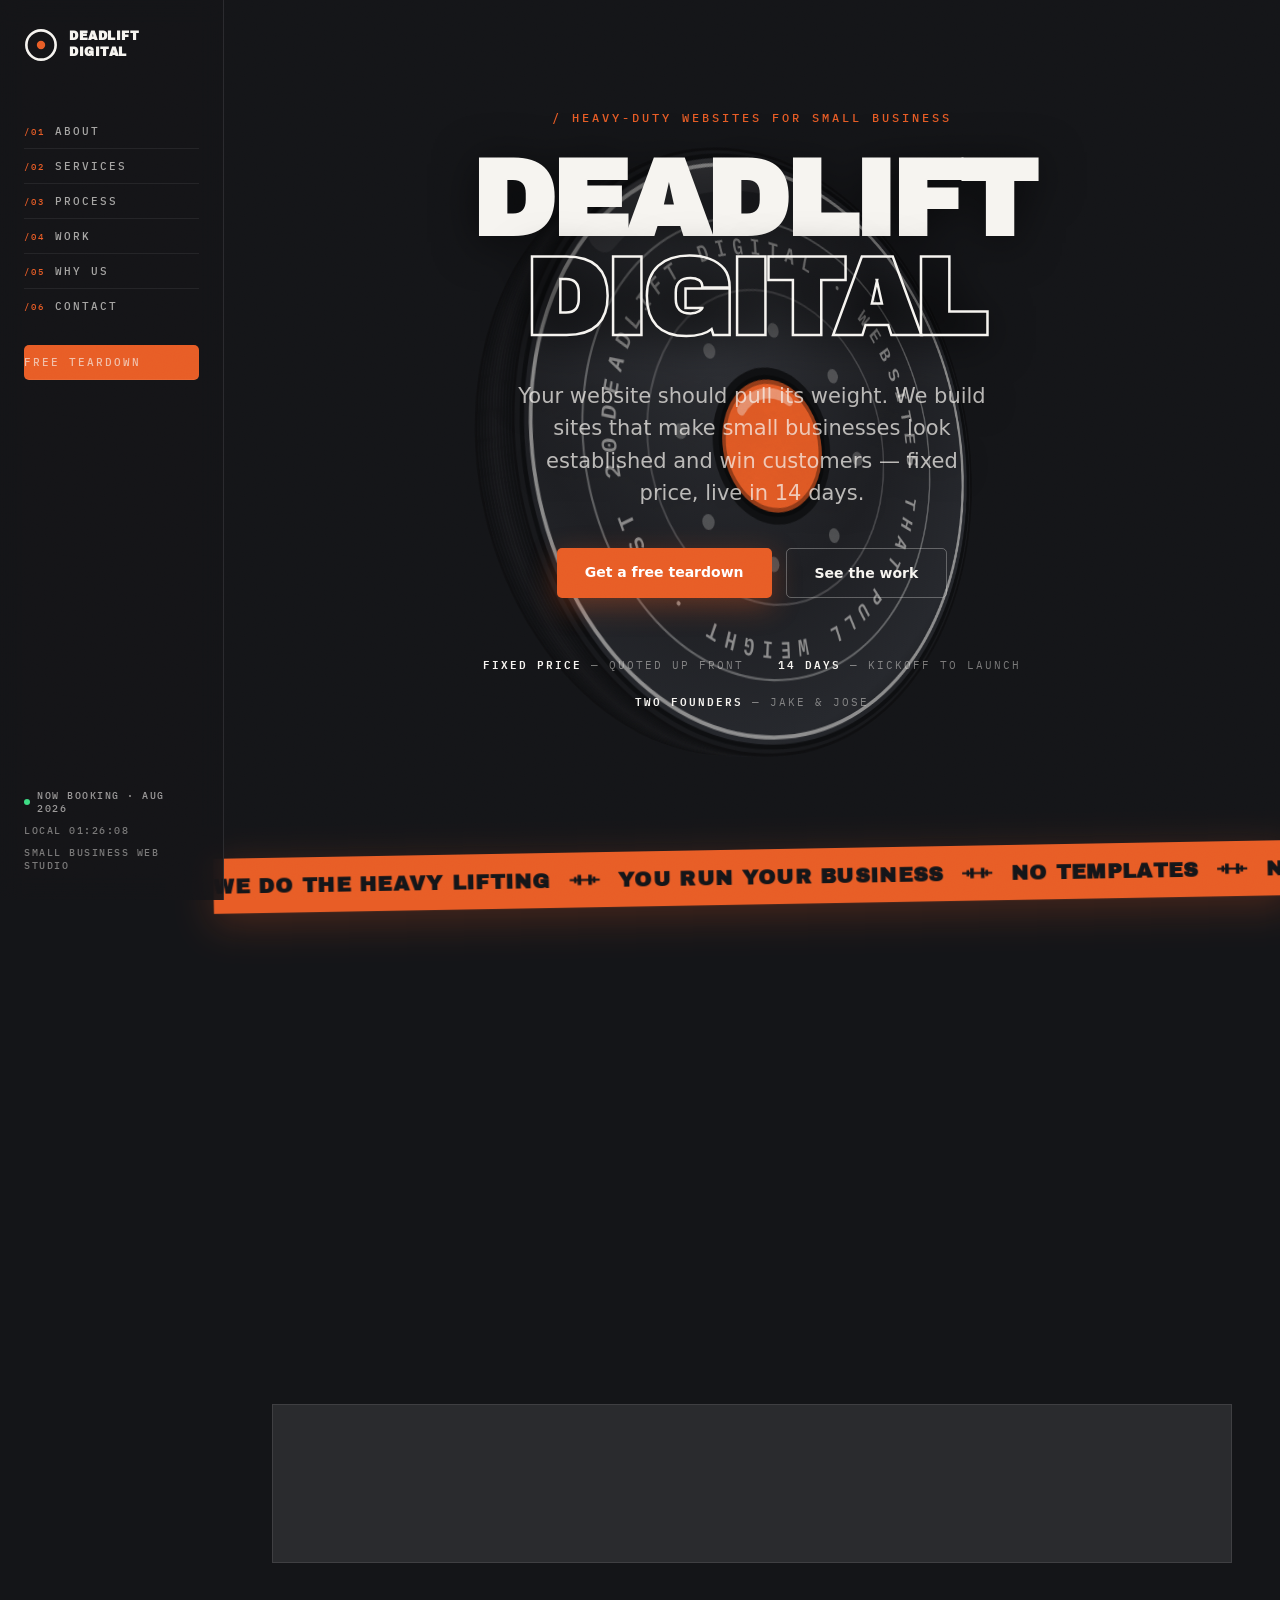
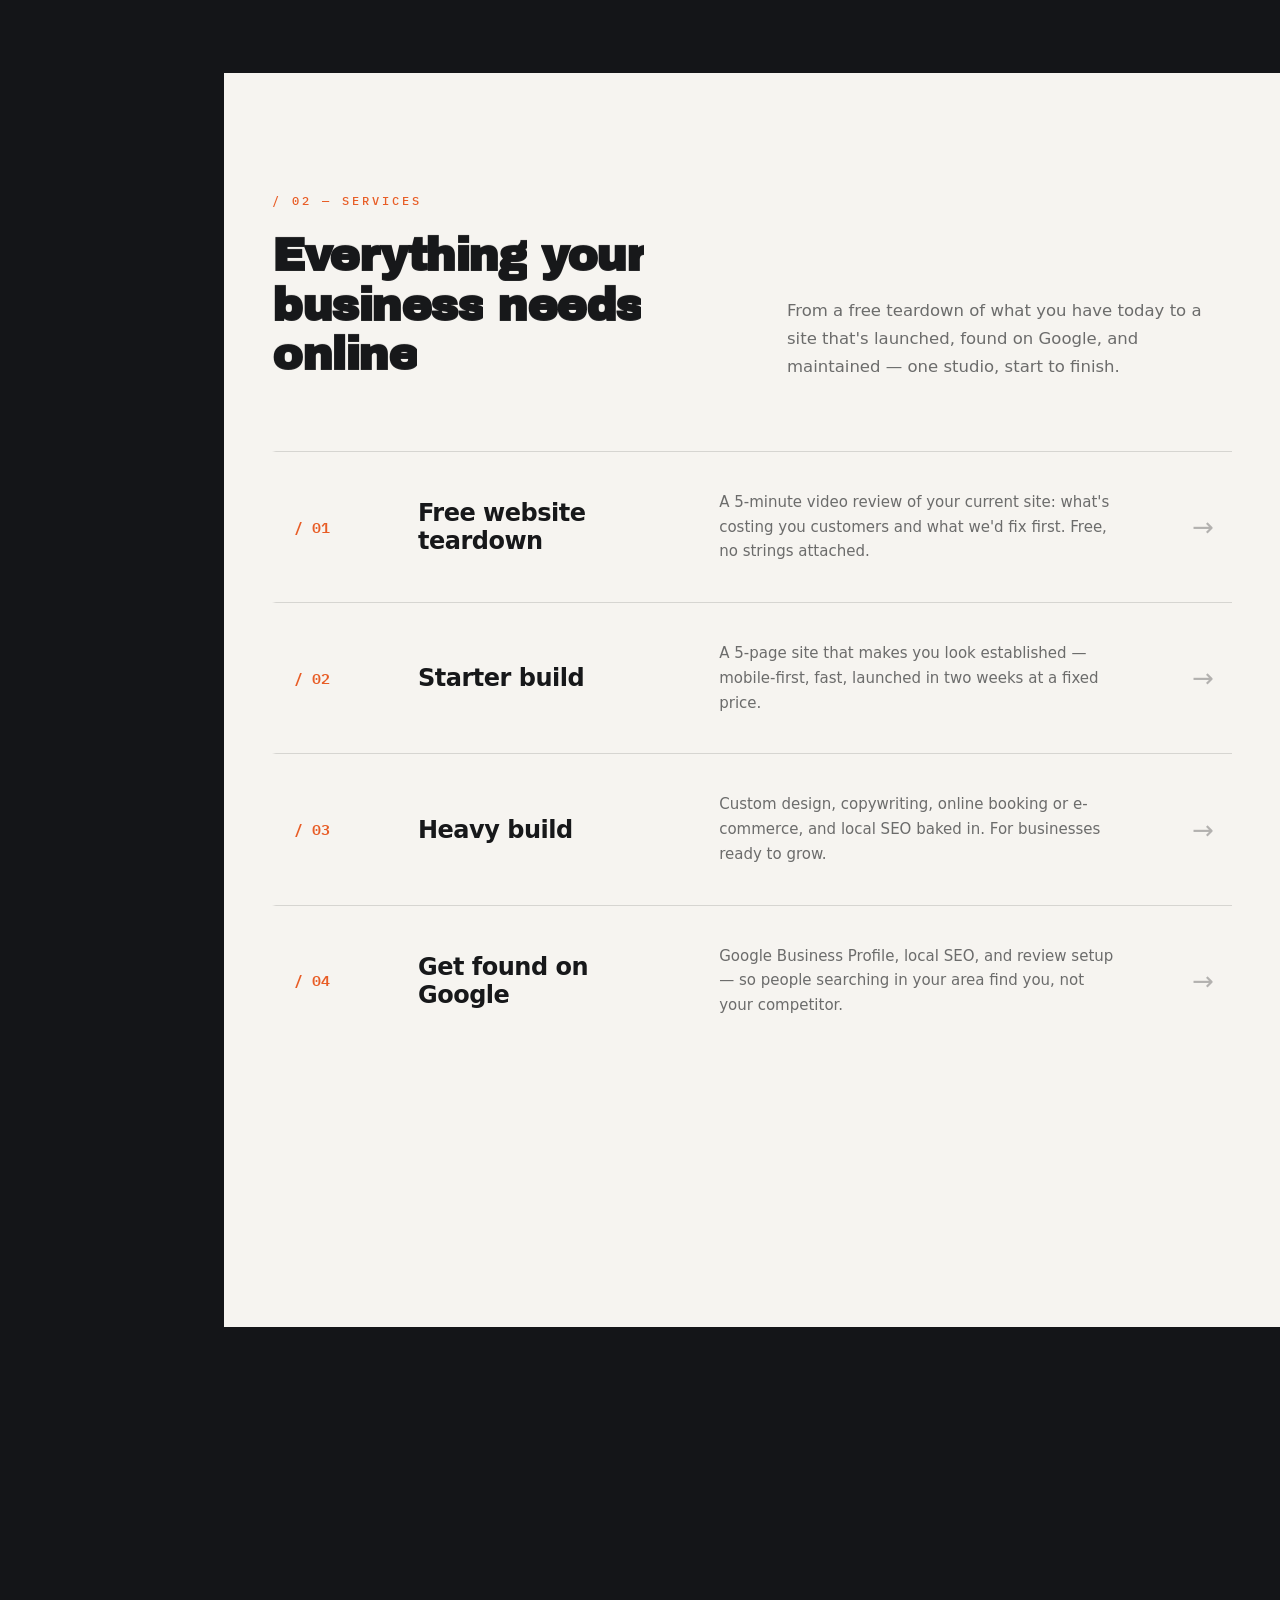
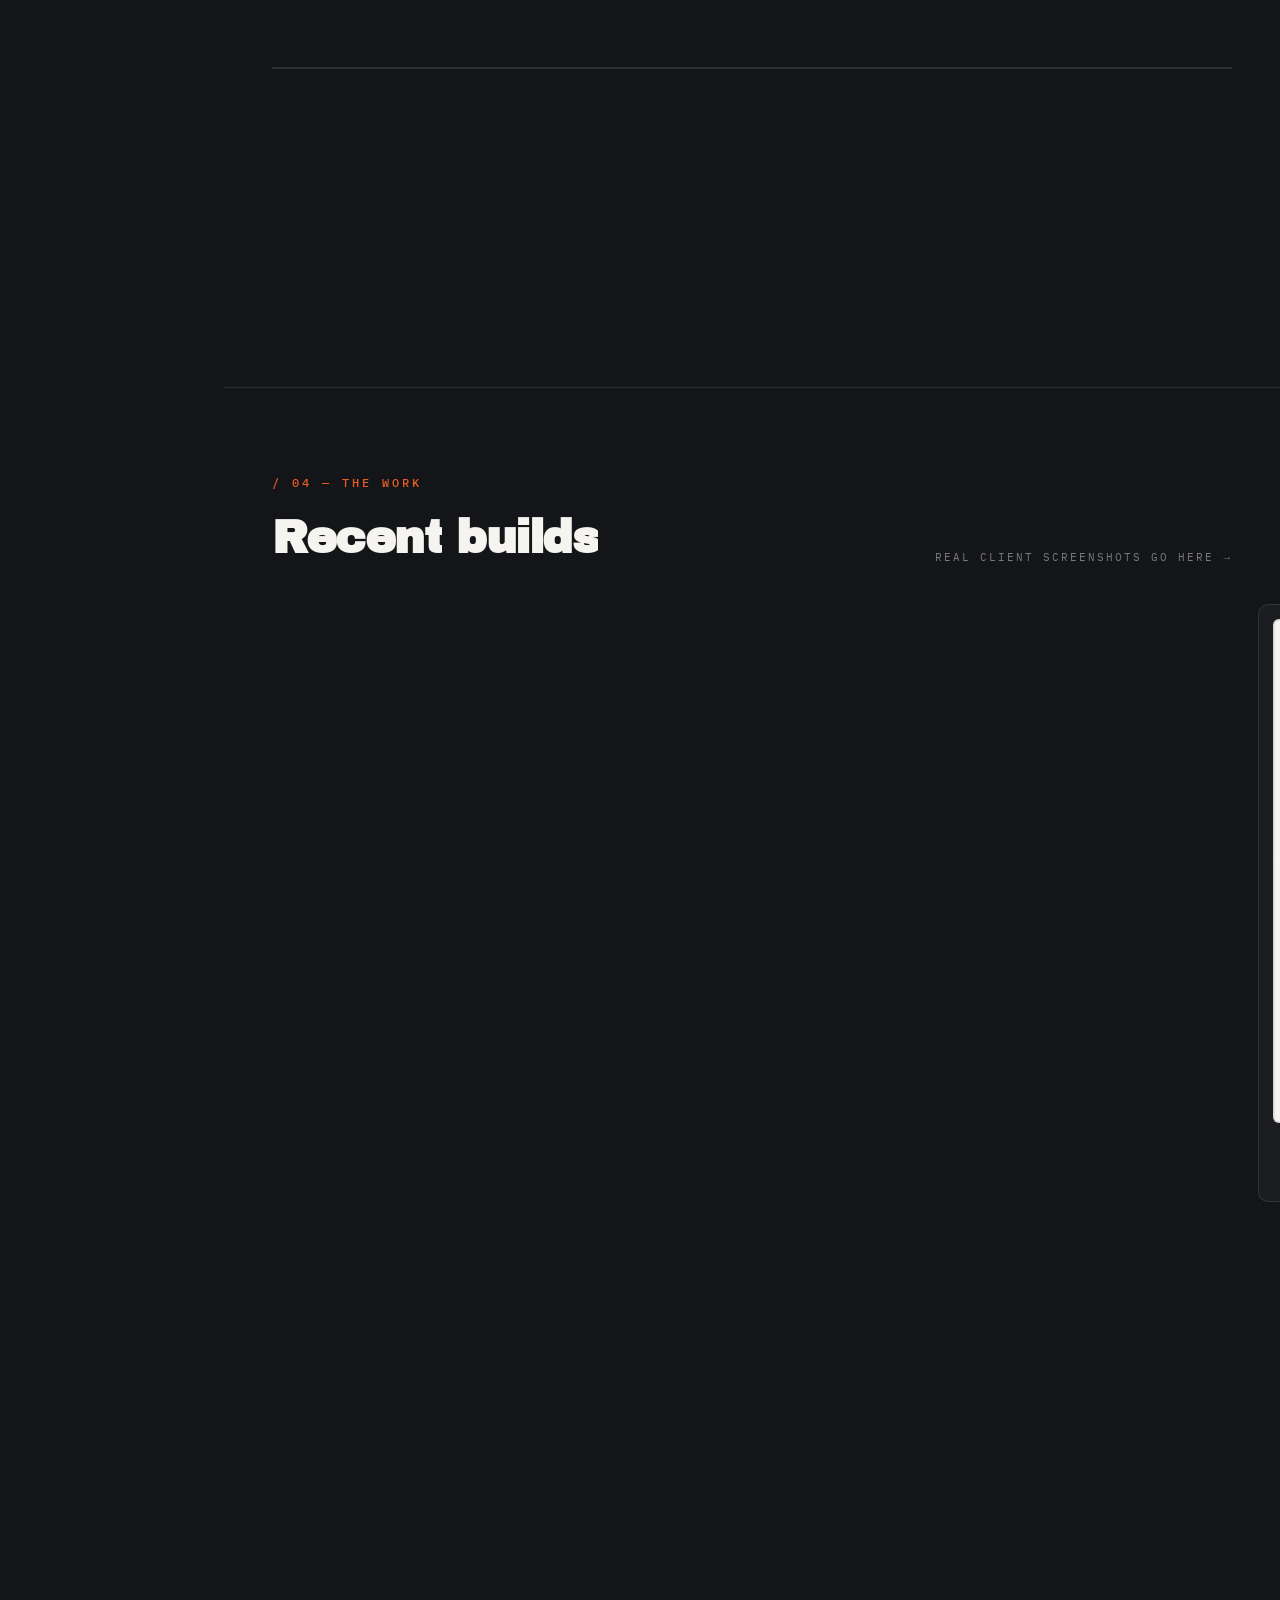
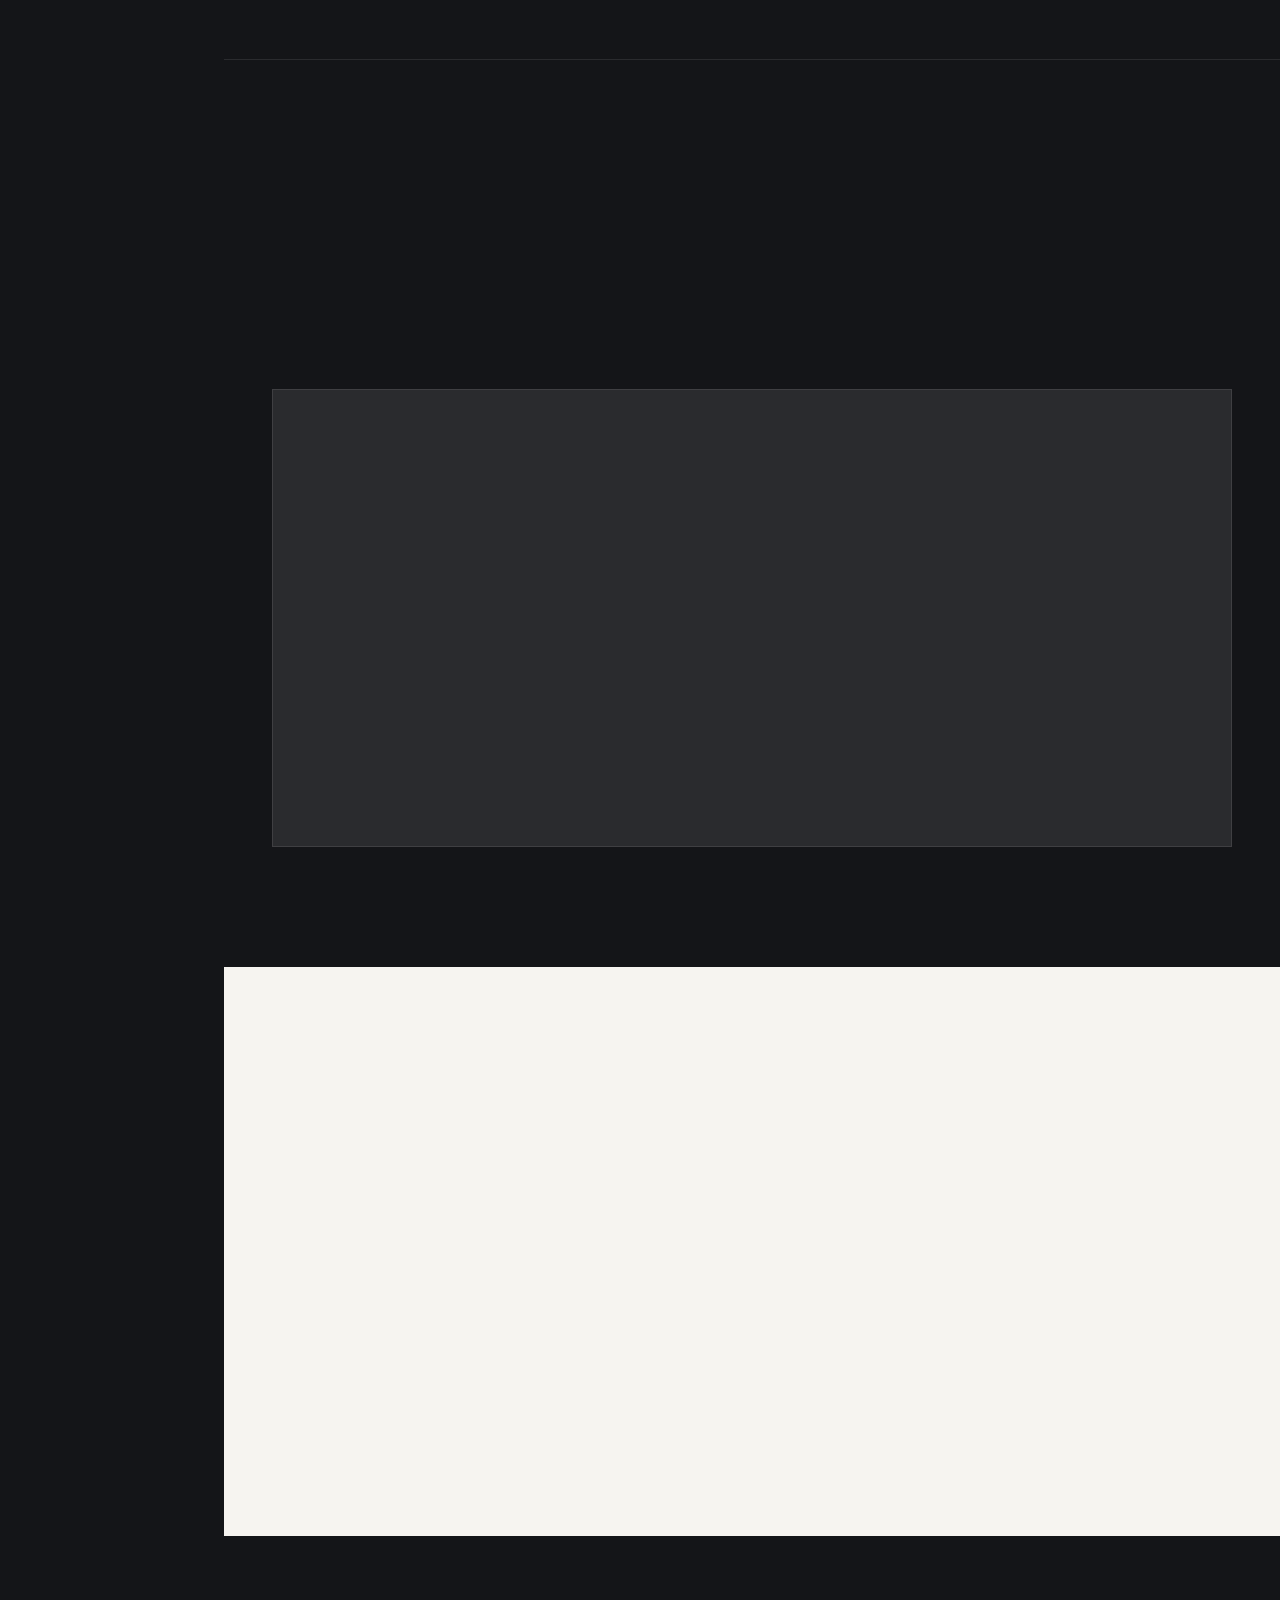
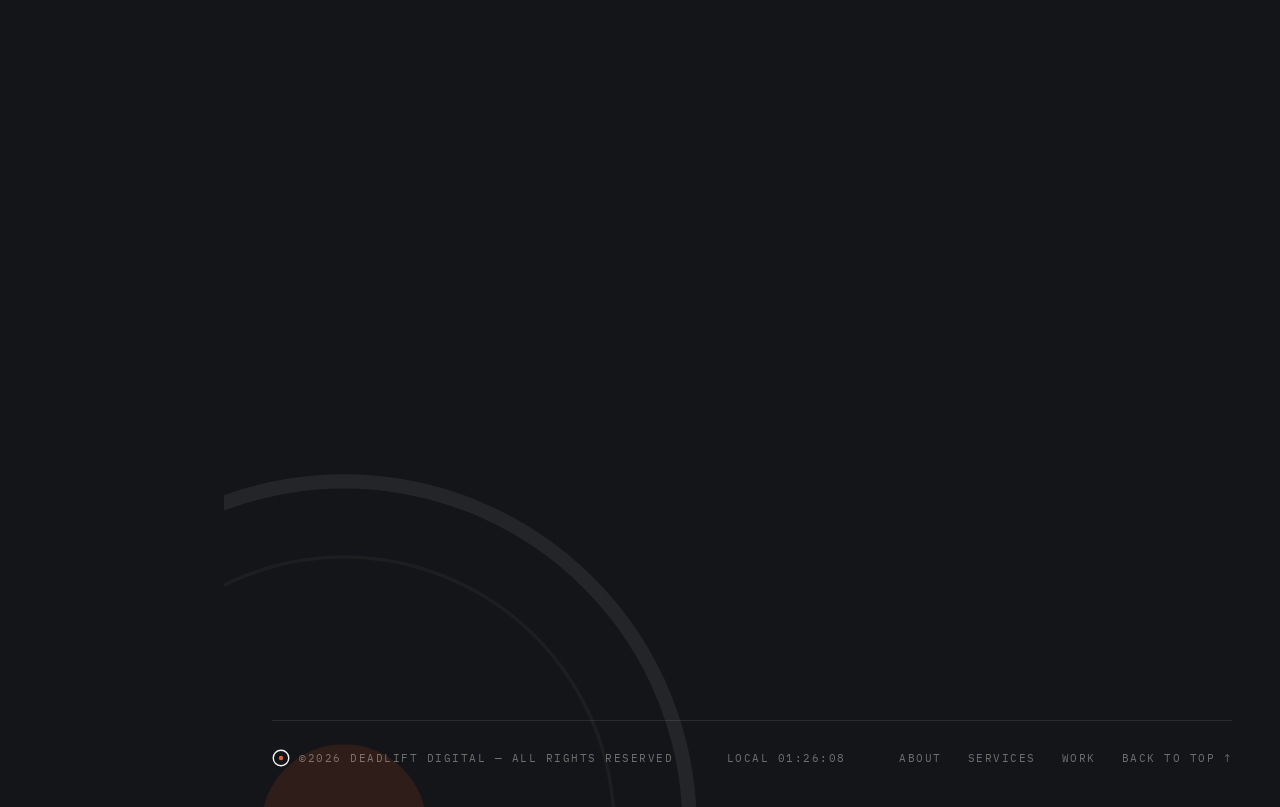
==== index.html @ 2460bd24 "Rebuild chalk cloud for photorealism - Volumetric lobes: dual-tone gradients lit from the upper-left" ====
<!DOCTYPE html>
<html lang="en">
<head>
<meta charset="utf-8">
<meta name="viewport" content="width=device-width, initial-scale=1">
<title>Deadlift Digital — Websites that pull weight</title>
<meta name="description" content="Heavy-duty websites for small business. Fixed price, live in 14 days. Two founders, Jake &amp; Jose. Get a free website teardown.">
<meta name="theme-color" content="#141518">
<meta property="og:title" content="Deadlift Digital — Websites that pull weight">
<meta property="og:description" content="Heavy-duty websites for small business. Fixed price, live in 14 days.">
<meta property="og:type" content="website">
<link rel="preload" href="fonts/archivo-black-latin.woff2" as="font" type="font/woff2" crossorigin>
<link rel="preload" href="fonts/space-grotesk-latin.woff2" as="font" type="font/woff2" crossorigin>
<link rel="stylesheet" href="styles.css">
<script>document.documentElement.classList.add('js');</script>
</head>
<body id="top">

<!-- Scroll progress (CSS scroll-driven; no JS) -->
<div class="scroll-progress" aria-hidden="true"></div>

<!-- SVG sprite: reused marks -->
<svg width="0" height="0" style="position:absolute" aria-hidden="true" focusable="false">
  <symbol id="i-logo" viewBox="0 0 130 130">
    <circle cx="65" cy="65" r="56" fill="none" stroke="#f6f4f0" stroke-width="10"></circle>
    <circle cx="65" cy="65" r="16" fill="#e85d26"></circle>
  </symbol>
  <symbol id="i-dumbbell" viewBox="0 0 60 24">
    <rect x="0" y="10" width="60" height="4"></rect>
    <rect x="16" y="2" width="7" height="20"></rect>
    <rect x="9" y="6" width="5" height="12"></rect>
    <rect x="37" y="2" width="7" height="20"></rect>
    <rect x="46" y="6" width="5" height="12"></rect>
  </symbol>
  <!-- smoke displacement filters for the chalk cloud: coarse billow warp +
       a finer second seed so the two layers never share edge character -->
  <filter id="dd-smokefx" x="-12%" y="-12%" width="124%" height="124%">
    <feTurbulence type="fractalNoise" baseFrequency="0.011 0.017" numOctaves="3" seed="7" result="n"></feTurbulence>
    <feDisplacementMap in="SourceGraphic" in2="n" scale="40" xChannelSelector="R" yChannelSelector="G"></feDisplacementMap>
  </filter>
  <filter id="dd-smokefx-fine" x="-12%" y="-12%" width="124%" height="124%">
    <feTurbulence type="fractalNoise" baseFrequency="0.024 0.036" numOctaves="3" seed="13" result="n"></feTurbulence>
    <feDisplacementMap in="SourceGraphic" in2="n" scale="24" xChannelSelector="R" yChannelSelector="G"></feDisplacementMap>
  </filter>
</svg>

<!-- ================= LEFT NAV RAIL (desktop) ================= -->
<aside class="rail" data-shake>
  <a href="#top" class="rail-brand" aria-label="Deadlift Digital, home">
    <svg class="rail-brand-mark" width="34" height="34" aria-hidden="true"><use href="#i-logo"></use></svg>
    <span class="rail-brand-name">DEADLIFT<br>DIGITAL</span>
  </a>
  <nav class="rail-nav" aria-label="Primary">
    <a href="#about"><span class="rail-num">/01</span>ABOUT</a>
    <a href="#services"><span class="rail-num">/02</span>SERVICES</a>
    <a href="#process"><span class="rail-num">/03</span>PROCESS</a>
    <a href="#work"><span class="rail-num">/04</span>WORK</a>
    <a href="#why"><span class="rail-num">/05</span>WHY US</a>
    <a href="#contact"><span class="rail-num">/06</span>CONTACT</a>
    <a href="#contact" class="rail-cta">FREE TEARDOWN</a>
  </nav>
  <div class="rail-ticker">
    <span class="rail-status"><span class="dot" aria-hidden="true"></span>NOW BOOKING · AUG 2026</span>
    <span data-dd-clock>LOCAL 00:00:00</span>
    <span>SMALL BUSINESS WEB STUDIO</span>
  </div>
</aside>

<!-- ================= MOBILE TOP BAR ================= -->
<header class="topbar">
  <a href="#top" class="topbar-brand" aria-label="Deadlift Digital, home">
    <svg width="24" height="24" aria-hidden="true"><use href="#i-logo"></use></svg>
    <span>DEADLIFT DIGITAL</span>
  </a>
  <button id="nav-toggle" class="topbar-burger" aria-label="Open menu" aria-expanded="false" aria-controls="mobile-nav">
    <span></span><span></span><span></span>
  </button>
</header>

<!-- Mobile nav drawer -->
<div id="mobile-nav" class="mnav">
  <nav class="mnav-inner" aria-label="Mobile">
    <a href="#about"><span class="rail-num">/01</span>ABOUT</a>
    <a href="#services"><span class="rail-num">/02</span>SERVICES</a>
    <a href="#process"><span class="rail-num">/03</span>PROCESS</a>
    <a href="#work"><span class="rail-num">/04</span>WORK</a>
    <a href="#why"><span class="rail-num">/05</span>WHY US</a>
    <a href="#contact"><span class="rail-num">/06</span>CONTACT</a>
    <a href="#contact" class="rail-cta">FREE TEARDOWN</a>
  </nav>
</div>

<!-- ================= MAIN ================= -->
<main class="page">

  <!-- HERO -->
  <section class="hero" aria-labelledby="hero-title">
    <!-- Desktop: 3D plate fixed behind content, with chalk drop + smoke -->
    <div class="plate-stage" aria-hidden="true">
      <div id="chalk-pile" class="chalk-pile">
        <div class="chalk-mound chalk-mound-3"></div>
        <div class="chalk-mound chalk-mound-2"></div>
        <div class="chalk-mound chalk-mound-1"></div>
        <span class="chalk-speck" style="left:33%;bottom:12px;width:5px;height:4px;opacity:.65"></span>
        <span class="chalk-speck" style="left:63%;bottom:8px;width:4px;height:3px;opacity:.5"></span>
        <span class="chalk-speck" style="left:49%;bottom:26px;width:6px;height:4px;opacity:.75"></span>
      </div>
      <div id="plate-drop" class="plate-drop">
        <div class="plate-tilt">
          <div id="plate-3d" class="plate-3d">
            <!-- front face -->
            <div class="plate-face plate-front">
              <svg width="600" height="600" viewBox="0 0 400 400" aria-hidden="true">
                <defs>
                  <radialGradient id="dd-metal" cx="38%" cy="34%" r="75%">
                    <stop offset="0%" stop-color="#2e3035"></stop>
                    <stop offset="55%" stop-color="#1e1f23"></stop>
                    <stop offset="88%" stop-color="#26282d"></stop>
                    <stop offset="100%" stop-color="#191a1d"></stop>
                  </radialGradient>
                  <path id="dd-ring" d="M 200,200 m -128,0 a 128,128 0 1,1 256,0 a 128,128 0 1,1 -256,0"></path>
                </defs>
                <circle cx="200" cy="200" r="194" fill="url(#dd-metal)" stroke="#0d0e10" stroke-width="3"></circle>
                <circle cx="200" cy="200" r="188" fill="none" stroke="rgba(246,244,240,.5)" stroke-width="2.5"></circle>
                <path d="M 60,86 A 182,182 0 0 1 200,18" fill="none" stroke="rgba(255,255,255,.07)" stroke-width="22" stroke-linecap="round"></path>
                <circle cx="200" cy="200" r="152" fill="none" stroke="rgba(246,244,240,.3)" stroke-width="1.5"></circle>
                <text class="plate-text"><textPath href="#dd-ring">DEADLIFT DIGITAL · WEBSITES THAT PULL WEIGHT · EST 2026 · DEADLIFT DIGITAL ·</textPath></text>
                <circle cx="200" cy="200" r="104" fill="none" stroke="rgba(246,244,240,.18)" stroke-width="1.5"></circle>
                <g fill="rgba(246,244,240,.22)">
                  <circle cx="200" cy="122" r="5"></circle><circle cx="200" cy="278" r="5"></circle>
                  <circle cx="122" cy="200" r="5"></circle><circle cx="278" cy="200" r="5"></circle>
                  <circle cx="145" cy="145" r="5"></circle><circle cx="255" cy="255" r="5"></circle>
                  <circle cx="255" cy="145" r="5"></circle><circle cx="145" cy="255" r="5"></circle>
                </g>
                <circle cx="200" cy="200" r="52" fill="#101113"></circle>
                <circle cx="200" cy="200" r="44" fill="#e85d26"></circle>
                <circle cx="200" cy="200" r="44" fill="none" stroke="rgba(0,0,0,.35)" stroke-width="6"></circle>
                <path d="M 172,180 A 34,34 0 0 1 214,168" fill="none" stroke="rgba(255,255,255,.35)" stroke-width="7" stroke-linecap="round"></path>
              </svg>
            </div>
            <!-- back face -->
            <div class="plate-face plate-back">
              <svg width="600" height="600" viewBox="0 0 400 400" aria-hidden="true">
                <defs>
                  <radialGradient id="dd-metal-b" cx="38%" cy="34%" r="75%">
                    <stop offset="0%" stop-color="#2e3035"></stop>
                    <stop offset="55%" stop-color="#1e1f23"></stop>
                    <stop offset="88%" stop-color="#26282d"></stop>
                    <stop offset="100%" stop-color="#191a1d"></stop>
                  </radialGradient>
                  <path id="dd-ring-b" d="M 200,200 m -128,0 a 128,128 0 1,1 256,0 a 128,128 0 1,1 -256,0"></path>
                </defs>
                <circle cx="200" cy="200" r="194" fill="url(#dd-metal-b)" stroke="#0d0e10" stroke-width="3"></circle>
                <circle cx="200" cy="200" r="188" fill="none" stroke="rgba(246,244,240,.5)" stroke-width="2.5"></circle>
                <circle cx="200" cy="200" r="152" fill="none" stroke="rgba(246,244,240,.3)" stroke-width="1.5"></circle>
                <text class="plate-text"><textPath href="#dd-ring-b">DEADLIFT DIGITAL · WEBSITES THAT PULL WEIGHT · EST 2026 · DEADLIFT DIGITAL ·</textPath></text>
                <circle cx="200" cy="200" r="104" fill="none" stroke="rgba(246,244,240,.18)" stroke-width="1.5"></circle>
                <g fill="rgba(246,244,240,.22)">
                  <circle cx="200" cy="122" r="5"></circle><circle cx="200" cy="278" r="5"></circle>
                  <circle cx="122" cy="200" r="5"></circle><circle cx="278" cy="200" r="5"></circle>
                  <circle cx="145" cy="145" r="5"></circle><circle cx="255" cy="255" r="5"></circle>
                  <circle cx="255" cy="145" r="5"></circle><circle cx="145" cy="255" r="5"></circle>
                </g>
                <circle cx="200" cy="200" r="52" fill="#101113"></circle>
                <circle cx="200" cy="200" r="44" fill="#e85d26"></circle>
                <circle cx="200" cy="200" r="44" fill="none" stroke="rgba(0,0,0,.35)" stroke-width="6"></circle>
              </svg>
            </div>
            <!-- rim depth -->
            <div class="plate-rim" style="--z:-30px;background:#17181b"></div>
            <div class="plate-rim" style="--z:-25px;background:#191a1e"></div>
            <div class="plate-rim" style="--z:-20px;background:#1b1c20"></div>
            <div class="plate-rim" style="--z:-15px;background:#1d1e22"></div>
            <div class="plate-rim" style="--z:-10px;background:#1f2024"></div>
            <div class="plate-rim" style="--z:-5px;background:#212226"></div>
            <div class="plate-rim" style="--z:0px;background:#232428"></div>
            <div class="plate-rim" style="--z:5px;background:#212226"></div>
            <div class="plate-rim" style="--z:10px;background:#1f2024"></div>
            <div class="plate-rim" style="--z:15px;background:#1d1e22"></div>
            <div class="plate-rim" style="--z:20px;background:#1b1c20"></div>
            <div class="plate-rim" style="--z:25px;background:#191a1e"></div>
            <div class="plate-rim" style="--z:30px;background:#17181b"></div>
          </div>
        </div>
      </div>
      <div class="smoke-field">
        <div class="smoke-layer smoke-layer-coarse"><div id="chalk-burst" class="smoke-anchor"></div></div>
        <div class="smoke-layer smoke-layer-fine"><div id="chalk-burst-fine" class="smoke-anchor"></div></div>
      </div>
    </div>

    <div class="hero-inner" data-shake>
      <p class="eyebrow eyebrow-accent hero-eyebrow">/ HEAVY-DUTY WEBSITES FOR SMALL BUSINESS</p>

      <!-- Mobile-only inline plate (slow spin) -->
      <div class="plate-inline" aria-hidden="true">
        <svg viewBox="0 0 400 400" aria-hidden="true">
          <defs>
            <radialGradient id="dd-metal-m" cx="38%" cy="34%" r="75%">
              <stop offset="0%" stop-color="#2e3035"></stop>
              <stop offset="55%" stop-color="#1e1f23"></stop>
              <stop offset="88%" stop-color="#26282d"></stop>
              <stop offset="100%" stop-color="#191a1d"></stop>
            </radialGradient>
            <path id="dd-ring-m" d="M 200,200 m -128,0 a 128,128 0 1,1 256,0 a 128,128 0 1,1 -256,0"></path>
          </defs>
          <circle cx="200" cy="200" r="194" fill="url(#dd-metal-m)" stroke="#0d0e10" stroke-width="3"></circle>
          <circle cx="200" cy="200" r="188" fill="none" stroke="rgba(246,244,240,.5)" stroke-width="2.5"></circle>
          <circle cx="200" cy="200" r="152" fill="none" stroke="rgba(246,244,240,.3)" stroke-width="1.5"></circle>
          <text class="plate-text"><textPath href="#dd-ring-m">DEADLIFT DIGITAL · WEBSITES THAT PULL WEIGHT · EST 2026 · DEADLIFT DIGITAL ·</textPath></text>
          <circle cx="200" cy="200" r="104" fill="none" stroke="rgba(246,244,240,.18)" stroke-width="1.5"></circle>
          <g fill="rgba(246,244,240,.22)">
            <circle cx="200" cy="122" r="5"></circle><circle cx="200" cy="278" r="5"></circle>
            <circle cx="122" cy="200" r="5"></circle><circle cx="278" cy="200" r="5"></circle>
            <circle cx="145" cy="145" r="5"></circle><circle cx="255" cy="255" r="5"></circle>
            <circle cx="255" cy="145" r="5"></circle><circle cx="145" cy="255" r="5"></circle>
          </g>
          <circle cx="200" cy="200" r="52" fill="#101113"></circle>
          <circle cx="200" cy="200" r="44" fill="#e85d26"></circle>
          <circle cx="200" cy="200" r="44" fill="none" stroke="rgba(0,0,0,.35)" stroke-width="6"></circle>
          <path d="M 172,180 A 34,34 0 0 1 214,168" fill="none" stroke="rgba(255,255,255,.35)" stroke-width="7" stroke-linecap="round"></path>
        </svg>
      </div>

      <h1 id="hero-title" class="hero-title">
        <span class="hero-title-fill">DEADLIFT</span>
        <span class="hero-title-stroke">DIGITAL</span>
      </h1>
      <p class="hero-lede">Your website should pull its weight. We build sites that make small businesses look established and win customers — fixed price, live in 14 days.</p>
      <div class="hero-actions">
        <a href="#contact" class="btn btn-primary">Get a free teardown</a>
        <a href="#work" class="btn btn-ghost">See the work</a>
      </div>
      <ul class="hero-trust">
        <li><b>FIXED PRICE</b> — QUOTED UP FRONT</li>
        <li><b>14 DAYS</b> — KICKOFF TO LAUNCH</li>
        <li><b>TWO FOUNDERS</b> — JAKE &amp; JOSE</li>
      </ul>
    </div>
  </section>

  <!-- MARQUEE -->
  <div class="marquee" aria-hidden="true">
    <div class="marquee-track">
      <span class="marquee-run">WE DO THE HEAVY LIFTING<svg class="dbell" width="30" height="12" aria-hidden="true"><use href="#i-dumbbell"></use></svg>YOU RUN YOUR BUSINESS<svg class="dbell" width="30" height="12" aria-hidden="true"><use href="#i-dumbbell"></use></svg>NO TEMPLATES<svg class="dbell" width="30" height="12" aria-hidden="true"><use href="#i-dumbbell"></use></svg>NO SURPRISES<svg class="dbell" width="30" height="12" aria-hidden="true"><use href="#i-dumbbell"></use></svg></span>
      <span class="marquee-run">WE DO THE HEAVY LIFTING<svg class="dbell" width="30" height="12" aria-hidden="true"><use href="#i-dumbbell"></use></svg>YOU RUN YOUR BUSINESS<svg class="dbell" width="30" height="12" aria-hidden="true"><use href="#i-dumbbell"></use></svg>NO TEMPLATES<svg class="dbell" width="30" height="12" aria-hidden="true"><use href="#i-dumbbell"></use></svg>NO SURPRISES<svg class="dbell" width="30" height="12" aria-hidden="true"><use href="#i-dumbbell"></use></svg></span>
    </div>
  </div>

  <!-- ABOUT -->
  <section id="about" class="section about">
    <p class="eyebrow eyebrow-accent" data-reveal="0">/ 01 — ABOUT US</p>
    <div class="about-head">
      <h2 class="h-lg" data-reveal="1" data-split>A web studio for people who'd rather run their business than fight a website builder.</h2>
      <div data-reveal="2">
        <p class="about-copy">We work with contractors, gyms, salons, clinics, restaurants — any small business that needs to look established online and turn visitors into calls and bookings.</p>
        <p class="about-copy">No templates dressed up as custom. No agency retainers. No six-month timelines. Just heavy-duty websites, shipped fast, maintained forever.</p>
      </div>
    </div>
    <div class="stats">
      <div class="stat" data-reveal="0"><div class="stat-num accent">14</div><div class="stat-label">DAYS, KICKOFF TO LAUNCH</div></div>
      <div class="stat" data-reveal="1"><div class="stat-num">1</div><div class="stat-label">FIXED PRICE, NO SURPRISES</div></div>
      <div class="stat" data-reveal="2"><div class="stat-num">5</div><div class="stat-label">PAGES IN A STARTER BUILD</div></div>
    </div>
  </section>

  <!-- SERVICES -->
  <section id="services" class="section services">
    <div class="wrap">
      <p class="eyebrow eyebrow-accent" data-reveal="0">/ 02 — SERVICES</p>
      <div class="services-head">
        <h2 class="h-lg" data-reveal="1" data-split>Everything your business needs online</h2>
        <p class="services-intro" data-reveal="2">From a free teardown of what you have today to a site that's launched, found on Google, and maintained — one studio, start to finish.</p>
      </div>
      <div class="svc-list">
        <div class="svc-row" data-reveal="0"><div class="svc-num">/ 01</div><div class="svc-name">Free website teardown</div><div class="svc-desc">A 5-minute video review of your current site: what's costing you customers and what we'd fix first. Free, no strings attached.</div><div class="svc-arrow" aria-hidden="true">→</div></div>
        <div class="svc-row" data-reveal="1"><div class="svc-num">/ 02</div><div class="svc-name">Starter build</div><div class="svc-desc">A 5-page site that makes you look established — mobile-first, fast, launched in two weeks at a fixed price.</div><div class="svc-arrow" aria-hidden="true">→</div></div>
        <div class="svc-row" data-reveal="2"><div class="svc-num">/ 03</div><div class="svc-name">Heavy build</div><div class="svc-desc">Custom design, copywriting, online booking or e-commerce, and local SEO baked in. For businesses ready to grow.</div><div class="svc-arrow" aria-hidden="true">→</div></div>
        <div class="svc-row" data-reveal="3"><div class="svc-num">/ 04</div><div class="svc-name">Get found on Google</div><div class="svc-desc">Google Business Profile, local SEO, and review setup — so people searching in your area find you, not your competitor.</div><div class="svc-arrow" aria-hidden="true">→</div></div>
        <div class="svc-row" data-reveal="4"><div class="svc-num">/ 05</div><div class="svc-name">Spotter plan</div><div class="svc-desc">Hosting, security, updates, and edits handled monthly — plus a plain-English report on how your site performed.</div><div class="svc-arrow" aria-hidden="true">→</div></div>
      </div>
    </div>
  </section>

  <!-- PROCESS -->
  <section id="process" class="section process">
    <p class="eyebrow eyebrow-accent" data-reveal="0">/ 03 — HOW IT WORKS</p>
    <h2 class="h-lg process-title" data-reveal="1" data-split>Four steps.<br>No wasted motion.</h2>
    <div class="steps">
      <div class="steps-rail" aria-hidden="true"></div>
      <div class="step" data-reveal="0"><div class="step-node" aria-hidden="true"><div class="step-dot"></div></div><div class="step-num">STEP 01</div><div class="step-name">Teardown</div><div class="step-desc">We review what you have today and show you exactly what to fix — before you spend a dollar.</div></div>
      <div class="step" data-reveal="1"><div class="step-node" aria-hidden="true"><div class="step-dot"></div></div><div class="step-num">STEP 02</div><div class="step-name">Build</div><div class="step-desc">Design, copy, and photos come together in two weeks. You review once at the midpoint, once at the end.</div></div>
      <div class="step" data-reveal="2"><div class="step-node" aria-hidden="true"><div class="step-dot"></div></div><div class="step-num">STEP 03</div><div class="step-name">Launch</div><div class="step-desc">Your site goes live — fast, mobile-first, and set up on Google so local customers can find you.</div></div>
      <div class="step" data-reveal="3"><div class="step-node" aria-hidden="true"><div class="step-dot"></div></div><div class="step-num">STEP 04</div><div class="step-name">Spotter</div><div class="step-desc">We stay behind the bar: hosting, updates, edits, and a monthly report in plain English.</div></div>
    </div>
  </section>

  <!-- WORK (pins on desktop; cards pan horizontally with scroll, then release) -->
  <section id="work" class="section work">
    <div class="work-pin">
    <div class="wrap">
      <p class="eyebrow eyebrow-accent" data-reveal="0">/ 04 — THE WORK</p>
      <div class="work-head">
        <h2 class="h-lg" data-reveal="1" data-split>Recent builds</h2>
        <p class="work-hint" data-reveal="2">REAL CLIENT SCREENSHOTS GO HERE →</p>
      </div>
      <div class="work-track">
        <!-- TODO: replace .work-thumb placeholders with real <img> screenshots of client builds -->
        <article class="work-card" data-reveal="0">
          <div class="work-thumb">ADD SCREENSHOT</div>
          <div class="work-meta"><div class="work-name">Project name</div><div class="work-tag">INDUSTRY · WHAT WE BUILT</div></div>
        </article>
        <article class="work-card" data-reveal="1">
          <div class="work-thumb">ADD SCREENSHOT</div>
          <div class="work-meta"><div class="work-name">Project name</div><div class="work-tag">INDUSTRY · WHAT WE BUILT</div></div>
        </article>
        <article class="work-card" data-reveal="2">
          <div class="work-thumb">ADD SCREENSHOT</div>
          <div class="work-meta"><div class="work-name">Project name</div><div class="work-tag">INDUSTRY · WHAT WE BUILT</div></div>
        </article>
      </div>
    </div>
    </div>
  </section>

  <!-- WHY US -->
  <section id="why" class="section why">
    <div class="wrap">
      <p class="eyebrow eyebrow-accent" data-reveal="0">/ 05 — WHY US</p>
      <h2 class="h-lg why-title" data-reveal="1" data-split>Why work with<br>Deadlift Digital</h2>
      <div class="why-grid">
        <div class="why-card" data-reveal="0"><div class="why-num">/ 01</div><div class="why-card-title">Fixed price, no surprises</div><div class="why-desc">You know the number before we start. It does not change.</div></div>
        <div class="why-card" data-reveal="1"><div class="why-num">/ 02</div><div class="why-card-title">Live in two weeks</div><div class="why-desc">Kickoff to launch in 14 days for a Starter build. No six-month agency timelines.</div></div>
        <div class="why-card" data-reveal="2"><div class="why-num">/ 03</div><div class="why-card-title">A human you can call</div><div class="why-desc">You get Jake or Jose, not a ticket queue. Questions answered in plain English.</div></div>
        <div class="why-card" data-reveal="3"><div class="why-num">/ 04</div><div class="why-card-title">Built to win customers</div><div class="why-desc">Every decision is about calls, bookings, and sales — not design awards.</div></div>
        <div class="why-card" data-reveal="4"><div class="why-num">/ 05</div><div class="why-card-title">We stick around</div><div class="why-desc">The Spotter plan keeps your site fast, secure, and current after launch.</div></div>
        <div class="why-card" data-reveal="5"><div class="why-num">/ 06</div><div class="why-card-title">Small business only</div><div class="why-desc">This is who we build for. We know what works because it's all we do.</div></div>
      </div>
    </div>
  </section>

  <!-- MISSION -->
  <section class="section mission">
    <div class="mission-inner">
      <div>
        <p class="eyebrow eyebrow-accent" data-reveal="0">/ 06 — BUILT TO PULL WEIGHT</p>
        <blockquote class="mission-quote" data-reveal="1" data-split>"A website isn't a brochure. It's an employee that never sleeps. Ours show up, do the work, and win you customers."</blockquote>
        <div class="founders" data-reveal="2">
          <div class="founder">
            <div class="founder-photo" aria-hidden="true">JK</div>
            <div><div class="founder-name">Jake Kanning</div><div class="founder-role">CO-FOUNDER, DEADLIFT DIGITAL</div></div>
          </div>
          <div class="founder">
            <div class="founder-photo" aria-hidden="true">JM</div>
            <div><div class="founder-name">Jose Moreno</div><div class="founder-role">CO-FOUNDER, DEADLIFT DIGITAL</div></div>
          </div>
        </div>
      </div>
      <svg class="mission-mark" width="200" height="200" viewBox="0 0 130 130" aria-hidden="true" data-reveal="3">
        <circle cx="65" cy="65" r="60" fill="none" stroke="#17181a" stroke-width="7"></circle>
        <circle cx="65" cy="65" r="47" fill="none" stroke="rgba(23,24,26,.35)" stroke-width="4" stroke-dasharray="1.5 4"></circle>
        <circle cx="65" cy="65" r="40" fill="none" stroke="#17181a" stroke-width="1.5"></circle>
        <circle cx="65" cy="65" r="14" fill="#e85d26"></circle>
      </svg>
    </div>
  </section>

  <!-- CONTACT -->
  <footer id="contact" class="section contact">
    <div class="contact-bg" aria-hidden="true">
      <svg width="720" height="720" viewBox="0 0 400 400">
        <circle cx="200" cy="200" r="192" fill="none" stroke="rgba(246,244,240,.15)" stroke-width="8"></circle>
        <circle cx="200" cy="200" r="150" fill="none" stroke="rgba(246,244,240,.08)" stroke-width="2"></circle>
        <circle cx="200" cy="200" r="46" fill="rgba(232,93,38,.25)"></circle>
      </svg>
    </div>
    <div class="contact-inner">
      <div class="contact-grid">
        <div>
          <p class="eyebrow eyebrow-accent" data-reveal="0">/ 07 — GET IN TOUCH</p>
          <h2 class="contact-title" data-reveal="1" data-split>GET A FREE<br>TEARDOWN OF<br>YOUR WEBSITE<span class="accent">.</span></h2>
          <p class="contact-lede" data-reveal="2">Send us your current site — or your competitor's. We'll record a 5-minute video on what's costing you customers. Free, no strings.</p>
          <div class="contact-links" data-reveal="3">
            <a href="mailto:jake@deadliftdigital.com">→ jake@deadliftdigital.com</a>
            <a href="mailto:jose@deadliftdigital.com">→ jose@deadliftdigital.com</a>
            <a href="tel:5550450450">→ (555) 045-0450</a>
          </div>
        </div>
        <form id="teardown-form" class="contact-form" data-reveal="1" novalidate>
          <div class="form-title">Request your teardown</div>
          <div class="form-sub">We'll reply within one business day.</div>
          <div class="form-fields">
            <div class="field">
              <label for="form-name">YOUR NAME</label>
              <input id="form-name" name="name" type="text" autocomplete="name" placeholder="Sam the Plumber" required>
            </div>
            <div class="field">
              <label for="form-site">YOUR WEBSITE (IF YOU HAVE ONE)</label>
              <input id="form-site" name="website" type="text" autocomplete="url" placeholder="yourbusiness.com">
            </div>
            <div class="field">
              <label for="form-email">EMAIL</label>
              <input id="form-email" name="email" type="email" autocomplete="email" placeholder="you@business.com" required>
            </div>
            <button id="form-button" class="btn btn-primary form-submit" type="submit">Send my free teardown →</button>
            <p id="form-status" class="form-status" role="status" aria-live="polite" hidden></p>
            <p class="form-note" data-default-note>OPENS YOUR EMAIL APP — NOTHING IS STORED</p>
          </div>
        </form>
      </div>
      <div class="foot">
        <div class="foot-brand">
          <svg width="18" height="18" aria-hidden="true"><use href="#i-logo"></use></svg>
          <span>©2026 DEADLIFT DIGITAL — ALL RIGHTS RESERVED</span>
        </div>
        <span class="foot-clock" data-dd-clock>LOCAL 00:00:00</span>
        <nav class="foot-nav" aria-label="Footer">
          <a href="#about">ABOUT</a>
          <a href="#services">SERVICES</a>
          <a href="#work">WORK</a>
          <a href="#top">BACK TO TOP ↑</a>
        </nav>
      </div>
    </div>
  </footer>

</main>

<script src="vendor/lenis.min.js" defer></script>
<script src="main.js" defer></script>
</body>
</html>
---- styles.css ----
/* ============================================================
   Deadlift Digital — Websites that pull weight
   Rebuilt from the design-tool reference into a clean static site.
   Palette: Plate Orange #e85d26 · Iron Black #141518 · Chalk #f6f4f0
   Type: Archivo Black (display) · Space Grotesk (body) · IBM Plex Mono (labels)
   ============================================================ */

/* ---------- Fonts (self-hosted, latin + latin-ext) ---------- */
@font-face{font-family:'Archivo Black';font-style:normal;font-weight:400;font-display:swap;src:url("fonts/archivo-black-latin.woff2") format('woff2');unicode-range:U+0000-00FF,U+0131,U+0152-0153,U+02BB-02BC,U+02C6,U+02DA,U+02DC,U+0304,U+0308,U+0329,U+2000-206F,U+20AC,U+2122,U+2191,U+2193,U+2212,U+2215,U+FEFF,U+FFFD;}
@font-face{font-family:'Archivo Black';font-style:normal;font-weight:400;font-display:swap;src:url("fonts/archivo-black-latin-ext.woff2") format('woff2');unicode-range:U+0100-02BA,U+02BD-02C5,U+02C7-02CC,U+02CE-02D7,U+02DD-02FF,U+0304,U+0308,U+0329,U+1D00-1DBF,U+1E00-1E9F,U+1EF2-1EFF,U+2020,U+20A0-20AB,U+20AD-20C0,U+2113,U+2C60-2C7F,U+A720-A7FF;}

@font-face{font-family:'Space Grotesk';font-style:normal;font-weight:300 700;font-display:swap;src:url("fonts/space-grotesk-latin.woff2") format('woff2');unicode-range:U+0000-00FF,U+0131,U+0152-0153,U+02BB-02BC,U+02C6,U+02DA,U+02DC,U+0304,U+0308,U+0329,U+2000-206F,U+20AC,U+2122,U+2191,U+2193,U+2212,U+2215,U+FEFF,U+FFFD;}
@font-face{font-family:'Space Grotesk';font-style:normal;font-weight:300 700;font-display:swap;src:url("fonts/space-grotesk-latin-ext.woff2") format('woff2');unicode-range:U+0100-02BA,U+02BD-02C5,U+02C7-02CC,U+02CE-02D7,U+02DD-02FF,U+0304,U+0308,U+0329,U+1D00-1DBF,U+1E00-1E9F,U+1EF2-1EFF,U+2020,U+20A0-20AB,U+20AD-20C0,U+2113,U+2C60-2C7F,U+A720-A7FF;}

@font-face{font-family:'IBM Plex Mono';font-style:normal;font-weight:400;font-display:swap;src:url("fonts/ibm-plex-mono-400-latin.woff2") format('woff2');unicode-range:U+0000-00FF,U+0131,U+0152-0153,U+02BB-02BC,U+02C6,U+02DA,U+02DC,U+0304,U+0308,U+0329,U+2000-206F,U+20AC,U+2122,U+2191,U+2193,U+2212,U+2215,U+FEFF,U+FFFD;}
@font-face{font-family:'IBM Plex Mono';font-style:normal;font-weight:400;font-display:swap;src:url("fonts/ibm-plex-mono-400-latin-ext.woff2") format('woff2');unicode-range:U+0100-02BA,U+02BD-02C5,U+02C7-02CC,U+02CE-02D7,U+02DD-02FF,U+0304,U+0308,U+0329,U+1D00-1DBF,U+1E00-1E9F,U+1EF2-1EFF,U+2020,U+20A0-20AB,U+20AD-20C0,U+2113,U+2C60-2C7F,U+A720-A7FF;}
@font-face{font-family:'IBM Plex Mono';font-style:normal;font-weight:500;font-display:swap;src:url("fonts/ibm-plex-mono-500-latin.woff2") format('woff2');unicode-range:U+0000-00FF,U+0131,U+0152-0153,U+02BB-02BC,U+02C6,U+02DA,U+02DC,U+0304,U+0308,U+0329,U+2000-206F,U+20AC,U+2122,U+2191,U+2193,U+2212,U+2215,U+FEFF,U+FFFD;}
@font-face{font-family:'IBM Plex Mono';font-style:normal;font-weight:500;font-display:swap;src:url("fonts/ibm-plex-mono-500-latin-ext.woff2") format('woff2');unicode-range:U+0100-02BA,U+02BD-02C5,U+02C7-02CC,U+02CE-02D7,U+02DD-02FF,U+0304,U+0308,U+0329,U+1D00-1DBF,U+1E00-1E9F,U+1EF2-1EFF,U+2020,U+20A0-20AB,U+20AD-20C0,U+2113,U+2C60-2C7F,U+A720-A7FF;}
@font-face{font-family:'IBM Plex Mono';font-style:normal;font-weight:600;font-display:swap;src:url("fonts/ibm-plex-mono-600-latin.woff2") format('woff2');unicode-range:U+0000-00FF,U+0131,U+0152-0153,U+02BB-02BC,U+02C6,U+02DA,U+02DC,U+0304,U+0308,U+0329,U+2000-206F,U+20AC,U+2122,U+2191,U+2193,U+2212,U+2215,U+FEFF,U+FFFD;}
@font-face{font-family:'IBM Plex Mono';font-style:normal;font-weight:600;font-display:swap;src:url("fonts/ibm-plex-mono-600-latin-ext.woff2") format('woff2');unicode-range:U+0100-02BA,U+02BD-02C5,U+02C7-02CC,U+02CE-02D7,U+02DD-02FF,U+0304,U+0308,U+0329,U+1D00-1DBF,U+1E00-1E9F,U+1EF2-1EFF,U+2020,U+20A0-20AB,U+20AD-20C0,U+2113,U+2C60-2C7F,U+A720-A7FF;}

/* ---------- Tokens ---------- */
:root{
  --orange:#e85d26; --orange-hi:#ff6d33; --orange-lo:#d14e1c;
  --iron:#141518; --panel:#17181a; --panel-2:#1c1d21;
  --chalk:#f6f4f0; --ink:#17181a;
  --display:'Archivo Black',system-ui,sans-serif;
  --body:'Space Grotesk',system-ui,sans-serif;
  --mono:'IBM Plex Mono',ui-monospace,monospace;
  --ease:cubic-bezier(.2,.7,.2,1);
  --rail-w:224px;
}

/* ---------- Reset / base ---------- */
*{margin:0;padding:0;box-sizing:border-box}
html{scroll-behavior:smooth}
body{
  background:var(--iron);color:var(--chalk);
  font-family:var(--body);-webkit-font-smoothing:antialiased;
  overflow-x:clip;min-height:100vh;
}
a{color:var(--chalk);text-decoration:none}
a:hover{color:var(--orange)}
::selection{background:var(--orange);color:#fff}
img,svg{display:block}
:focus-visible{outline:2px solid var(--orange);outline-offset:3px;border-radius:2px}

/* Lenis smooth scroll (recommended base styles).
   While Lenis drives the scroll it sets .lenis/.lenis-smooth on <html>;
   native scroll-behavior must yield or anchors get double-smoothed.
   The plain `scroll-behavior: smooth` above stays as the no-JS /
   reduced-motion fallback. */
html.lenis,html.lenis body{height:auto}
html.lenis{scroll-behavior:auto!important}
html.lenis [data-lenis-prevent]{overscroll-behavior:contain}
.lenis.lenis-stopped{overflow:hidden}

/* Grain overlay */
body::after{
  content:'';position:fixed;inset:0;pointer-events:none;z-index:99;opacity:.05;mix-blend-mode:overlay;
  background-image:url("data:image/svg+xml,%3Csvg xmlns='http://www.w3.org/2000/svg' width='140' height='140'%3E%3Cfilter id='n'%3E%3CfeTurbulence type='fractalNoise' baseFrequency='0.9' numOctaves='2'/%3E%3C/filter%3E%3Crect width='140' height='140' filter='url(%23n)'/%3E%3C/svg%3E");
}

/* ---------- Keyframes ---------- */
@keyframes dd-spin{from{transform:rotate(0deg)}to{transform:rotate(360deg)}}
@keyframes dd-marquee{from{transform:translateX(0)}to{transform:translateX(-50%)}}
@keyframes dd-rise{from{opacity:0;transform:translateY(30px)}to{opacity:1;transform:translateY(0)}}
@keyframes dd-blink{0%,100%{opacity:1}50%{opacity:.25}}
@keyframes dd-burst{from{transform:scale(.4);opacity:1}to{transform:scale(2.4);opacity:0}}
@keyframes dd-jolt{0%{transform:scale(1)}35%{transform:scale(.975) translateY(3px)}70%{transform:scale(1.005)}100%{transform:scale(1)}}
@keyframes dd-shake{0%,100%{transform:translate(0,0)}12%{transform:translate(-2px,8px)}24%{transform:translate(3px,-6px)}40%{transform:translate(-3px,4px)}56%{transform:translate(2px,-3px)}72%{transform:translate(-1px,2px)}86%{transform:translate(1px,-1px)}}

/* Reveal initial state (only when JS is active and motion allowed) */
@media (prefers-reduced-motion:no-preference){
  .js [data-reveal]{opacity:0;transform:translateY(26px)}
}

/* ---------- Layout shell ---------- */
.page{padding-left:var(--rail-w)}

/* ---------- Left rail (desktop) ---------- */
.rail{
  position:fixed;top:0;left:0;bottom:0;width:var(--rail-w);
  display:flex;flex-direction:column;padding:28px 24px;
  border-right:1px solid rgba(246,244,240,.1);
  background:rgba(20,21,24,.9);backdrop-filter:blur(12px);z-index:50;
}
.rail-brand{display:flex;align-items:center;gap:11px}
.rail-brand-mark{flex:none}
.rail-brand-name{font:900 12px/1.3 var(--display);letter-spacing:.5px}
.rail-nav{display:flex;flex-direction:column;margin-top:52px}
.rail-nav>a{
  display:flex;align-items:baseline;gap:10px;padding:10px 0;
  border-bottom:1px solid rgba(246,244,240,.07);
  color:rgba(246,244,240,.65);font:500 11px var(--mono);letter-spacing:2px;
  transition:color .15s ease,transform .12s ease;
}
.rail-nav>a:hover{color:var(--orange)}
.rail-nav>a:active{color:var(--orange-hi);transform:translateX(4px)}
.rail-nav>a:nth-last-of-type(2){border-bottom:none}
.rail-num{font-size:9px;color:var(--orange)}
.rail-cta{
  margin-top:22px;display:block;text-align:center;padding:13px 14px;
  background:var(--orange);color:#fff;border-radius:5px;
  font:600 12px var(--body);letter-spacing:.5px;border-bottom:none;
  transition:transform .12s ease,background .2s ease;
}
.rail-cta:hover{background:var(--orange-hi);color:#fff}
.rail-cta:active{transform:scale(.94);background:var(--orange-lo)}
.rail-ticker{margin-top:auto;display:flex;flex-direction:column;gap:9px;font:500 9.5px var(--mono);letter-spacing:1.5px;color:rgba(246,244,240,.45)}
.rail-status{display:flex;align-items:center;gap:7px;color:rgba(246,244,240,.6)}
.rail-status .dot{width:6px;height:6px;border-radius:50%;background:#3ddc84;animation:dd-blink 2s infinite;flex:none}

/* ---------- Mobile top bar + drawer (hidden on desktop) ---------- */
.topbar{display:none}
.mnav{display:none}

/* ---------- Buttons ---------- */
.btn{display:inline-block;border-radius:5px;font:600 14px var(--body);cursor:pointer;transition:transform .12s ease,background .2s ease,border-color .2s ease}
.btn-primary{padding:16px 28px;background:var(--orange);color:#fff;border:none;box-shadow:0 8px 28px rgba(232,93,38,.35)}
.btn-primary:hover{background:var(--orange-hi);color:#fff}
.btn-primary:active{transform:scale(.94);background:var(--orange-lo)}
.btn-ghost{padding:16px 28px;border:1px solid rgba(246,244,240,.3);color:var(--chalk);background:none}
.btn-ghost:hover{border-color:var(--orange);color:var(--chalk)}
.btn-ghost:active{transform:scale(.94);border-color:var(--orange)}

/* ---------- Shared section bits ---------- */
.section{position:relative}
.wrap{max-width:1240px;margin:0 auto}
.h-lg{font:900 46px/1.08 var(--display);letter-spacing:-1.5px;margin:0}
.eyebrow{font:500 12px var(--mono);letter-spacing:3px;margin:0}
.eyebrow-accent{color:var(--orange)}
.accent{color:var(--orange)}

/* ---------- Hero ---------- */
.hero{position:relative;padding:110px 48px 140px;min-height:90vh;display:flex;align-items:center;justify-content:center;text-align:center}

.plate-stage{position:fixed;top:50%;left:calc(50% + 112px);z-index:0;pointer-events:none;transform:translate(-50%,-50%);perspective:1500px}
.chalk-pile{position:absolute;left:50%;bottom:-18px;transform:translateX(-50%);width:400px;height:100px;pointer-events:none}
.chalk-mound{position:absolute;left:50%;transform:translateX(-50%);border-radius:50%}
.chalk-mound-3{bottom:0;width:400px;height:54px;background:radial-gradient(ellipse at 50% 55%,rgba(246,244,240,.32),rgba(246,244,240,0) 72%);filter:blur(7px)}
.chalk-mound-2{bottom:8px;width:240px;height:48px;background:radial-gradient(ellipse at 50% 45%,rgba(246,244,240,.55),rgba(246,244,240,0) 74%);filter:blur(4px)}
.chalk-mound-1{bottom:20px;width:130px;height:36px;background:radial-gradient(ellipse at 48% 40%,rgba(250,249,246,.8),rgba(246,244,240,0) 78%);filter:blur(2px)}
.chalk-speck{position:absolute;border-radius:50%;background:#f6f4f0}

.plate-drop{transform-style:preserve-3d;will-change:transform}
.plate-tilt{transform:rotateX(10deg);transform-style:preserve-3d}
.plate-3d{position:relative;width:600px;height:600px;transform-style:preserve-3d;will-change:transform}
.plate-face{position:absolute;inset:0;backface-visibility:hidden}
.plate-front{transform:translateZ(32px)}
.plate-back{transform:rotateY(180deg) translateZ(32px)}
.plate-rim{position:absolute;inset:0;border-radius:50%;box-shadow:inset 0 0 0 3px rgba(0,0,0,.4);transform:translateZ(var(--z))}
.plate-text{font:600 15px var(--mono);letter-spacing:6px;fill:rgba(246,244,240,.5)}

.smoke-field{position:absolute;left:50%;bottom:-110px;width:1600px;height:780px;margin-left:-800px;pointer-events:none}
.smoke-layer{position:absolute;inset:0;pointer-events:none}
.smoke-layer-coarse{filter:url(#dd-smokefx)}
.smoke-layer-fine{filter:url(#dd-smokefx-fine)}
.smoke-anchor{position:absolute;left:800px;bottom:126px;width:0;height:0}

.plate-inline{display:none}

.hero-inner{position:relative;max-width:800px}
.hero-eyebrow{margin-bottom:26px;animation:dd-rise .7s .05s var(--ease) both}
.hero-title{margin:0;text-shadow:0 6px 44px rgba(0,0,0,.6);animation:dd-rise .7s .15s var(--ease) both}
.hero-title span{display:block;font:900 108px/.92 var(--display);letter-spacing:-4px}
.hero-title-stroke{color:transparent;-webkit-text-stroke:2.5px var(--chalk)}
.hero-lede{font:300 21px/1.55 var(--body);color:rgba(246,244,240,.72);margin:30px auto 0;max-width:470px;text-shadow:0 4px 30px rgba(0,0,0,.55);animation:dd-rise .7s .25s var(--ease) both}
.hero-actions{display:flex;justify-content:center;gap:14px;margin-top:38px;animation:dd-rise .7s .35s var(--ease) both}
.hero-trust{display:flex;justify-content:center;flex-wrap:wrap;gap:18px 34px;margin:56px 0 0;padding:0;list-style:none;animation:dd-rise .7s .45s var(--ease) both}
.hero-trust li{font:400 11px var(--mono);letter-spacing:2px;color:rgba(246,244,240,.45)}
.hero-trust b{color:var(--chalk);font-weight:600}

/* ---------- Marquee ---------- */
.marquee{position:relative;z-index:1;overflow:hidden;background:var(--orange);padding:16px 0;transform:rotate(-1deg) scale(1.02);transform-origin:center;box-shadow:0 10px 40px rgba(232,93,38,.25)}
.marquee-track{display:flex;width:max-content;white-space:nowrap;animation:dd-marquee 30s linear infinite}
.marquee-run{display:inline-flex;align-items:center;font:900 20px var(--display);color:var(--iron);letter-spacing:1px}
.dbell{flex:none;margin:0 18px;fill:var(--iron)}

/* ---------- About ---------- */
.about{padding:130px 48px 110px;max-width:1240px;margin:0 auto}
.about>.eyebrow{margin-bottom:24px}
.about-head{display:grid;grid-template-columns:1.25fr 1fr;gap:70px;align-items:start}
.about-copy{font:400 16.5px/1.75 var(--body);color:rgba(246,244,240,.68);margin:4px 0 0}
.about-copy+.about-copy{margin-top:16px}
.stats{display:grid;grid-template-columns:repeat(3,1fr);gap:1px;background:rgba(246,244,240,.1);border:1px solid rgba(246,244,240,.1);margin-top:80px}
.stat{background:var(--iron);padding:38px 30px}
.stat-num{font:900 52px var(--display);letter-spacing:-2px}
.stat-num.accent{color:var(--orange)}
.stat-label{font:500 11px var(--mono);letter-spacing:2px;color:rgba(246,244,240,.55);margin-top:10px}

/* ---------- Services (light) ---------- */
.services{background:var(--chalk);color:var(--ink);padding:120px 48px}
.services .eyebrow{margin-bottom:24px}
.services-head{display:grid;grid-template-columns:1fr 1fr;gap:70px;align-items:end;margin-bottom:70px}
.services-intro{font:400 16.5px/1.7 var(--body);color:rgba(23,24,26,.62);margin:0;max-width:460px}
.svc-list{display:flex;flex-direction:column}
.svc-row{
  display:grid;grid-template-columns:90px 1fr 1.5fr 60px;gap:34px;align-items:center;
  padding:38px 18px;border-top:1px solid rgba(23,24,26,.14);border-left:4px solid transparent;
  transition:background .2s ease,border-color .2s ease;
}
.svc-row:hover{background:#fff;border-left-color:var(--orange)}
.svc-row:active{background:rgba(232,93,38,.08);border-left-color:var(--orange)}
.svc-num{font:900 15px var(--mono);color:var(--orange)}
.svc-name{font:700 24px var(--body);letter-spacing:-.5px}
.svc-desc{font:400 15px/1.65 var(--body);color:rgba(23,24,26,.62)}
.svc-arrow{font:300 26px var(--body);color:rgba(23,24,26,.3);text-align:right}

/* ---------- Process ---------- */
.process{padding:120px 48px;max-width:1240px;margin:0 auto}
.process .eyebrow{margin-bottom:24px}
.process-title{margin:0 0 70px}
.steps{display:grid;grid-template-columns:repeat(4,1fr);position:relative}
.steps-rail{position:absolute;top:11px;left:0;right:0;height:2px;background:rgba(246,244,240,.12)}
.step{position:relative;padding:0 28px 0 0}
.step-node{width:24px;height:24px;border-radius:50%;background:var(--iron);border:2px solid var(--orange);display:flex;align-items:center;justify-content:center;margin-bottom:26px}
.step-dot{width:8px;height:8px;border-radius:50%;background:var(--orange)}
.step-num{font:900 13px var(--mono);color:var(--orange);letter-spacing:2px}
.step-name{font:700 21px var(--body);letter-spacing:-.3px;margin-top:10px}
.step-desc{font:400 14.5px/1.65 var(--body);color:rgba(246,244,240,.6);margin-top:10px}

/* ---------- Work ---------- */
.work{border-top:1px solid rgba(246,244,240,.1);padding:120px 48px}
.work .eyebrow{margin-bottom:24px}
.work-head{display:flex;align-items:end;justify-content:space-between;margin-bottom:60px}
.work-hint{font:400 11px var(--mono);letter-spacing:2px;color:rgba(246,244,240,.45);margin:0}
.work-track{display:grid;grid-template-columns:repeat(3,1fr);gap:26px}
.work-card{background:var(--panel-2);border:1px solid rgba(246,244,240,.1);border-radius:10px;padding:14px;display:flex;flex-direction:column;gap:14px;transition:border-color .2s ease}
.work-card:hover{border-color:rgba(232,93,38,.5)}
.work-thumb{
  width:100%;height:250px;background:var(--chalk);border-radius:6px;
  display:flex;align-items:center;justify-content:center;
  font:500 10.5px var(--mono);letter-spacing:2px;color:rgba(23,24,26,.4);
  box-shadow:inset 0 0 0 1.5px rgba(23,24,26,.14);
}
.work-meta{padding:2px 8px 8px}
.work-name{font:600 17px var(--body)}
.work-tag{font:400 10.5px var(--mono);letter-spacing:2px;color:rgba(246,244,240,.45);margin-top:6px}

/* Work horizontal pan (desktop, JS-activated).
   The section grows by --work-distance; the pin stays stuck for exactly
   that much scroll while JS scrubs the track sideways 1:1, then the
   sticky releases and the page continues normally. Inactive (mobile,
   reduced motion, no JS): the default grid above applies untouched. */
@media (min-width:1025px){
  .work.work-pan-active{height:calc(100vh + var(--work-distance,0px));padding:0}
  .work-pan-active .work-pin{position:sticky;top:0;height:100vh;overflow:hidden;display:flex;align-items:center;padding:0 48px;box-sizing:border-box}
  .work-pan-active .work-pin>.wrap{width:100%}
  .work-pan-active .work-track{display:flex;gap:26px;width:max-content;will-change:transform}
  /* --work-slide is set by JS to the wrap's inner width: one card = one screen */
  .work-pan-active .work-card{flex:0 0 var(--work-slide,560px)}
  .work-pan-active .work-thumb{height:clamp(320px,56vh,620px)}
  .work-pan-active .work-head{margin-bottom:40px}
}

/* ---------- Why ---------- */
.why{border-top:1px solid rgba(246,244,240,.1);padding:120px 48px}
.why .eyebrow{margin-bottom:24px}
.why-title{margin:0 0 70px}
.why-grid{display:grid;grid-template-columns:repeat(3,1fr);gap:1px;background:rgba(246,244,240,.1);border:1px solid rgba(246,244,240,.1)}
.why-card{background:var(--iron);padding:40px 32px;display:flex;flex-direction:column;gap:16px;transition:background .2s ease}
.why-card:hover{background:#1a1b1f}
.why-num{font:600 12px var(--mono);color:var(--orange)}
.why-card-title{font:700 20px var(--body);letter-spacing:-.3px}
.why-desc{font:400 14.5px/1.65 var(--body);color:rgba(246,244,240,.58)}

/* ---------- Mission (light) ---------- */
.mission{background:var(--chalk);color:var(--ink);padding:130px 48px}
.mission-inner{max-width:1060px;margin:0 auto;display:grid;grid-template-columns:1fr auto;gap:80px;align-items:center}
.mission .eyebrow{margin-bottom:26px}
.mission-quote{font:900 34px/1.25 var(--display);letter-spacing:-.5px;margin:0}
.founders{display:flex;align-items:center;gap:40px;margin-top:38px}
.founder{display:flex;align-items:center;gap:16px}
.founder-photo{width:60px;height:60px;border-radius:50%;background:var(--ink);color:var(--chalk);display:flex;align-items:center;justify-content:center;font:700 15px var(--body);letter-spacing:.5px;flex:none}
.founder-name{font:600 16px var(--body)}
.founder-role{font:400 10px var(--mono);letter-spacing:2px;color:rgba(23,24,26,.55);margin-top:3px}
.mission-mark{flex:none}

/* ---------- Contact ---------- */
.contact{overflow:hidden;padding:130px 48px 40px}
.contact-bg{position:absolute;left:-240px;bottom:-380px;width:720px;height:720px;opacity:.5;pointer-events:none}
.contact-inner{position:relative;max-width:1240px;margin:0 auto}
.contact-grid{display:grid;grid-template-columns:1.2fr 1fr;gap:80px;align-items:start}
.contact-title{font:900 62px/.98 var(--display);letter-spacing:-2.5px;margin:0}
.contact-lede{font:400 17px/1.65 var(--body);color:rgba(246,244,240,.65);margin:28px 0 0;max-width:440px}
.contact-links{display:flex;flex-direction:column;gap:10px;margin-top:42px;font:400 13px var(--mono);letter-spacing:1px}
.contact-links a{color:rgba(246,244,240,.75);width:fit-content;transition:color .15s ease,transform .12s ease}
.contact-links a:hover,.contact-links a:active{color:var(--orange-hi);transform:translateX(5px)}
.contact-form{background:var(--chalk);color:var(--ink);border-radius:12px;padding:36px;box-shadow:0 30px 80px rgba(0,0,0,.4)}
.form-title{font:700 20px var(--body);letter-spacing:-.3px}
.form-sub{font:400 13px/1.5 var(--body);color:rgba(23,24,26,.55);margin-top:6px}
.form-fields{display:flex;flex-direction:column;gap:14px;margin-top:26px}
.field{display:flex;flex-direction:column;gap:6px}
.field label{font:500 10px var(--mono);letter-spacing:2px;color:rgba(23,24,26,.55)}
.field input{padding:13px 14px;border:1px solid rgba(23,24,26,.2);border-radius:6px;font:400 14px var(--body);background:#fff;color:var(--ink);outline:none;transition:border-color .15s ease}
.field input:focus{border-color:var(--orange)}
.field input::placeholder{color:rgba(23,24,26,.4)}
.form-submit{margin-top:8px;padding:16px;width:100%;box-shadow:none;font-size:15px;letter-spacing:.2px}
.form-submit:hover{background:var(--orange-lo)}
.form-submit:active{transform:scale(.96);background:var(--orange-lo)}
.form-submit[disabled]{opacity:.75;cursor:default;transform:none}
.form-status{font:500 12px/1.4 var(--body);text-align:center;margin:0}
.form-status.ok{color:#1f7a3d}
.form-status.err{color:#b23b2e}
.form-note{font:400 10.5px var(--mono);letter-spacing:1px;color:rgba(23,24,26,.4);text-align:center;margin:0}

.foot{display:flex;align-items:center;justify-content:space-between;flex-wrap:wrap;gap:16px;margin-top:110px;padding-top:28px;border-top:1px solid rgba(246,244,240,.1);font:400 10.5px var(--mono);letter-spacing:1.5px;color:rgba(246,244,240,.4)}
.foot-brand{display:flex;align-items:center;gap:9px}
.foot-nav{display:flex;gap:26px}
.foot-nav a{color:rgba(246,244,240,.4)}
.foot-nav a:hover{color:var(--orange)}

/* Word-split helper (created by JS) */
.dd-w{will-change:transform}

/* ---------- Scroll progress bar ----------
   CSS scroll-driven animation: tracks native scroll (which Lenis drives),
   costs no JS and no main-thread work. Hidden where unsupported. */
.scroll-progress{
  position:fixed;top:0;left:var(--rail-w);right:0;height:3px;
  background:var(--orange);
  transform-origin:0 50%;transform:scaleX(0);
  z-index:60;pointer-events:none;
  animation:dd-progress linear both;
  animation-timeline:scroll(root block);
}
@keyframes dd-progress{from{transform:scaleX(0)}to{transform:scaleX(1)}}
@supports not (animation-timeline: scroll()){
  .scroll-progress{display:none}
}

/* ============================================================
   RESPONSIVE — collapse to the mobile layout (mockup reference)
   ============================================================ */
@media (max-width:1024px){
  .page{padding-left:0}
  .rail{display:none}
  .scroll-progress{left:0}

  /* top bar */
  .topbar{
    display:flex;position:sticky;top:0;z-index:40;align-items:center;justify-content:space-between;
    padding:14px 20px;background:rgba(20,21,24,.9);backdrop-filter:blur(10px);
    border-bottom:1px solid rgba(246,244,240,.1);
  }
  .topbar-brand{display:flex;align-items:center;gap:9px;font:900 11px var(--display);letter-spacing:.5px;color:var(--chalk)}
  .topbar-burger{display:flex;flex-direction:column;gap:4.5px;padding:6px 2px;background:none;border:none;cursor:pointer}
  .topbar-burger span{display:block;width:22px;height:2px;background:var(--chalk);transition:transform .25s var(--ease),opacity .2s ease,width .2s ease}
  .topbar-burger span:nth-child(3){width:14px;background:var(--orange)}
  .topbar-burger[aria-expanded="true"] span:nth-child(1){transform:translateY(6.5px) rotate(45deg)}
  .topbar-burger[aria-expanded="true"] span:nth-child(2){opacity:0}
  .topbar-burger[aria-expanded="true"] span:nth-child(3){width:22px;background:var(--orange);transform:translateY(-6.5px) rotate(-45deg)}

  /* drawer */
  .mnav{
    display:block;position:fixed;inset:0;z-index:35;
    background:rgba(18,19,22,.97);backdrop-filter:blur(14px);
    padding:84px 28px 28px;
    opacity:0;visibility:hidden;transition:opacity .25s ease,visibility .25s ease;
  }
  .mnav.open{opacity:1;visibility:visible}
  .mnav-inner{display:flex;flex-direction:column}
  .mnav-inner>a{display:flex;align-items:baseline;gap:12px;padding:17px 0;border-bottom:1px solid rgba(246,244,240,.08);color:var(--chalk);font:500 15px var(--mono);letter-spacing:2px}
  .mnav-inner .rail-num{font-size:11px;color:var(--orange)}
  .mnav-inner .rail-cta{margin-top:24px;border-bottom:none;font-size:13px;padding:15px}

  /* hero → mobile */
  .hero{min-height:auto;padding:44px 24px 56px}
  .plate-stage{display:none}
  .hero-inner{max-width:none}
  .plate-inline{display:block;width:230px;height:230px;margin:30px auto 26px;animation:dd-spin 80s linear infinite}
  .plate-inline svg{width:100%;height:100%}
  .hero-eyebrow{font-size:10px;letter-spacing:2.5px;margin-bottom:0;animation:none}
  .hero-title{animation:none;text-shadow:none}
  .hero-title span{font-size:52px;line-height:.94;letter-spacing:-2px}
  .hero-title-stroke{-webkit-text-stroke-width:1.8px}
  .hero-lede{font-size:16px;max-width:300px;margin-top:18px;animation:none;text-shadow:none}
  .hero-actions{flex-direction:column;gap:10px;margin-top:26px;animation:none}
  .hero-actions .btn{padding:16px;text-align:center}
  .hero-trust{flex-direction:column;gap:8px;margin-top:30px;animation:none}
  .hero-trust li{font-size:10px}

  /* marquee */
  .marquee{transform:none;padding:11px 0;box-shadow:none}
  .marquee-track{animation-duration:26s}
  .marquee-run{font-size:13px}
  .dbell{margin:0 12px;width:22px;height:9px}

  /* sections */
  .about,.services,.process,.work,.why,.mission,.contact{padding:56px 24px;max-width:none}
  .wrap{max-width:none}
  .h-lg{font-size:27px;line-height:1.15;letter-spacing:-.5px}
  .eyebrow{font-size:10px;letter-spacing:2.5px}

  .about-head{grid-template-columns:1fr;gap:16px}
  .about-copy{font-size:14.5px;line-height:1.7}
  .stats{grid-template-columns:1fr 1fr;margin-top:32px}
  .stat:last-child{grid-column:1/-1}
  .stat{padding:22px 18px}
  .stat-num{font-size:32px;letter-spacing:-1px}
  .stat-label{font-size:9px;letter-spacing:1.5px}

  .services-head{grid-template-columns:1fr;gap:10px;margin-bottom:20px}
  .services-intro{font-size:14.5px}
  .svc-row{grid-template-columns:1fr;gap:6px;padding:22px 0;align-items:start;border-left:none}
  .svc-row:hover,.svc-row:active{background:none;border-left:none}
  .svc-name{font-size:18px}
  .svc-desc{font-size:13.5px;line-height:1.6}
  .svc-num{font-size:11px}
  .svc-arrow{display:none}

  .process-title{margin-bottom:30px}
  .steps{grid-template-columns:1fr;border-left:2px solid rgba(246,244,240,.12);margin-left:11px}
  .steps-rail{display:none}
  .step{padding:0 0 30px 26px}
  .step:last-child{padding-bottom:4px}
  .step-node{position:absolute;left:-13px;top:0;margin-bottom:0}
  .step-num{font-size:10px}
  .step-name{font-size:17px}
  .step-desc{font-size:13.5px;line-height:1.6}

  .work-head{margin-bottom:26px}
  .work-hint{display:none}
  .work-track{grid-template-columns:1fr;gap:18px}
  .work-thumb{height:200px}

  .why-title{margin-bottom:30px}
  .why-grid{grid-template-columns:1fr}
  .why-card{padding:26px 22px;gap:12px}
  .why-card-title{font-size:18px}
  .why-desc{font-size:13.5px}

  .mission-inner{grid-template-columns:1fr;gap:26px}
  .mission-quote{font-size:21px;line-height:1.35;letter-spacing:-.3px}
  .mission-mark{display:none}
  .founders{flex-direction:column;align-items:flex-start;gap:16px;margin-top:26px}

  .contact{padding:56px 24px 30px}
  .contact-grid{grid-template-columns:1fr;gap:26px}
  .contact-title{font-size:34px;line-height:.98;letter-spacing:-1px}
  .contact-lede{font-size:14px;margin-top:14px}
  .contact-links{margin-top:26px}
  .contact-form{padding:22px}
  .foot{margin-top:36px;flex-direction:column;align-items:flex-start;gap:12px}
  .foot-clock,.foot-nav{display:none}
}

/* Very small phones */
@media (max-width:380px){
  .hero-title span{font-size:44px}
  .contact-title{font-size:29px}
}

/* ---------- Reduced motion ---------- */
@media (prefers-reduced-motion:reduce){
  html{scroll-behavior:auto}
  .marquee-track,.plate-inline,.rail-status .dot{animation:none!important}
  .hero-eyebrow,.hero-title,.hero-lede,.hero-actions,.hero-trust{animation:none!important}
}
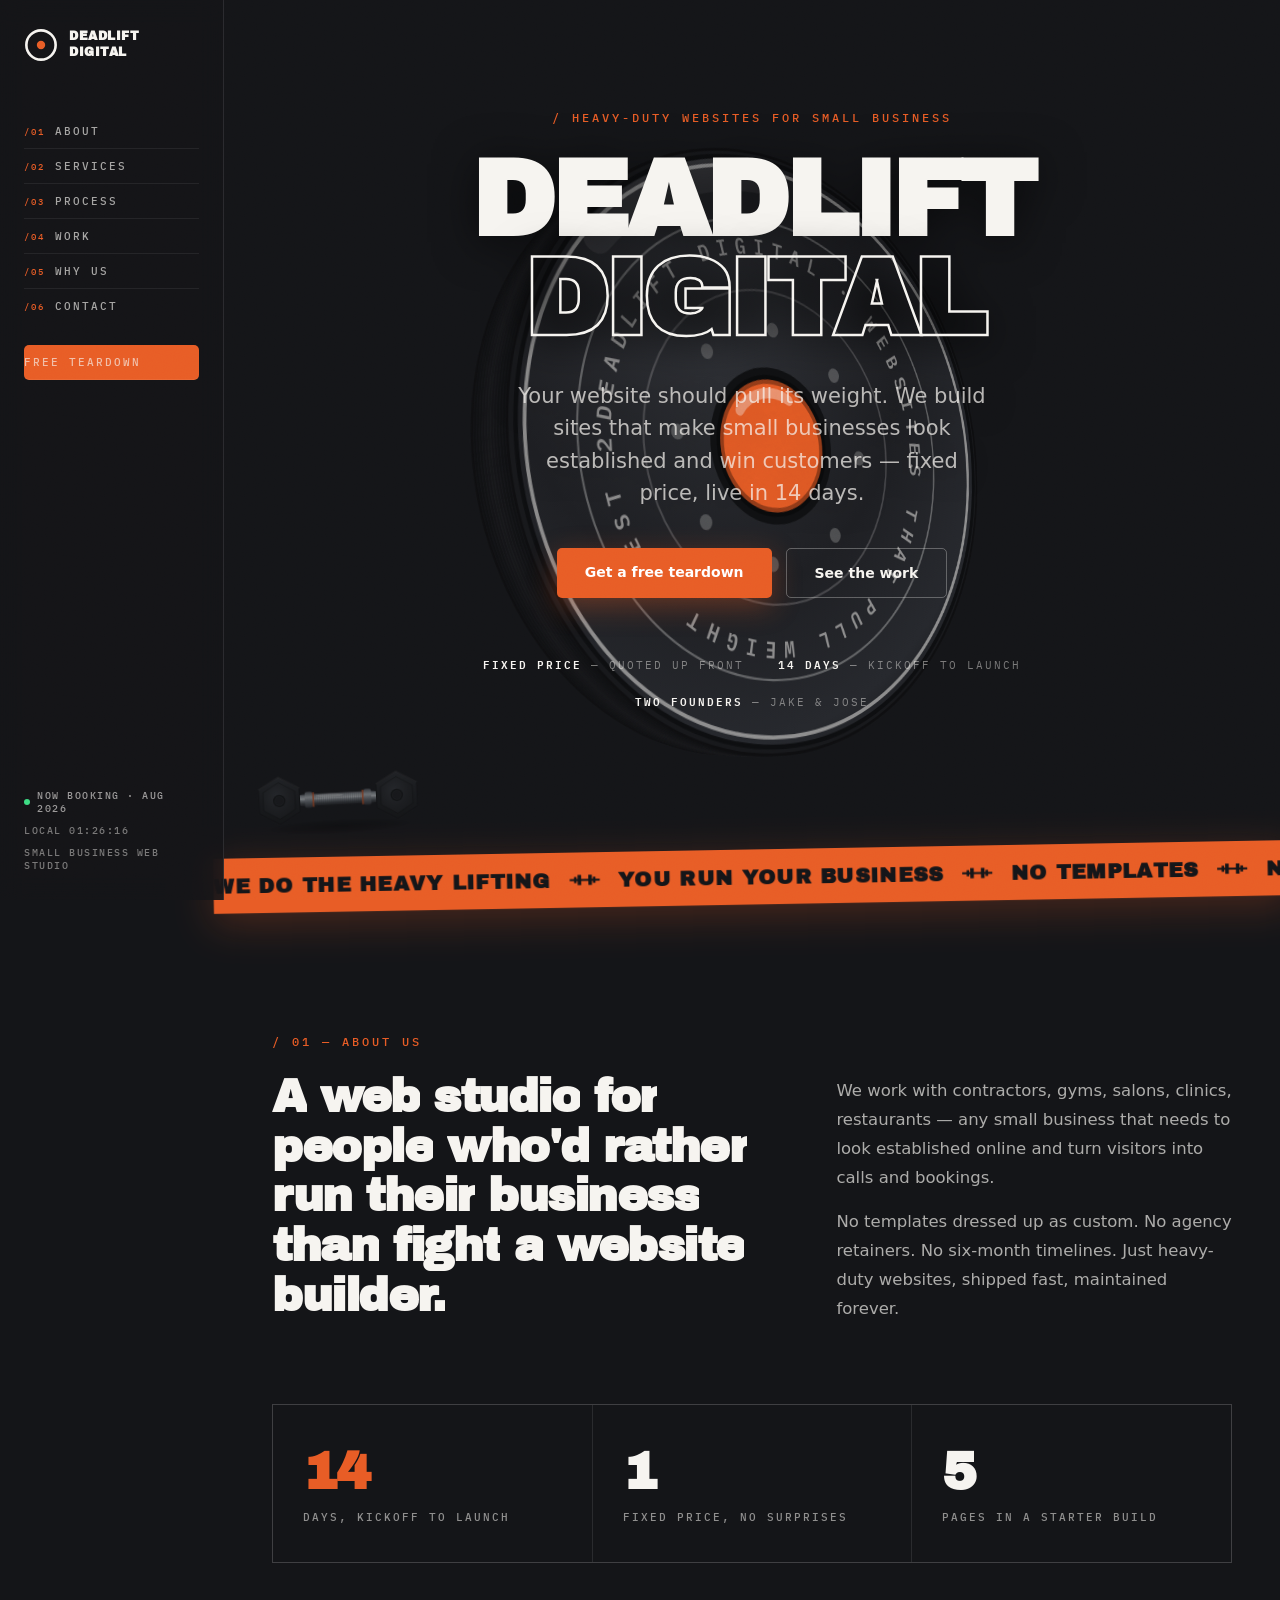
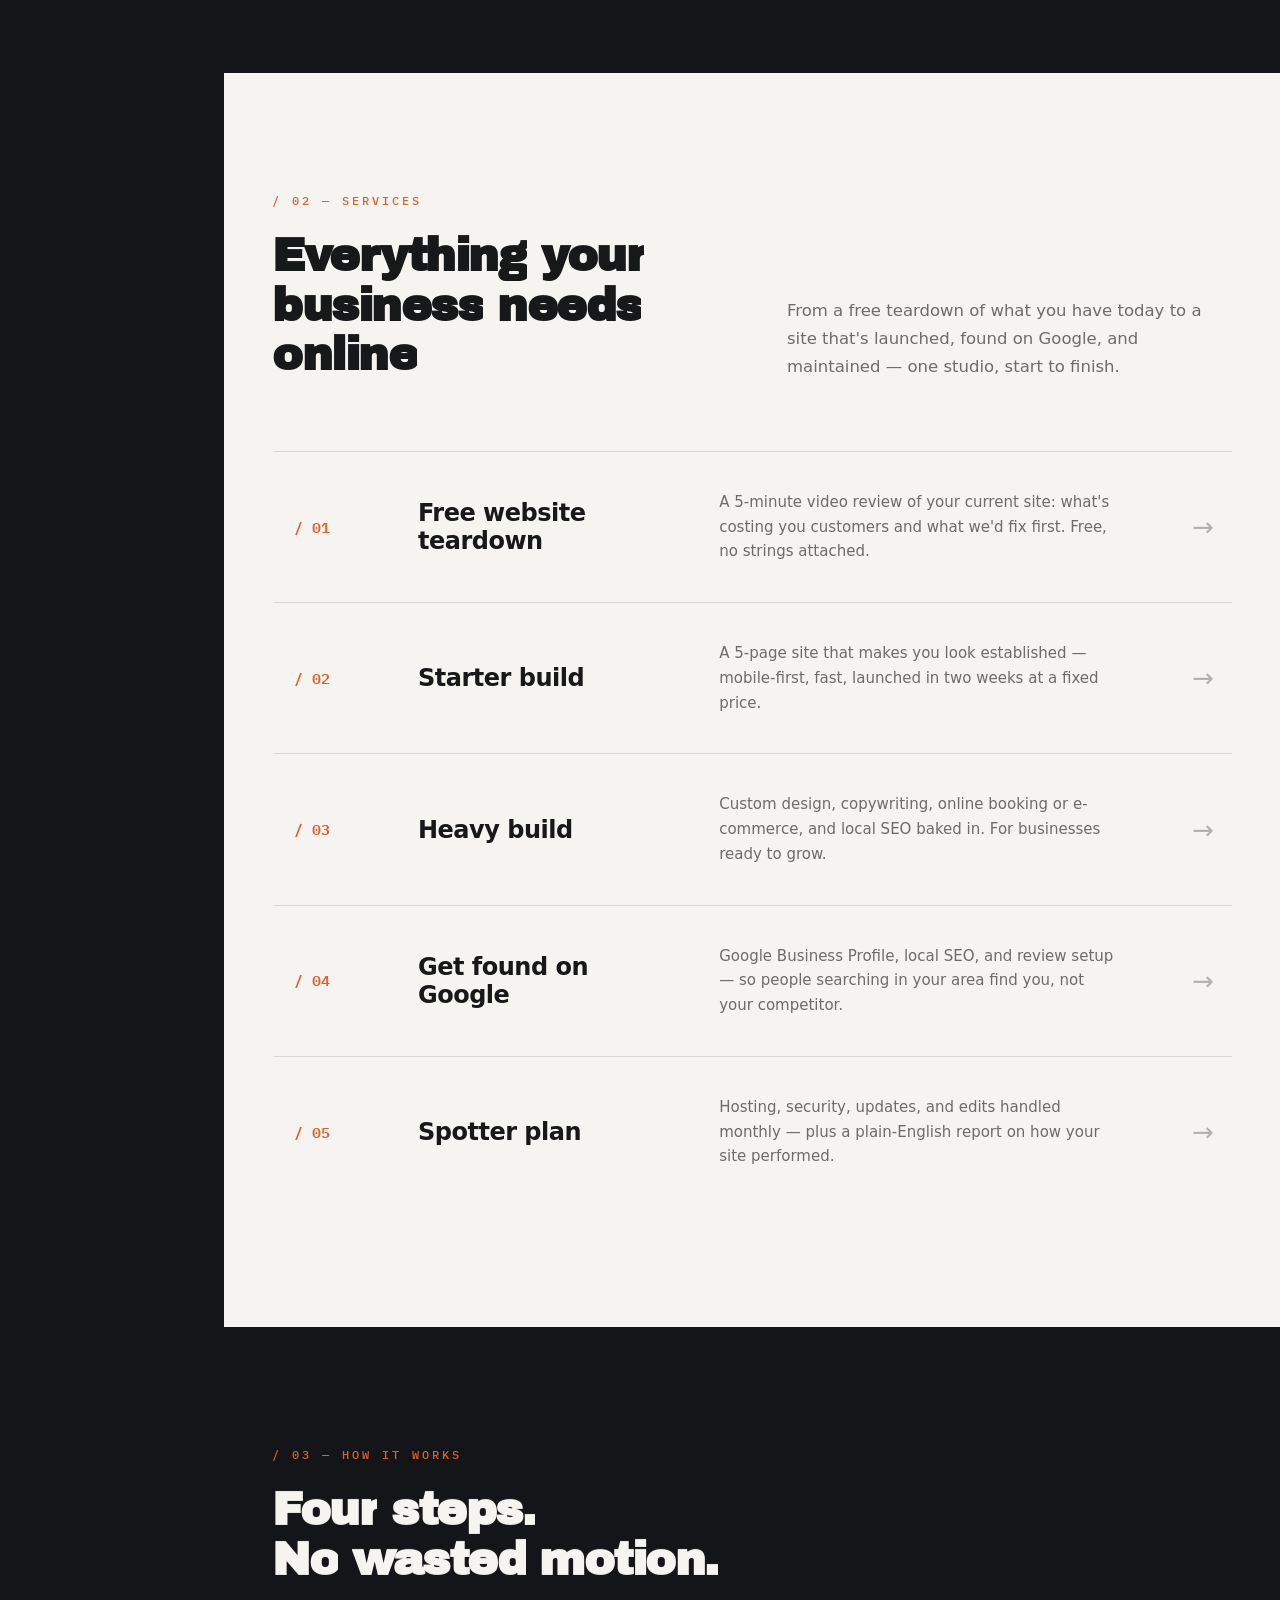
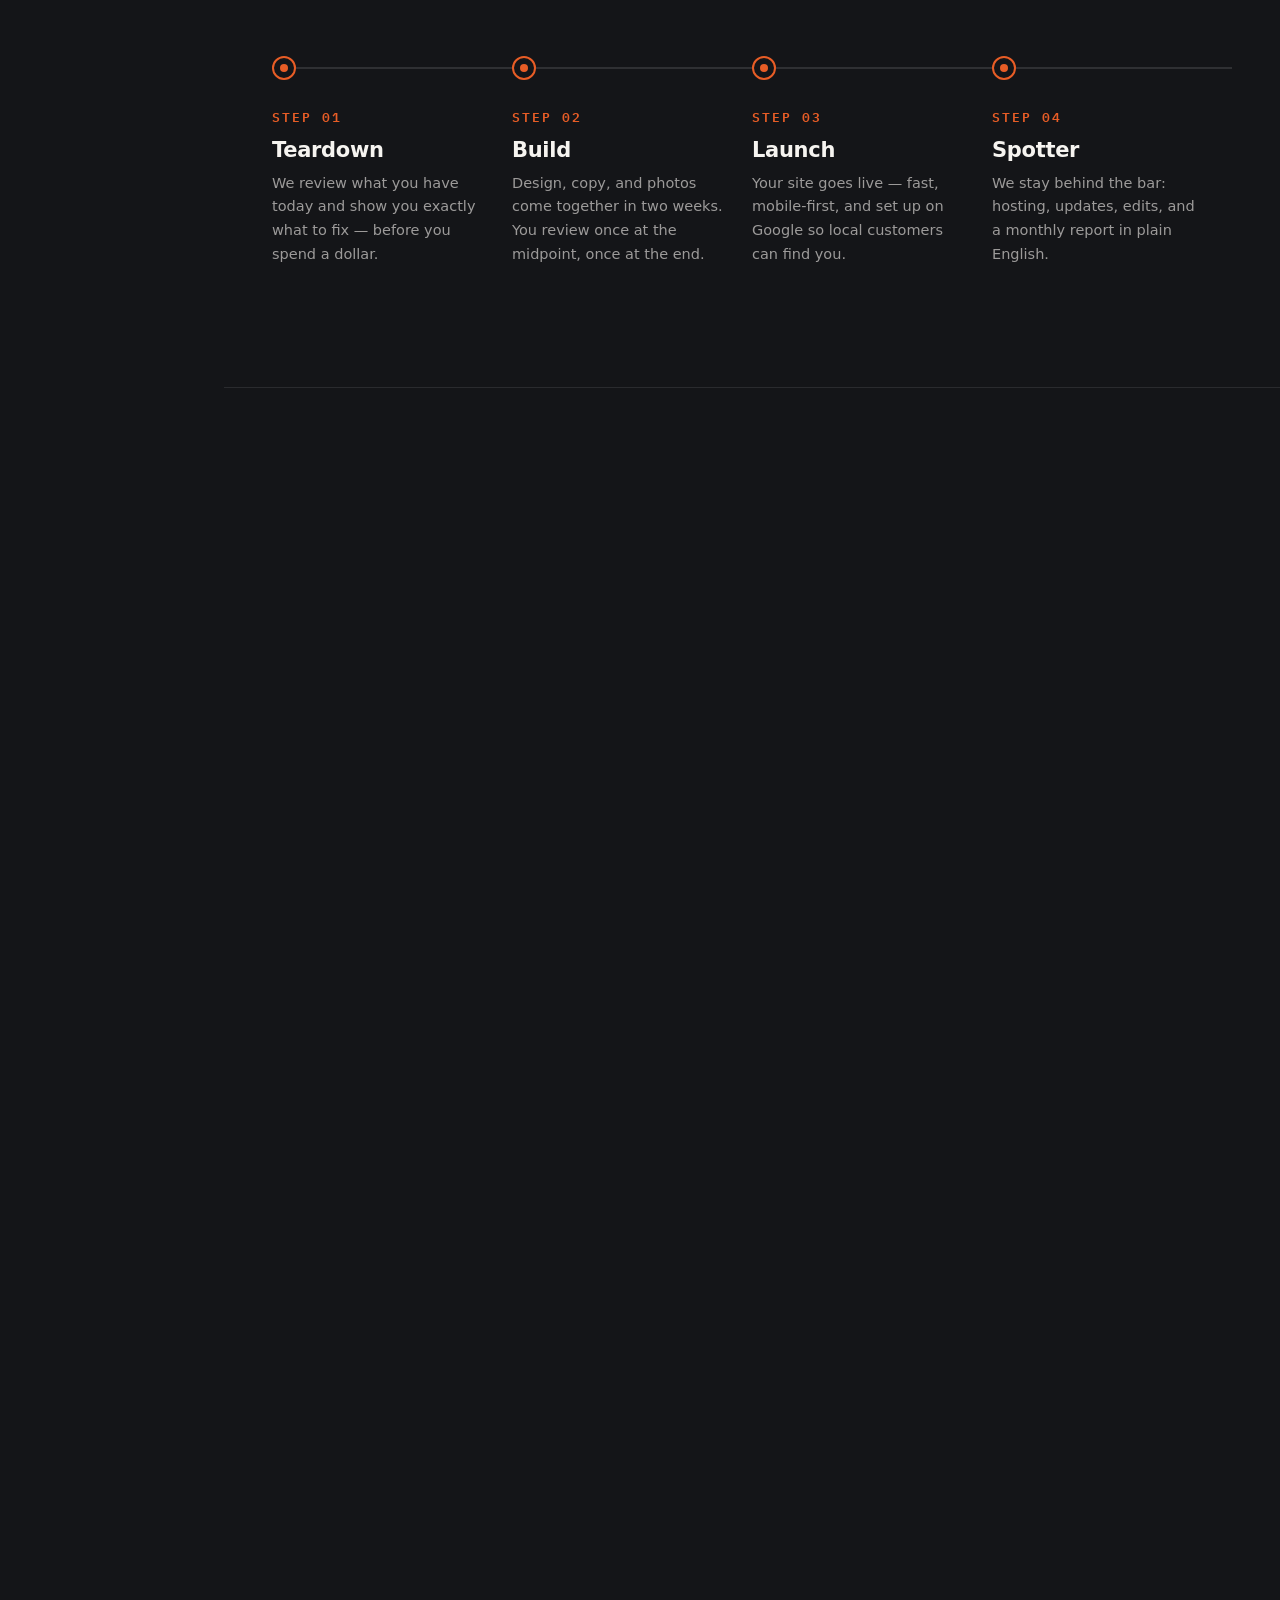
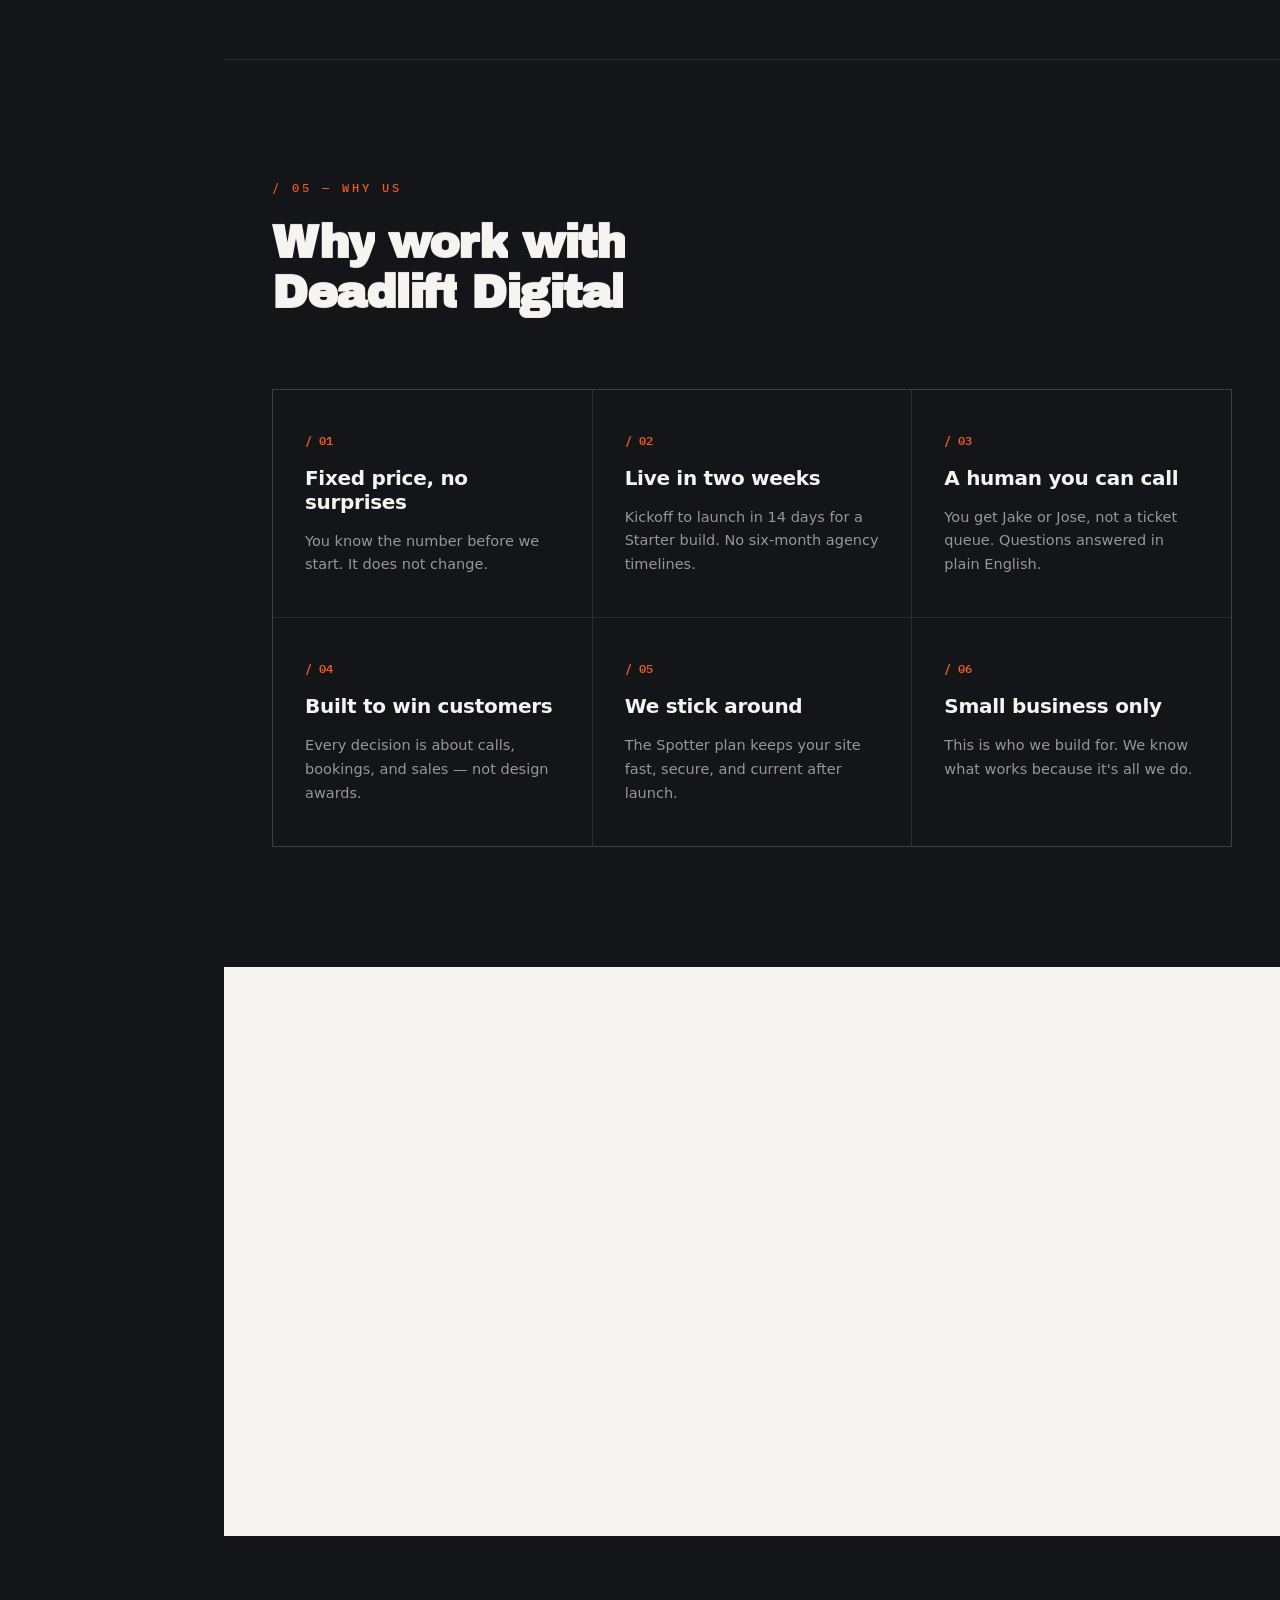
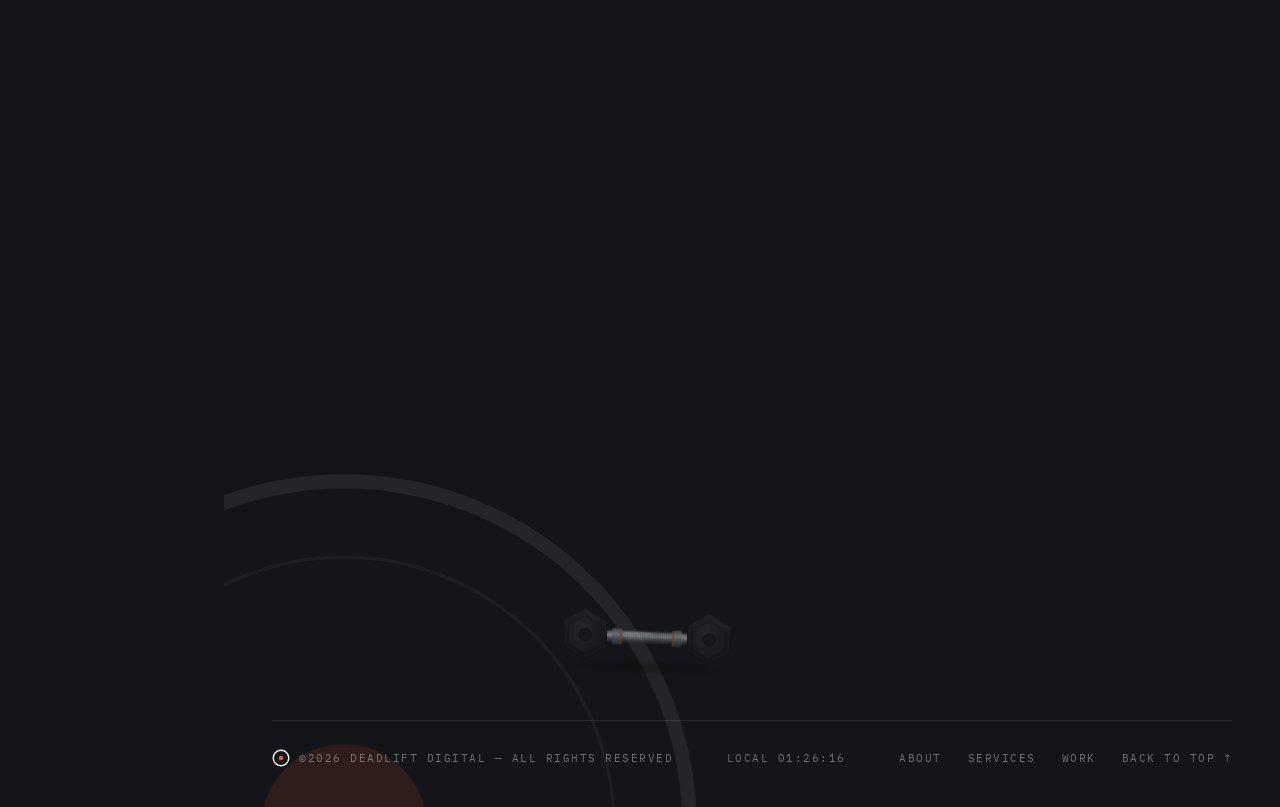
==== commit 2fb546f3: "Add photoreal background dumbbells with hover physics - Hex dumbbell SVG built in the plate's render" ====
--- a/index.html
+++ b/index.html
@@ -31,6 +31,74 @@
     <rect x="9" y="6" width="5" height="12"></rect>
     <rect x="37" y="2" width="7" height="20"></rect>
     <rect x="46" y="6" width="5" height="12"></rect>
+  </symbol>
+  <!-- photoreal hex dumbbell, side view, lying on the floor -->
+  <defs>
+    <linearGradient id="db-rubber" x1="0" y1="0" x2="0" y2="1">
+      <stop offset="0%" stop-color="#2b2d32"></stop>
+      <stop offset="45%" stop-color="#1d1e22"></stop>
+      <stop offset="100%" stop-color="#131416"></stop>
+    </linearGradient>
+    <radialGradient id="db-face" cx="42%" cy="36%" r="80%">
+      <stop offset="0%" stop-color="#33353b"></stop>
+      <stop offset="55%" stop-color="#222327"></stop>
+      <stop offset="100%" stop-color="#17181b"></stop>
+    </radialGradient>
+    <linearGradient id="db-chrome" x1="0" y1="0" x2="0" y2="1">
+      <stop offset="0%" stop-color="#3c3f45"></stop>
+      <stop offset="18%" stop-color="#9aa0a8"></stop>
+      <stop offset="42%" stop-color="#d8dce1"></stop>
+      <stop offset="58%" stop-color="#8d939b"></stop>
+      <stop offset="82%" stop-color="#43464c"></stop>
+      <stop offset="100%" stop-color="#26282c"></stop>
+    </linearGradient>
+    <linearGradient id="db-collar" x1="0" y1="0" x2="0" y2="1">
+      <stop offset="0%" stop-color="#54585f"></stop>
+      <stop offset="35%" stop-color="#c3c8ce"></stop>
+      <stop offset="65%" stop-color="#6f747c"></stop>
+      <stop offset="100%" stop-color="#2c2e33"></stop>
+    </linearGradient>
+    <radialGradient id="db-floor" cx="50%" cy="50%" r="50%">
+      <stop offset="0%" stop-color="rgba(0,0,0,.55)"></stop>
+      <stop offset="70%" stop-color="rgba(0,0,0,.25)"></stop>
+      <stop offset="100%" stop-color="rgba(0,0,0,0)"></stop>
+    </radialGradient>
+    <pattern id="db-knurl" width="3" height="18" patternUnits="userSpaceOnUse">
+      <rect width="3" height="18" fill="none"></rect>
+      <line x1="1" y1="0" x2="1" y2="18" stroke="rgba(20,21,24,.35)" stroke-width="1"></line>
+    </pattern>
+  </defs>
+  <symbol id="i-dumbbell-real" viewBox="0 0 260 122">
+    <!-- contact shadow -->
+    <ellipse cx="130" cy="103" rx="112" ry="11" fill="url(#db-floor)"></ellipse>
+    <!-- handle behind heads -->
+    <rect x="70" y="54" width="120" height="17" rx="8.5" fill="url(#db-chrome)"></rect>
+    <!-- knurled grip -->
+    <rect x="92" y="54" width="76" height="17" rx="0" fill="url(#db-knurl)"></rect>
+    <rect x="92" y="54" width="76" height="6" rx="3" fill="rgba(255,255,255,.14)"></rect>
+    <!-- collars -->
+    <rect x="82" y="51" width="11" height="23" rx="3" fill="url(#db-collar)"></rect>
+    <rect x="167" y="51" width="11" height="23" rx="3" fill="url(#db-collar)"></rect>
+    <rect x="93" y="52" width="2.5" height="21" fill="#e85d26" opacity=".8"></rect>
+    <rect x="164.5" y="52" width="2.5" height="21" fill="#e85d26" opacity=".8"></rect>
+    <!-- left hex head -->
+    <g>
+      <path d="M 74.4,45 L 74.4,79 L 45,96 L 15.6,79 L 15.6,45 L 45,28 Z" fill="url(#db-rubber)" stroke="#0d0e10" stroke-width="1.5"></path>
+      <path d="M 68,49 L 68,75 L 45,88.5 L 22,75 L 22,49 L 45,35.5 Z" fill="url(#db-face)" stroke="rgba(0,0,0,.5)" stroke-width="1"></path>
+      <path d="M 15.6,45 L 45,28 L 74.4,45" fill="none" stroke="rgba(255,255,255,.10)" stroke-width="2"></path>
+      <circle cx="45" cy="62" r="9" fill="#101113"></circle>
+      <circle cx="45" cy="62" r="6.5" fill="#191a1e" stroke="rgba(255,255,255,.06)" stroke-width="1"></circle>
+    </g>
+    <!-- right hex head -->
+    <g transform="translate(170,0)">
+      <path d="M 74.4,45 L 74.4,79 L 45,96 L 15.6,79 L 15.6,45 L 45,28 Z" fill="url(#db-rubber)" stroke="#0d0e10" stroke-width="1.5"></path>
+      <path d="M 68,49 L 68,75 L 45,88.5 L 22,75 L 22,49 L 45,35.5 Z" fill="url(#db-face)" stroke="rgba(0,0,0,.5)" stroke-width="1"></path>
+      <path d="M 15.6,45 L 45,28 L 74.4,45" fill="none" stroke="rgba(255,255,255,.10)" stroke-width="2"></path>
+      <circle cx="45" cy="62" r="9" fill="#101113"></circle>
+      <circle cx="45" cy="62" r="6.5" fill="#191a1e" stroke="rgba(255,255,255,.06)" stroke-width="1"></circle>
+    </g>
+    <!-- handle specular -->
+    <ellipse cx="118" cy="57.5" rx="20" ry="2.2" fill="rgba(255,255,255,.35)"></ellipse>
   </symbol>
   <!-- smoke displacement filters for the chalk cloud: coarse billow warp +
        a finer second seed so the two layers never share edge character -->
@@ -189,6 +257,11 @@
       </div>
     </div>
 
+    <!-- gym-floor set dressing: rocks + puffs chalk on hover -->
+    <div class="bg-dumbbell bg-dumbbell-hero" aria-hidden="true">
+      <svg width="230" height="108" viewBox="0 0 260 122"><use href="#i-dumbbell-real"></use></svg>
+    </div>
+
     <div class="hero-inner" data-shake>
       <p class="eyebrow eyebrow-accent hero-eyebrow">/ HEAVY-DUTY WEBSITES FOR SMALL BUSINESS</p>
 
@@ -408,6 +481,9 @@
           </div>
         </form>
       </div>
+      <div class="bg-dumbbell bg-dumbbell-contact" aria-hidden="true">
+        <svg width="190" height="89" viewBox="0 0 260 122"><use href="#i-dumbbell-real"></use></svg>
+      </div>
       <div class="foot">
         <div class="foot-brand">
           <svg width="18" height="18" aria-hidden="true"><use href="#i-logo"></use></svg>
--- a/styles.css
+++ b/styles.css
@@ -314,6 +314,27 @@
 /* Word-split helper (created by JS) */
 .dd-w{will-change:transform}
 
+/* ---------- Background dumbbells (gym-floor set dressing) ----------
+   Sit behind section content, dimmed into the floor shadow; the page
+   grain overlay adds the film texture. Hover (fine pointers only)
+   rocks them like nudged iron + a chalk poof (JS). Desktop only. */
+.bg-dumbbell{position:absolute;z-index:1;opacity:.5;transition:opacity .3s ease;display:none}
+.bg-dumbbell svg{display:block;transform-origin:50% 80%;will-change:transform}
+@media (hover:hover) and (pointer:fine){
+  .bg-dumbbell:hover{opacity:.78}
+}
+.bg-dumbbell-hero{left:24px;bottom:10px;transform:rotate(-3deg)}
+.bg-dumbbell-hero svg{width:180px;height:auto}
+/* anchored inside .contact-inner: sits in the empty pocket between the
+   links column and the form card, behind the grid content */
+.bg-dumbbell-contact{left:calc((100% - 80px)*1.2/2.2 - 200px);bottom:86px;z-index:-1;transform:rotate(2.5deg)}
+.bg-dumbbell-contact svg{width:190px;height:auto}
+@media (min-width:1025px){
+  .bg-dumbbell{display:block}
+}
+.hero-inner{z-index:2}
+.contact-inner{z-index:2}
+
 /* ---------- Scroll progress bar ----------
    CSS scroll-driven animation: tracks native scroll (which Lenis drives),
    costs no JS and no main-thread work. Hidden where unsupported. */
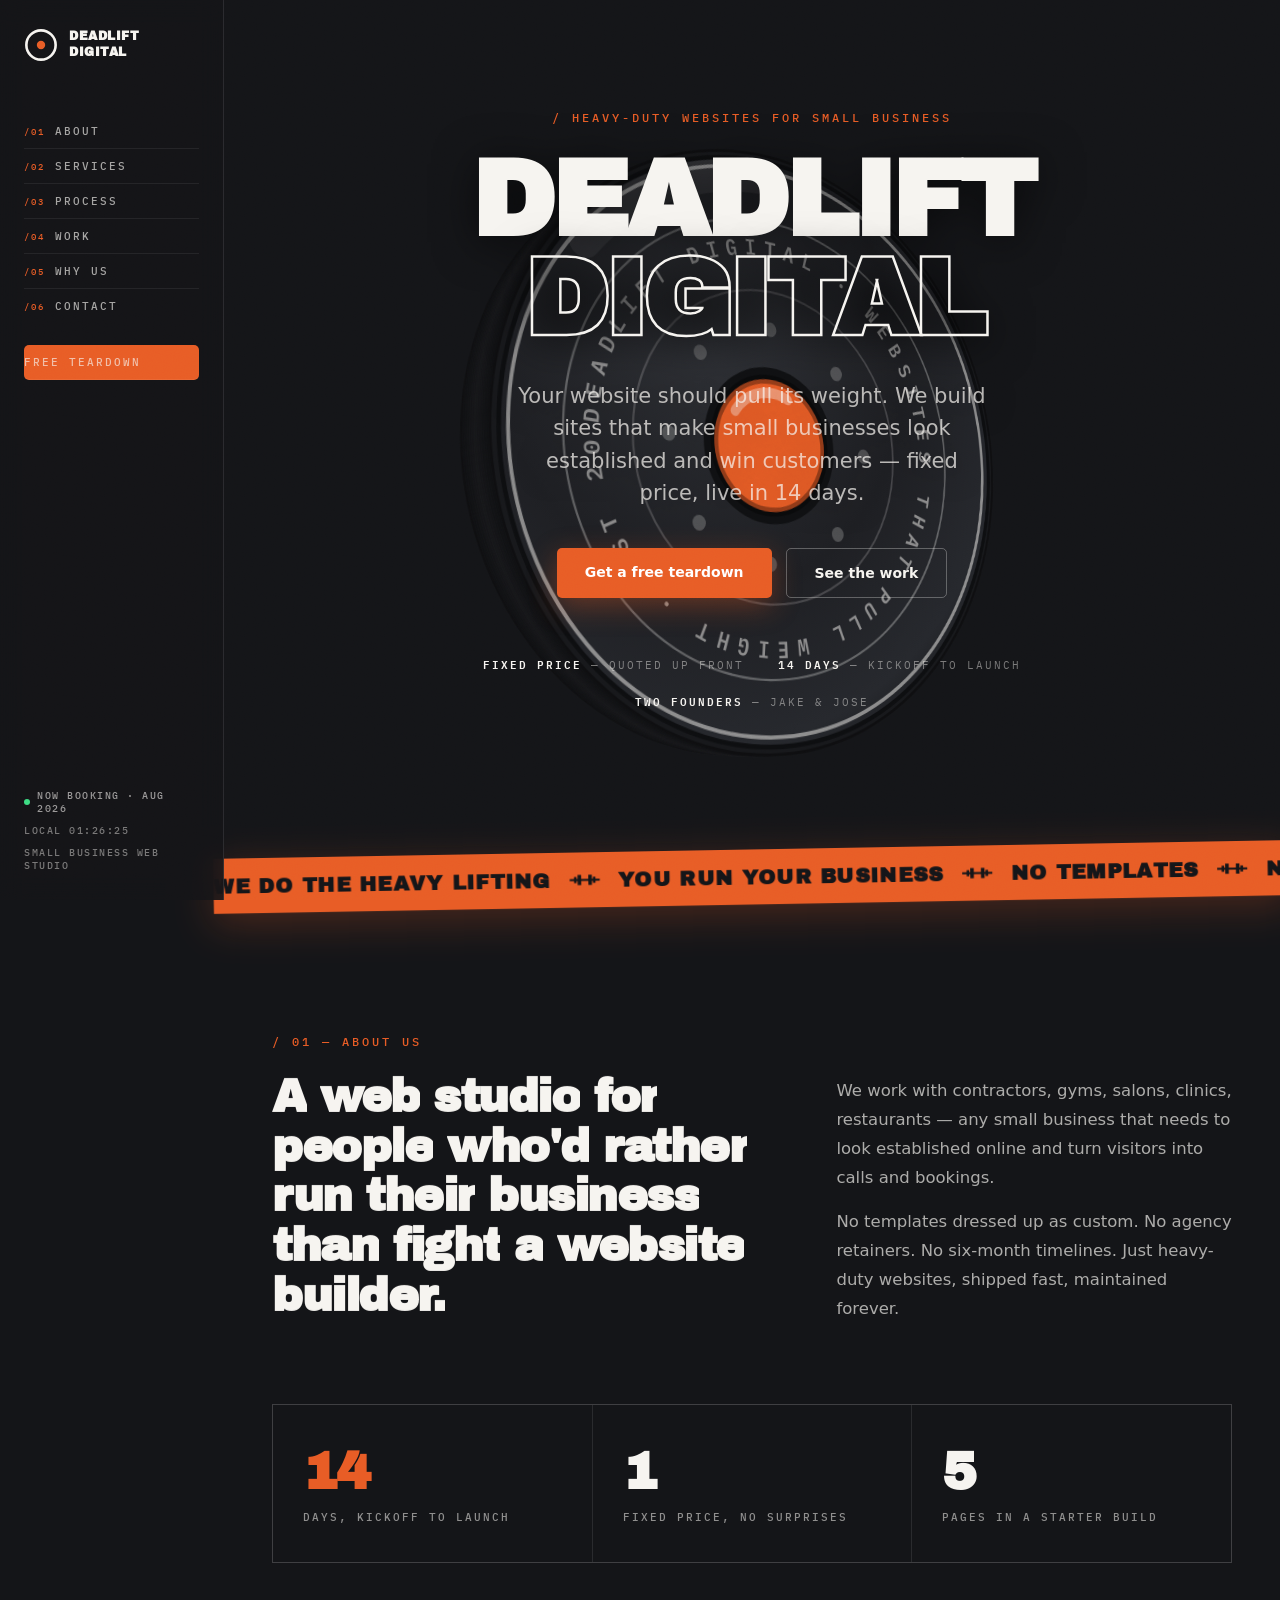
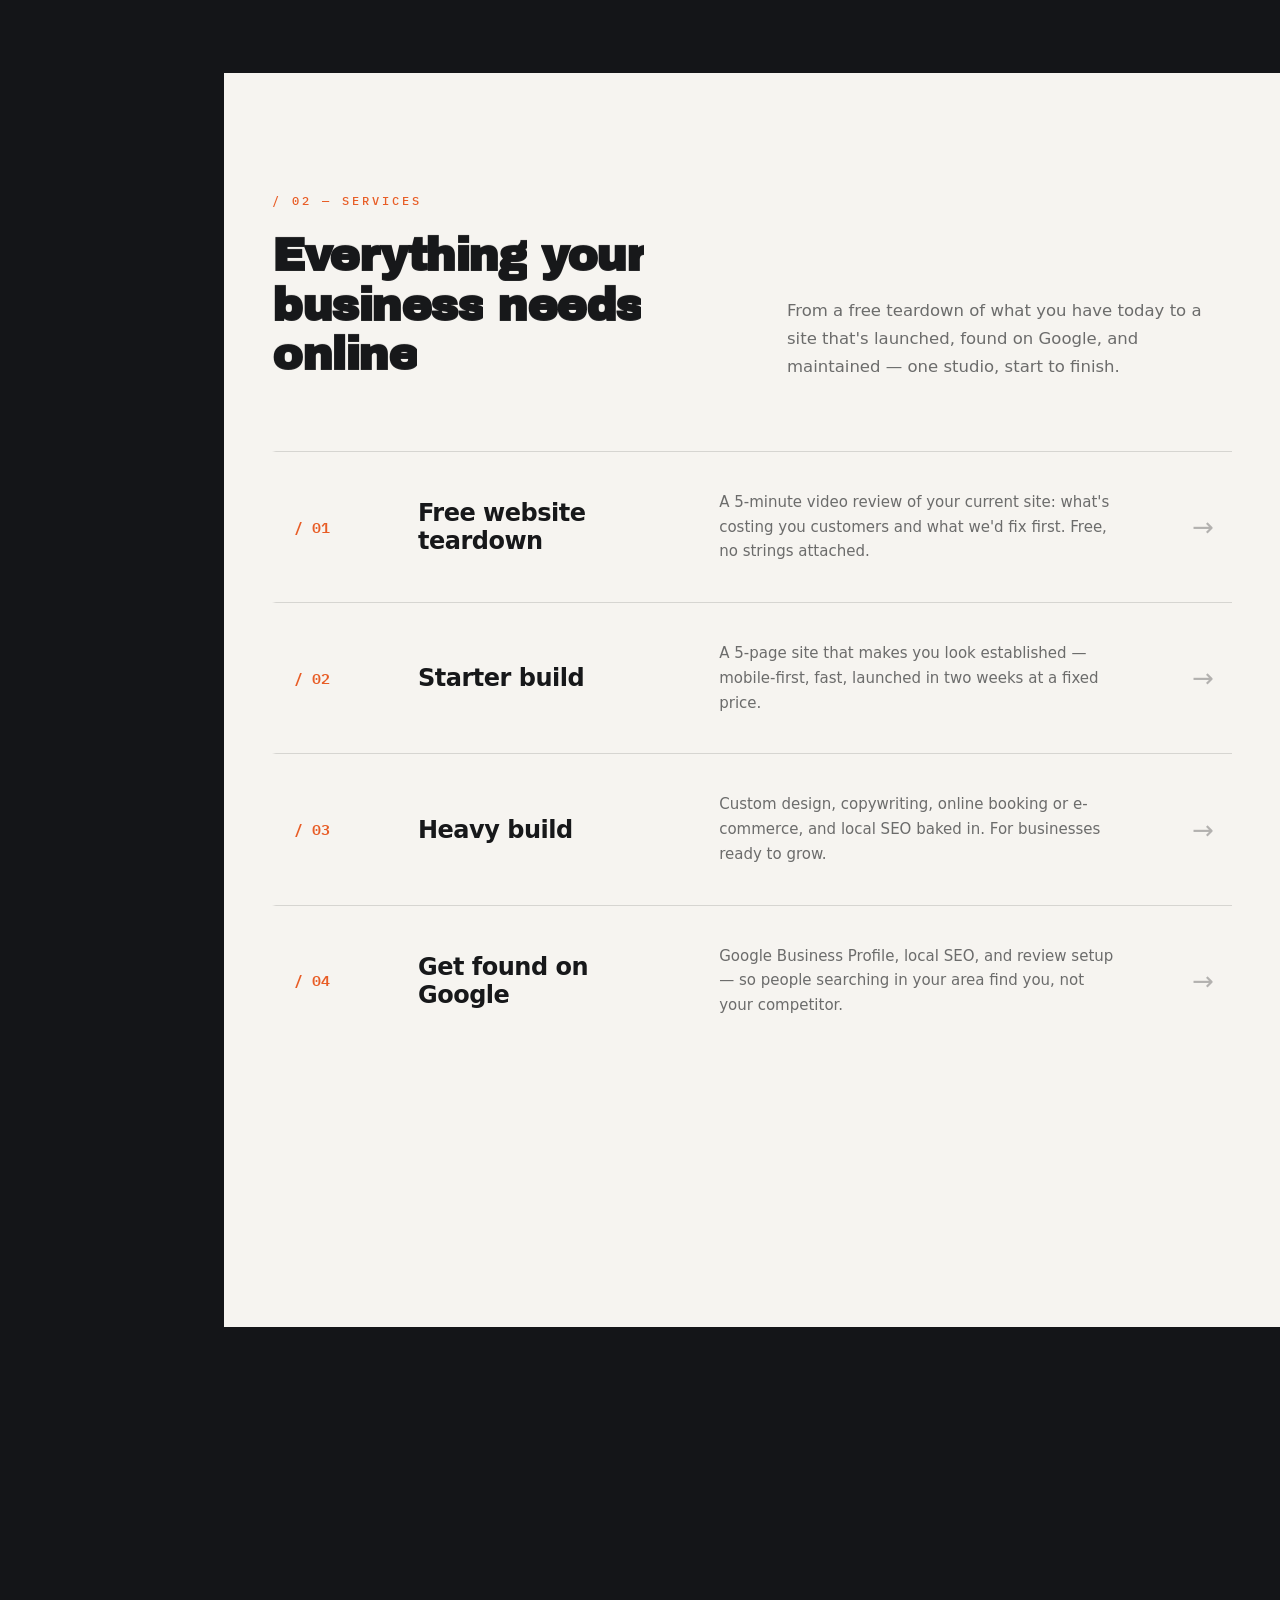
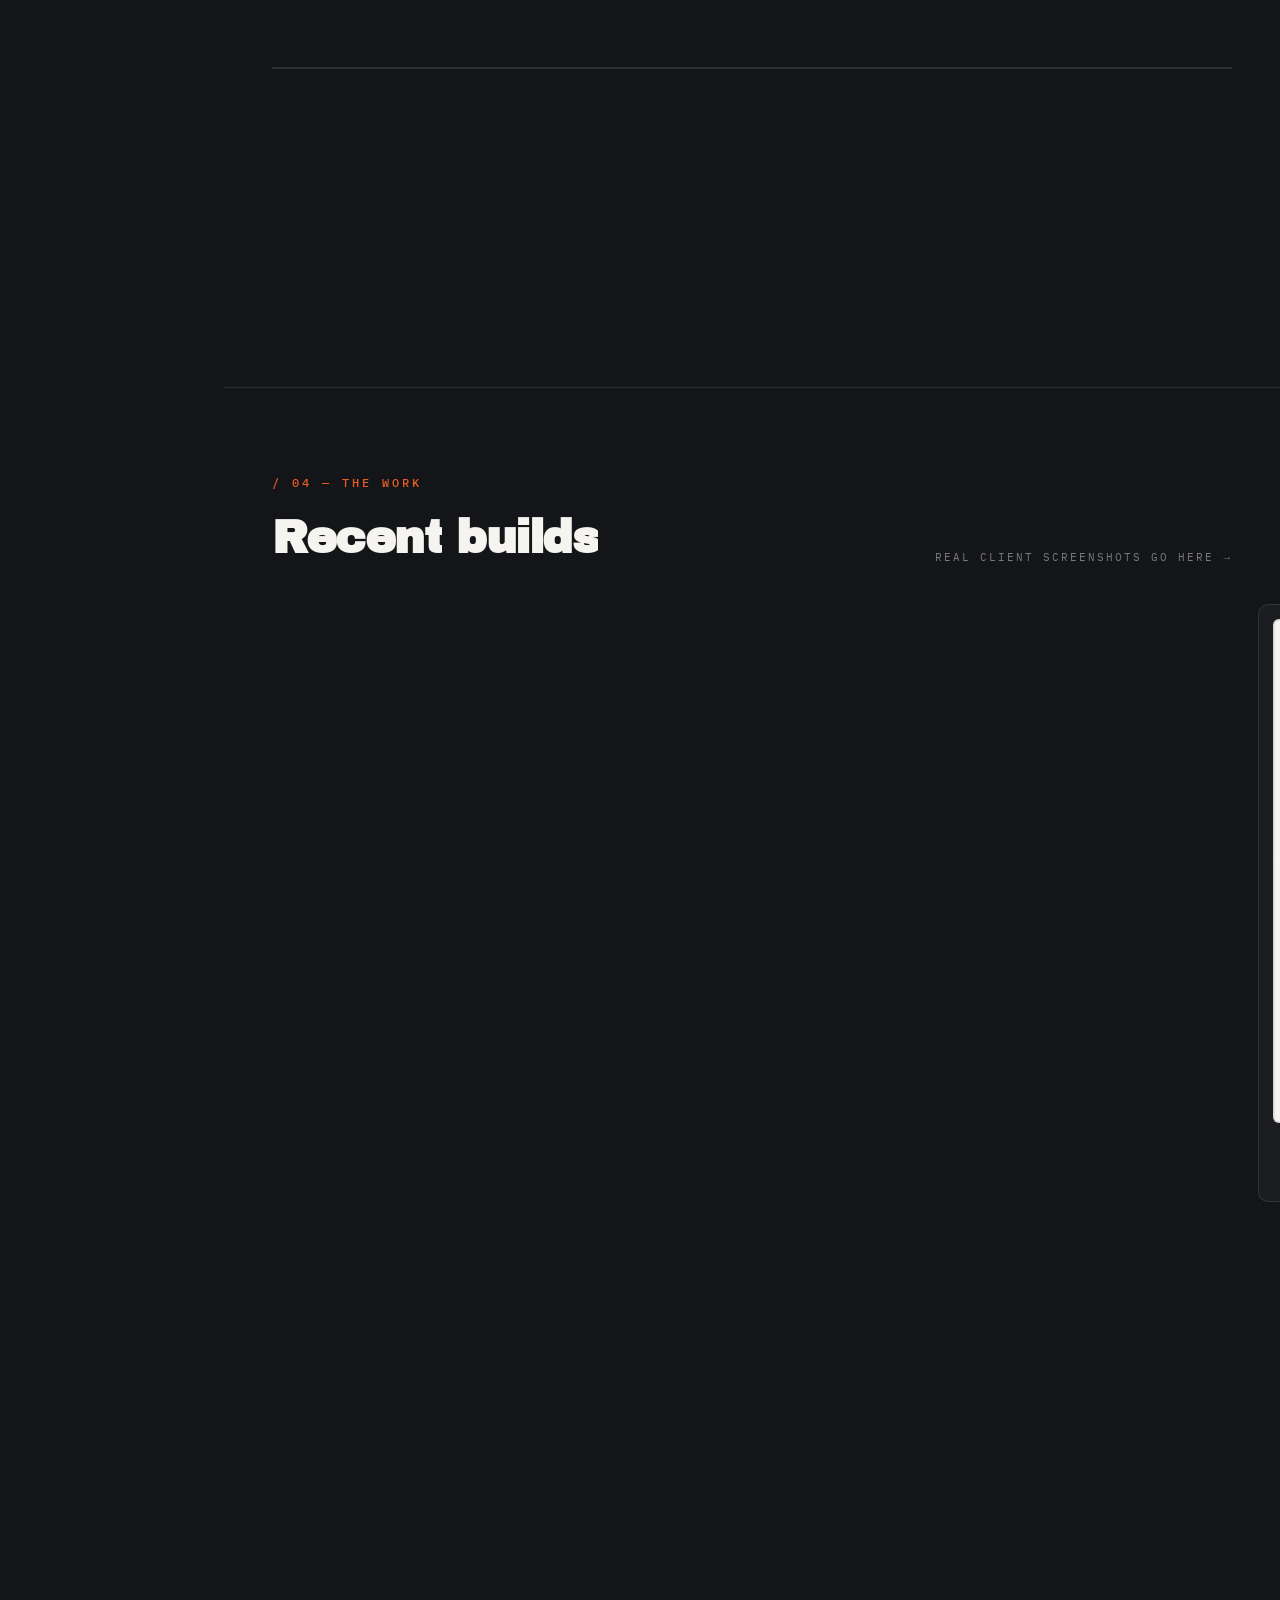
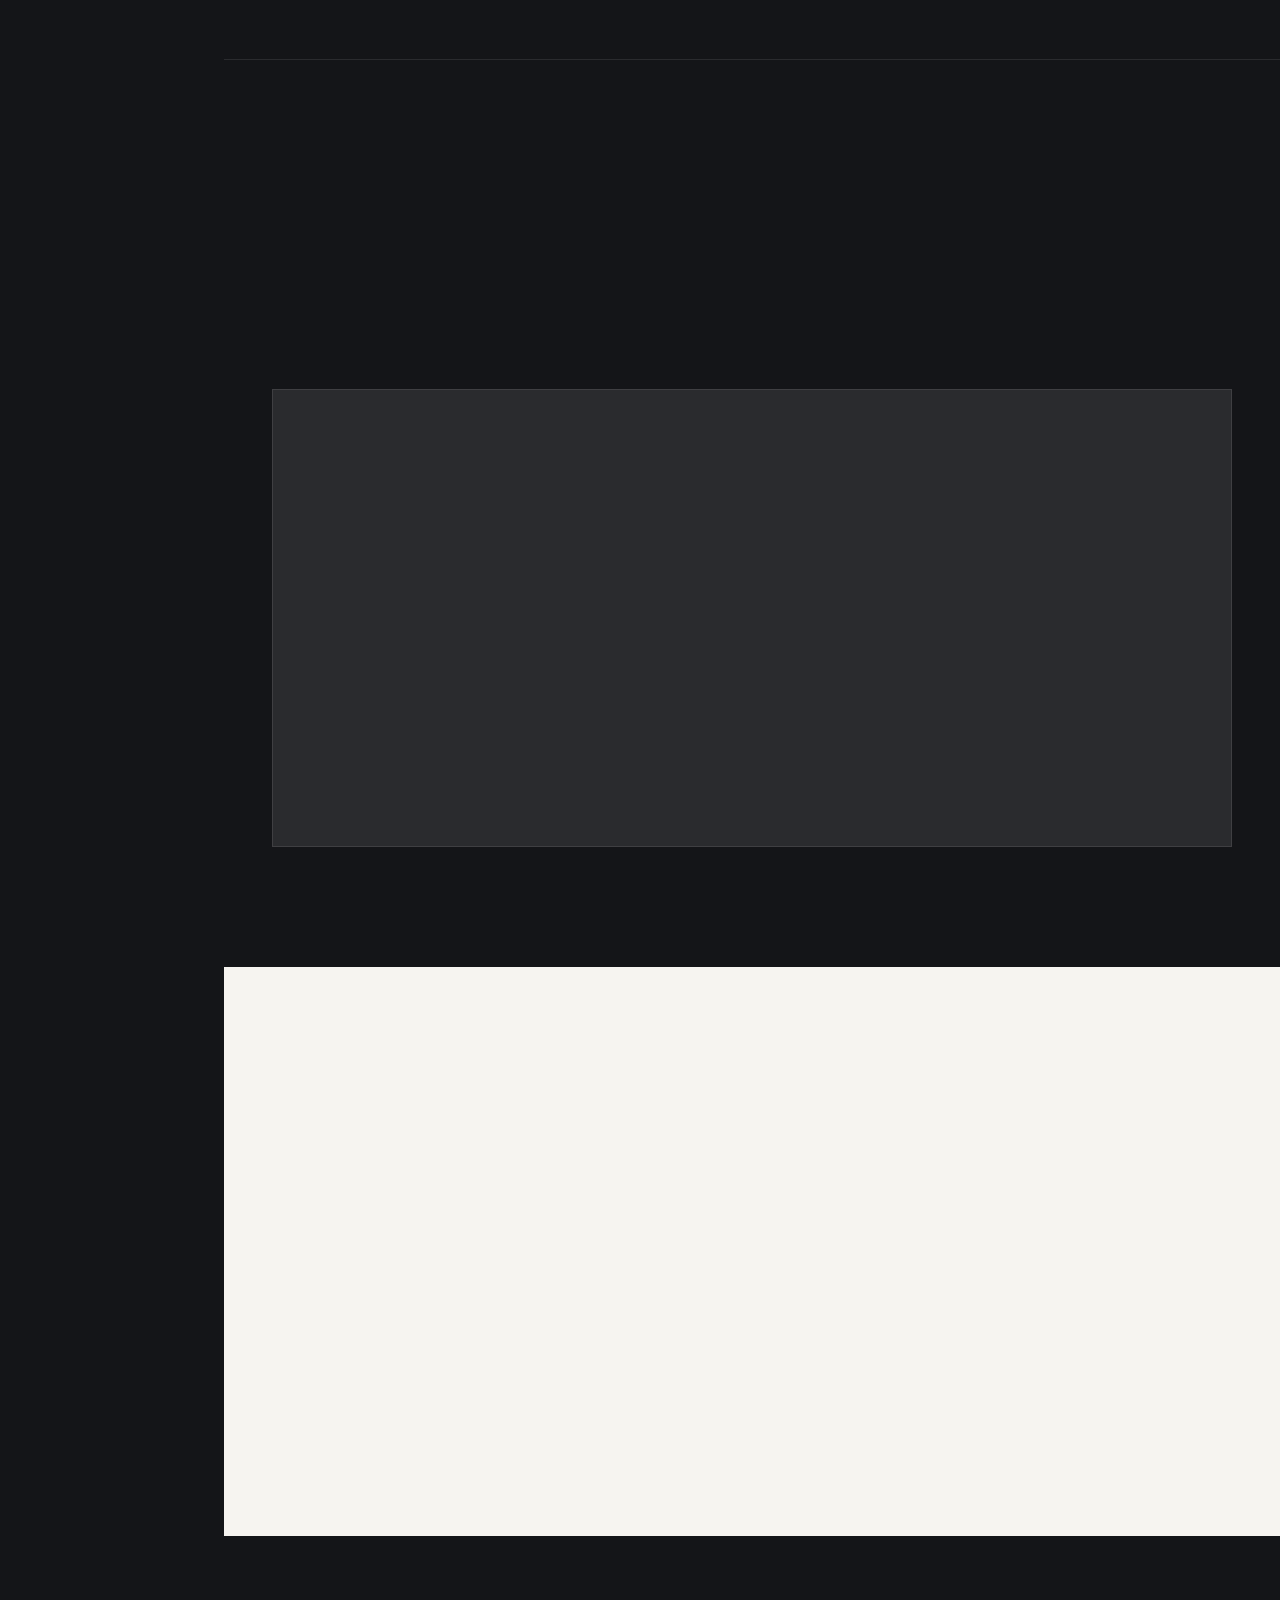
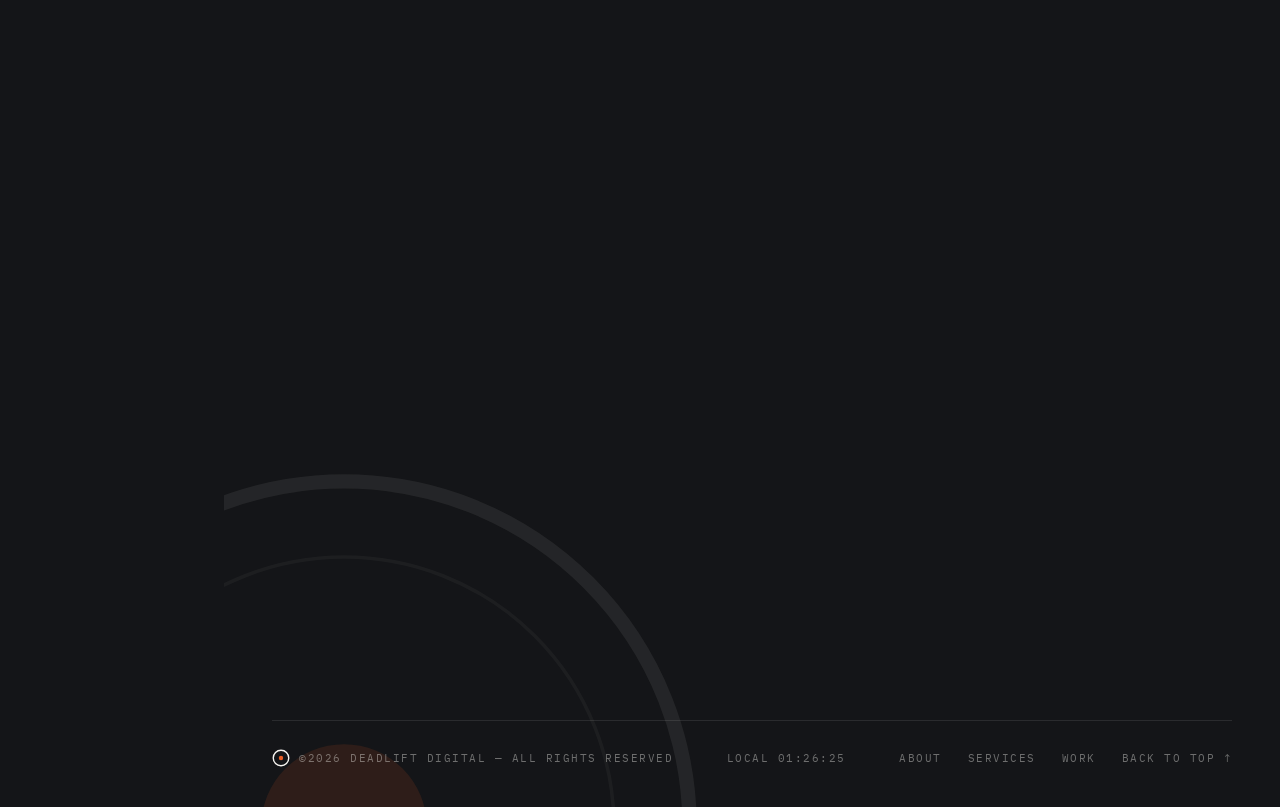
==== commit 8353cff5: "Remove background dumbbells Drop the hero and contact set-dressing dumbbells entirely: the SVG art (" ====
--- a/index.html
+++ b/index.html
@@ -31,74 +31,6 @@
     <rect x="9" y="6" width="5" height="12"></rect>
     <rect x="37" y="2" width="7" height="20"></rect>
     <rect x="46" y="6" width="5" height="12"></rect>
-  </symbol>
-  <!-- photoreal hex dumbbell, side view, lying on the floor -->
-  <defs>
-    <linearGradient id="db-rubber" x1="0" y1="0" x2="0" y2="1">
-      <stop offset="0%" stop-color="#2b2d32"></stop>
-      <stop offset="45%" stop-color="#1d1e22"></stop>
-      <stop offset="100%" stop-color="#131416"></stop>
-    </linearGradient>
-    <radialGradient id="db-face" cx="42%" cy="36%" r="80%">
-      <stop offset="0%" stop-color="#33353b"></stop>
-      <stop offset="55%" stop-color="#222327"></stop>
-      <stop offset="100%" stop-color="#17181b"></stop>
-    </radialGradient>
-    <linearGradient id="db-chrome" x1="0" y1="0" x2="0" y2="1">
-      <stop offset="0%" stop-color="#3c3f45"></stop>
-      <stop offset="18%" stop-color="#9aa0a8"></stop>
-      <stop offset="42%" stop-color="#d8dce1"></stop>
-      <stop offset="58%" stop-color="#8d939b"></stop>
-      <stop offset="82%" stop-color="#43464c"></stop>
-      <stop offset="100%" stop-color="#26282c"></stop>
-    </linearGradient>
-    <linearGradient id="db-collar" x1="0" y1="0" x2="0" y2="1">
-      <stop offset="0%" stop-color="#54585f"></stop>
-      <stop offset="35%" stop-color="#c3c8ce"></stop>
-      <stop offset="65%" stop-color="#6f747c"></stop>
-      <stop offset="100%" stop-color="#2c2e33"></stop>
-    </linearGradient>
-    <radialGradient id="db-floor" cx="50%" cy="50%" r="50%">
-      <stop offset="0%" stop-color="rgba(0,0,0,.55)"></stop>
-      <stop offset="70%" stop-color="rgba(0,0,0,.25)"></stop>
-      <stop offset="100%" stop-color="rgba(0,0,0,0)"></stop>
-    </radialGradient>
-    <pattern id="db-knurl" width="3" height="18" patternUnits="userSpaceOnUse">
-      <rect width="3" height="18" fill="none"></rect>
-      <line x1="1" y1="0" x2="1" y2="18" stroke="rgba(20,21,24,.35)" stroke-width="1"></line>
-    </pattern>
-  </defs>
-  <symbol id="i-dumbbell-real" viewBox="0 0 260 122">
-    <!-- contact shadow -->
-    <ellipse cx="130" cy="103" rx="112" ry="11" fill="url(#db-floor)"></ellipse>
-    <!-- handle behind heads -->
-    <rect x="70" y="54" width="120" height="17" rx="8.5" fill="url(#db-chrome)"></rect>
-    <!-- knurled grip -->
-    <rect x="92" y="54" width="76" height="17" rx="0" fill="url(#db-knurl)"></rect>
-    <rect x="92" y="54" width="76" height="6" rx="3" fill="rgba(255,255,255,.14)"></rect>
-    <!-- collars -->
-    <rect x="82" y="51" width="11" height="23" rx="3" fill="url(#db-collar)"></rect>
-    <rect x="167" y="51" width="11" height="23" rx="3" fill="url(#db-collar)"></rect>
-    <rect x="93" y="52" width="2.5" height="21" fill="#e85d26" opacity=".8"></rect>
-    <rect x="164.5" y="52" width="2.5" height="21" fill="#e85d26" opacity=".8"></rect>
-    <!-- left hex head -->
-    <g>
-      <path d="M 74.4,45 L 74.4,79 L 45,96 L 15.6,79 L 15.6,45 L 45,28 Z" fill="url(#db-rubber)" stroke="#0d0e10" stroke-width="1.5"></path>
-      <path d="M 68,49 L 68,75 L 45,88.5 L 22,75 L 22,49 L 45,35.5 Z" fill="url(#db-face)" stroke="rgba(0,0,0,.5)" stroke-width="1"></path>
-      <path d="M 15.6,45 L 45,28 L 74.4,45" fill="none" stroke="rgba(255,255,255,.10)" stroke-width="2"></path>
-      <circle cx="45" cy="62" r="9" fill="#101113"></circle>
-      <circle cx="45" cy="62" r="6.5" fill="#191a1e" stroke="rgba(255,255,255,.06)" stroke-width="1"></circle>
-    </g>
-    <!-- right hex head -->
-    <g transform="translate(170,0)">
-      <path d="M 74.4,45 L 74.4,79 L 45,96 L 15.6,79 L 15.6,45 L 45,28 Z" fill="url(#db-rubber)" stroke="#0d0e10" stroke-width="1.5"></path>
-      <path d="M 68,49 L 68,75 L 45,88.5 L 22,75 L 22,49 L 45,35.5 Z" fill="url(#db-face)" stroke="rgba(0,0,0,.5)" stroke-width="1"></path>
-      <path d="M 15.6,45 L 45,28 L 74.4,45" fill="none" stroke="rgba(255,255,255,.10)" stroke-width="2"></path>
-      <circle cx="45" cy="62" r="9" fill="#101113"></circle>
-      <circle cx="45" cy="62" r="6.5" fill="#191a1e" stroke="rgba(255,255,255,.06)" stroke-width="1"></circle>
-    </g>
-    <!-- handle specular -->
-    <ellipse cx="118" cy="57.5" rx="20" ry="2.2" fill="rgba(255,255,255,.35)"></ellipse>
   </symbol>
   <!-- smoke displacement filters for the chalk cloud: coarse billow warp +
        a finer second seed so the two layers never share edge character -->
@@ -257,11 +189,6 @@
       </div>
     </div>
 
-    <!-- gym-floor set dressing: rocks + puffs chalk on hover -->
-    <div class="bg-dumbbell bg-dumbbell-hero" aria-hidden="true">
-      <svg width="230" height="108" viewBox="0 0 260 122"><use href="#i-dumbbell-real"></use></svg>
-    </div>
-
     <div class="hero-inner" data-shake>
       <p class="eyebrow eyebrow-accent hero-eyebrow">/ HEAVY-DUTY WEBSITES FOR SMALL BUSINESS</p>
 
@@ -481,9 +408,6 @@
           </div>
         </form>
       </div>
-      <div class="bg-dumbbell bg-dumbbell-contact" aria-hidden="true">
-        <svg width="190" height="89" viewBox="0 0 260 122"><use href="#i-dumbbell-real"></use></svg>
-      </div>
       <div class="foot">
         <div class="foot-brand">
           <svg width="18" height="18" aria-hidden="true"><use href="#i-logo"></use></svg>
--- a/styles.css
+++ b/styles.css
@@ -314,27 +314,6 @@
 /* Word-split helper (created by JS) */
 .dd-w{will-change:transform}
 
-/* ---------- Background dumbbells (gym-floor set dressing) ----------
-   Sit behind section content, dimmed into the floor shadow; the page
-   grain overlay adds the film texture. Hover (fine pointers only)
-   rocks them like nudged iron + a chalk poof (JS). Desktop only. */
-.bg-dumbbell{position:absolute;z-index:1;opacity:.5;transition:opacity .3s ease;display:none}
-.bg-dumbbell svg{display:block;transform-origin:50% 80%;will-change:transform}
-@media (hover:hover) and (pointer:fine){
-  .bg-dumbbell:hover{opacity:.78}
-}
-.bg-dumbbell-hero{left:24px;bottom:10px;transform:rotate(-3deg)}
-.bg-dumbbell-hero svg{width:180px;height:auto}
-/* anchored inside .contact-inner: sits in the empty pocket between the
-   links column and the form card, behind the grid content */
-.bg-dumbbell-contact{left:calc((100% - 80px)*1.2/2.2 - 200px);bottom:86px;z-index:-1;transform:rotate(2.5deg)}
-.bg-dumbbell-contact svg{width:190px;height:auto}
-@media (min-width:1025px){
-  .bg-dumbbell{display:block}
-}
-.hero-inner{z-index:2}
-.contact-inner{z-index:2}
-
 /* ---------- Scroll progress bar ----------
    CSS scroll-driven animation: tracks native scroll (which Lenis drives),
    costs no JS and no main-thread work. Hidden where unsupported. */
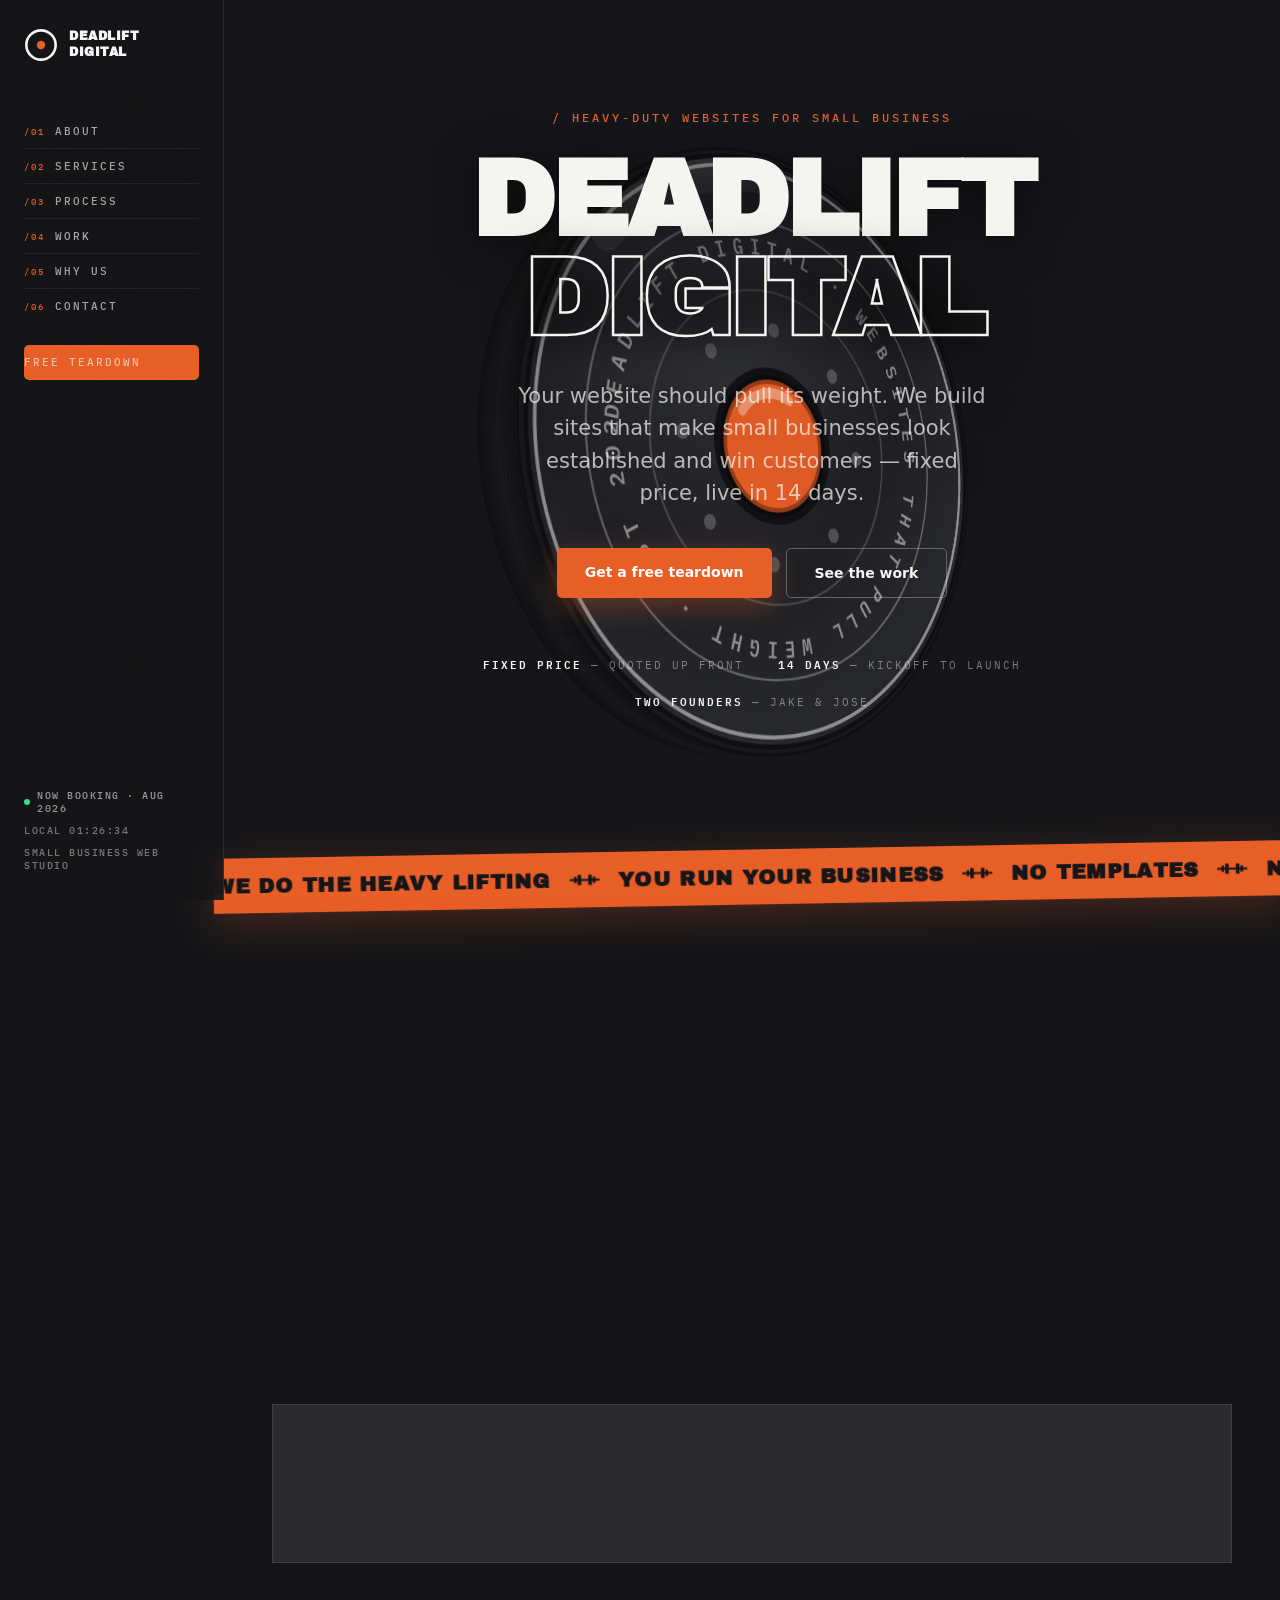
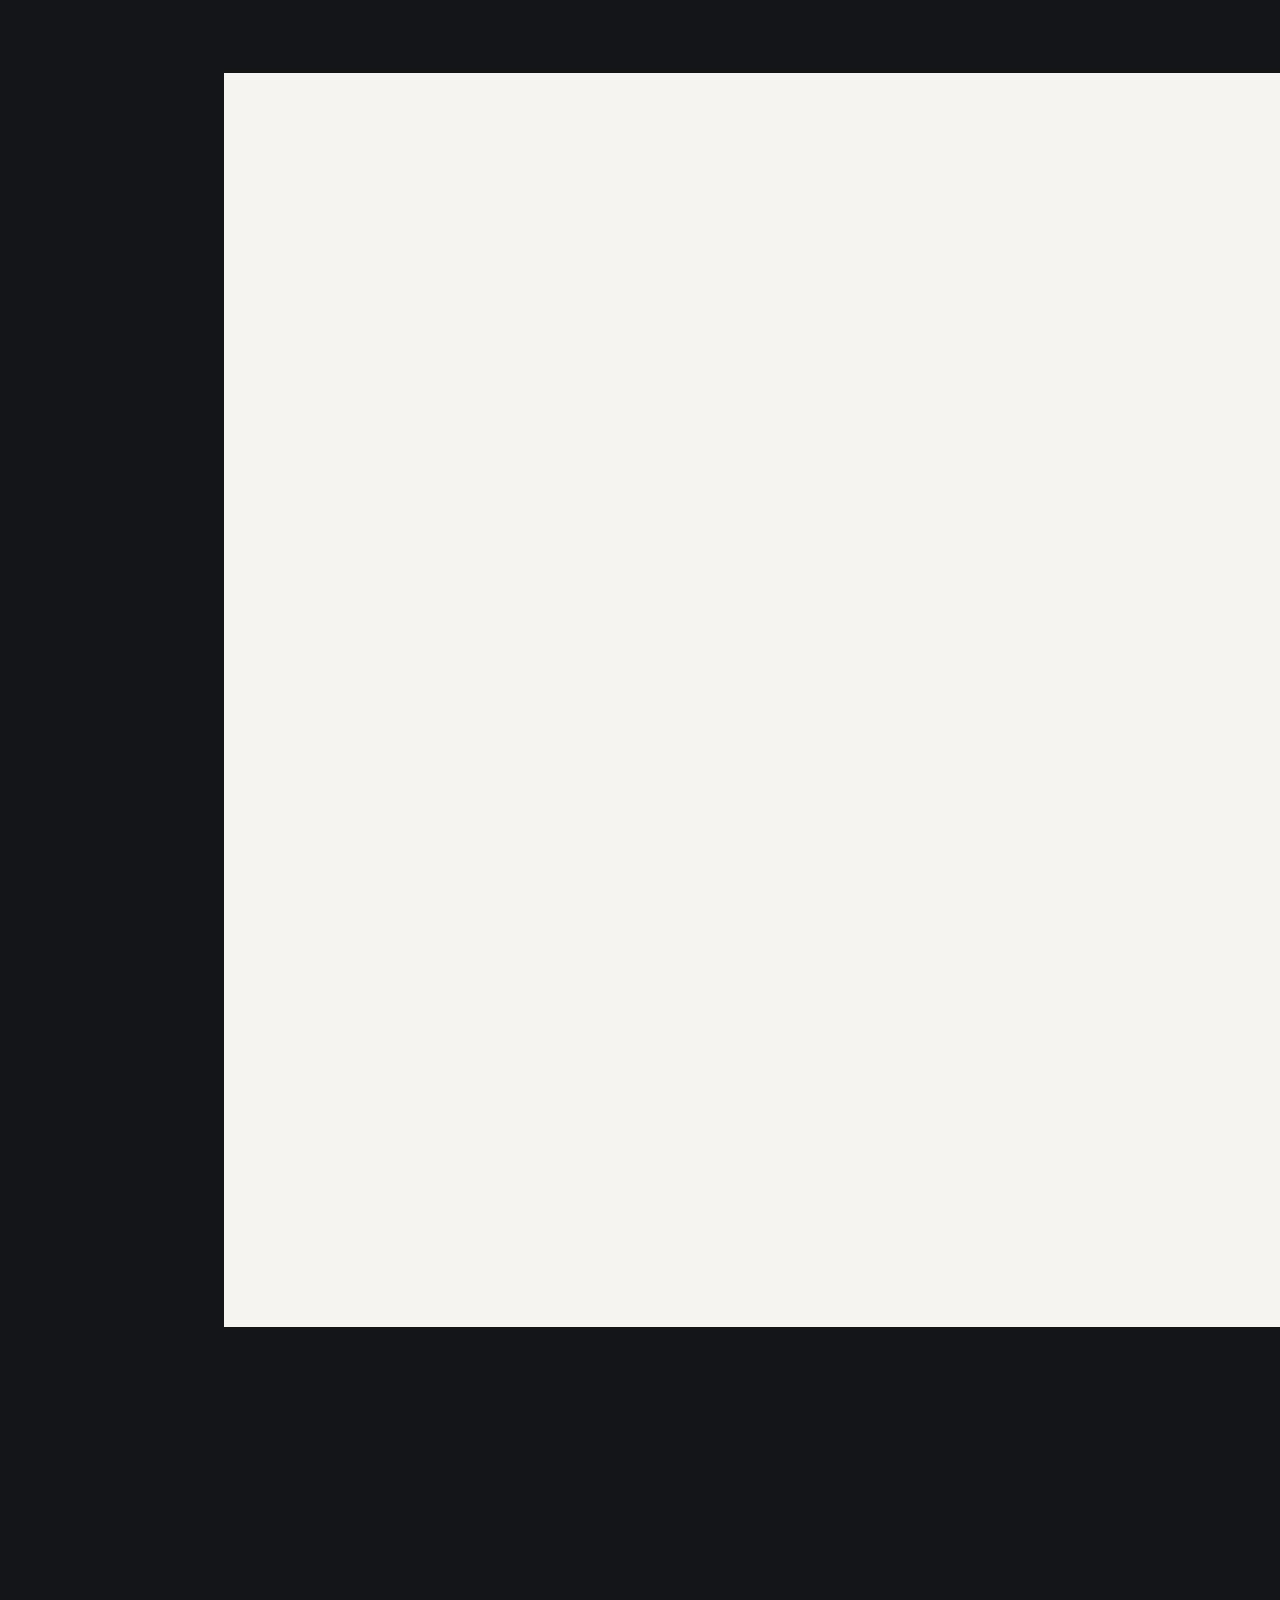
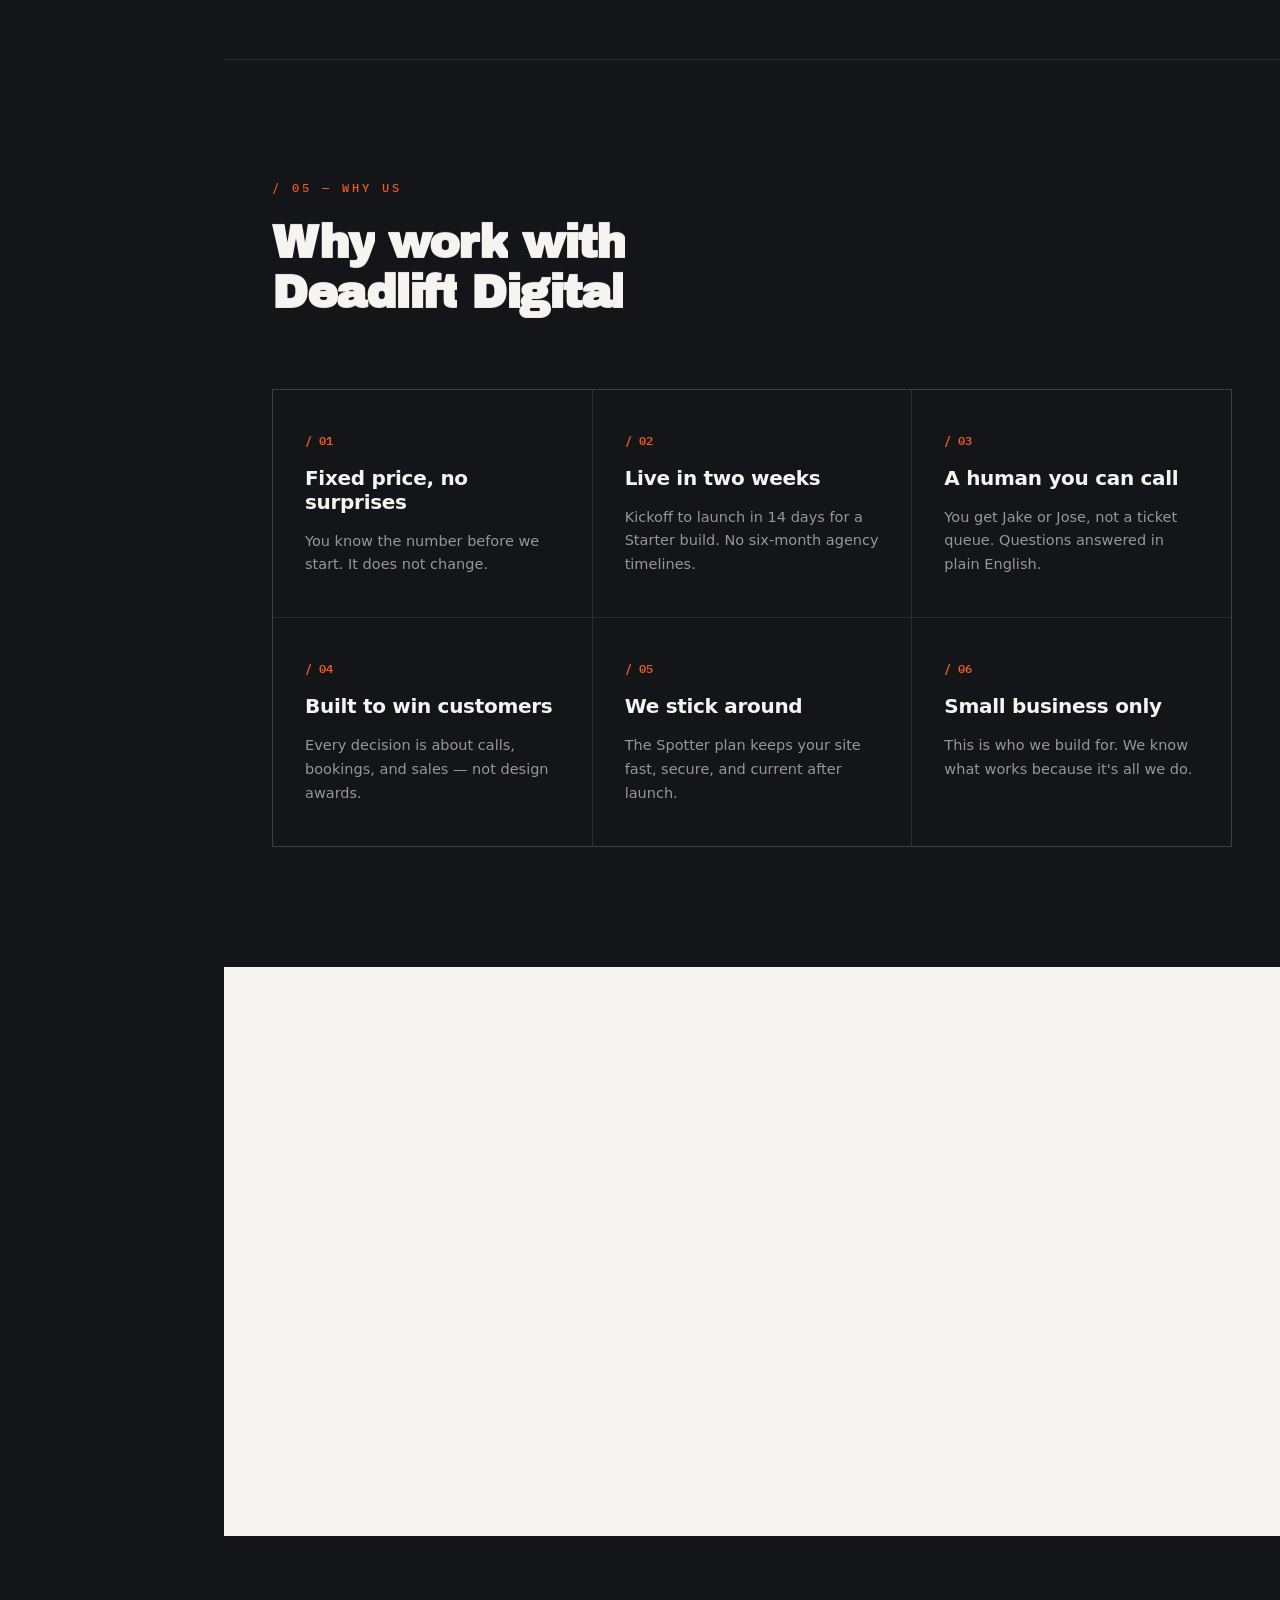
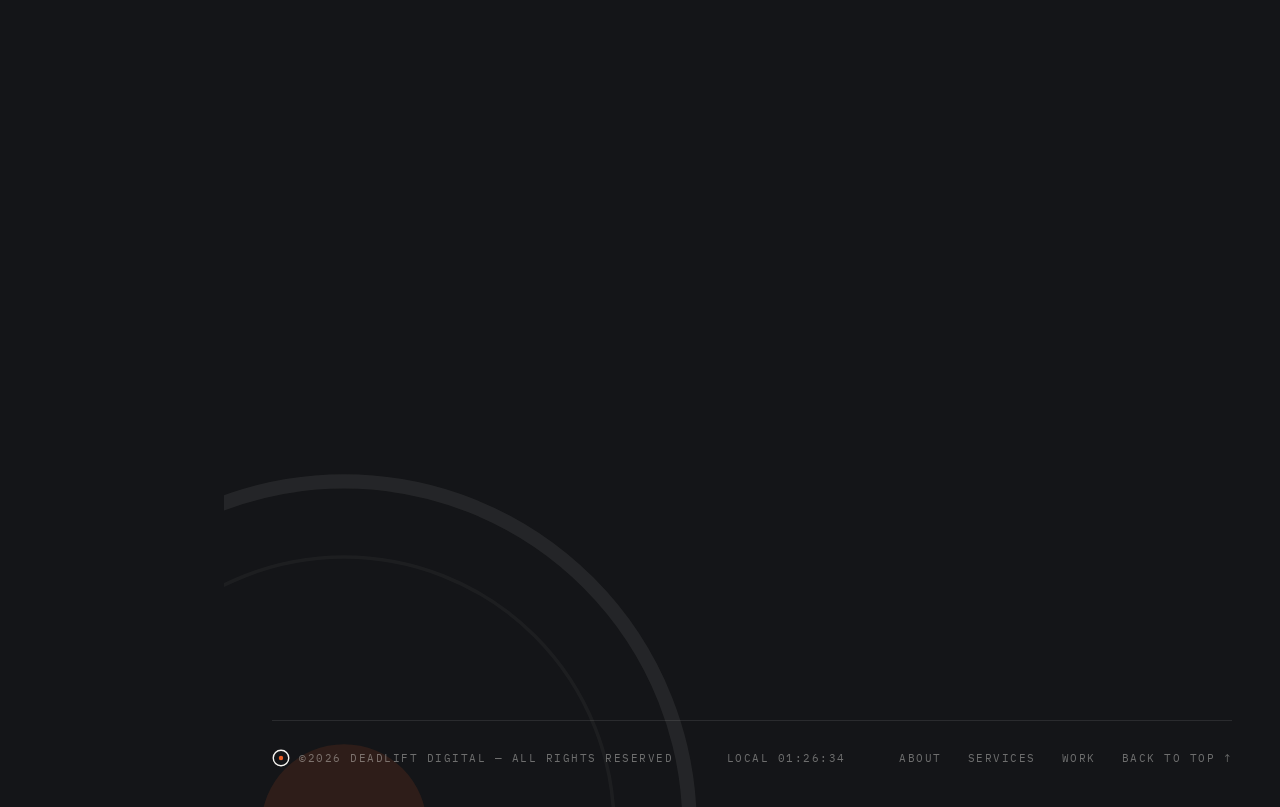
==== commit a33f0729: "Volumetric GL chalk burst (three.js raymarched shader) Replace the DOM lobe cloud with a real raymar" ====
--- a/index.html
+++ b/index.html
@@ -186,6 +186,8 @@
       <div class="smoke-field">
         <div class="smoke-layer smoke-layer-coarse"><div id="chalk-burst" class="smoke-anchor"></div></div>
         <div class="smoke-layer smoke-layer-fine"><div id="chalk-burst-fine" class="smoke-anchor"></div></div>
+        <!-- unfiltered top layer: crisp ring + grit fly in front of the GL volume -->
+        <div class="smoke-layer"><div id="chalk-burst-top" class="smoke-anchor"></div></div>
       </div>
     </div>
 
@@ -426,6 +428,7 @@
 
 </main>
 
+<script type="importmap">{"imports":{"three":"./vendor/three.module.min.js"}}</script>
 <script src="vendor/lenis.min.js" defer></script>
 <script src="main.js" defer></script>
 </body>
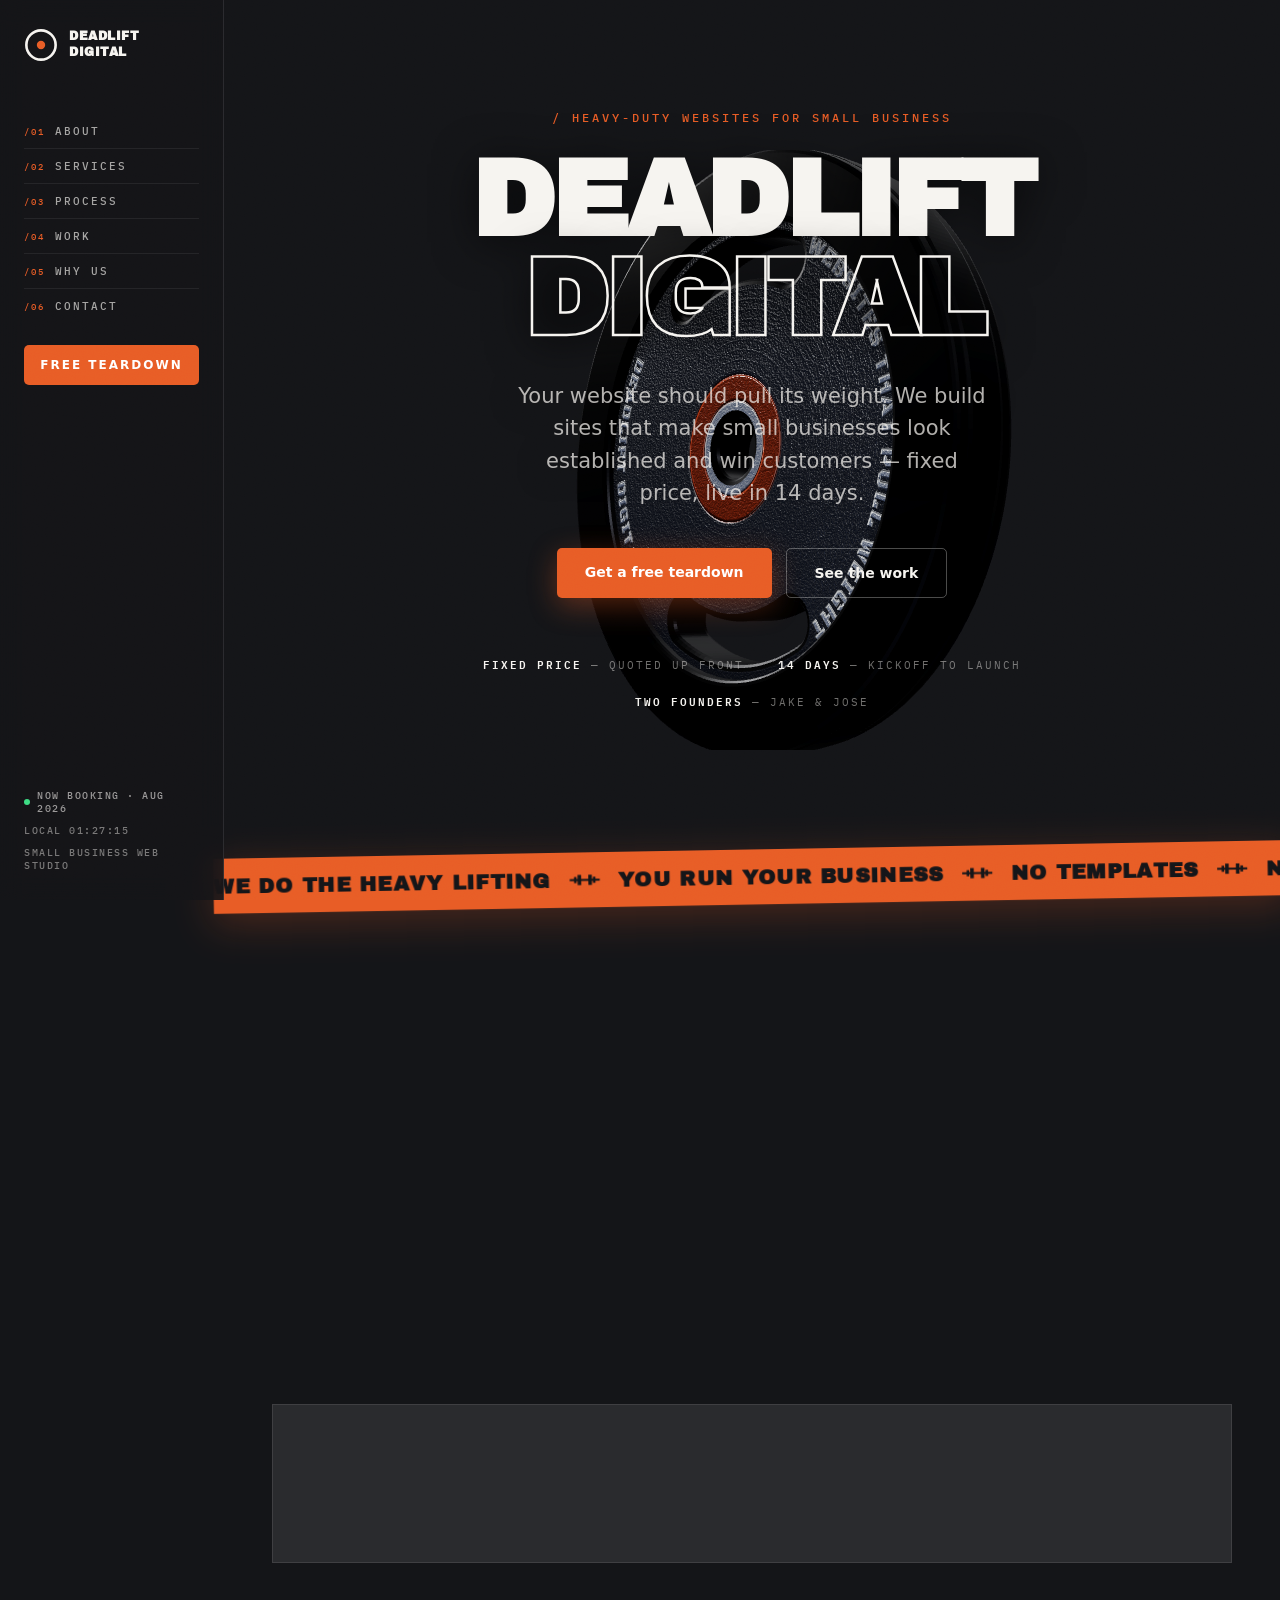
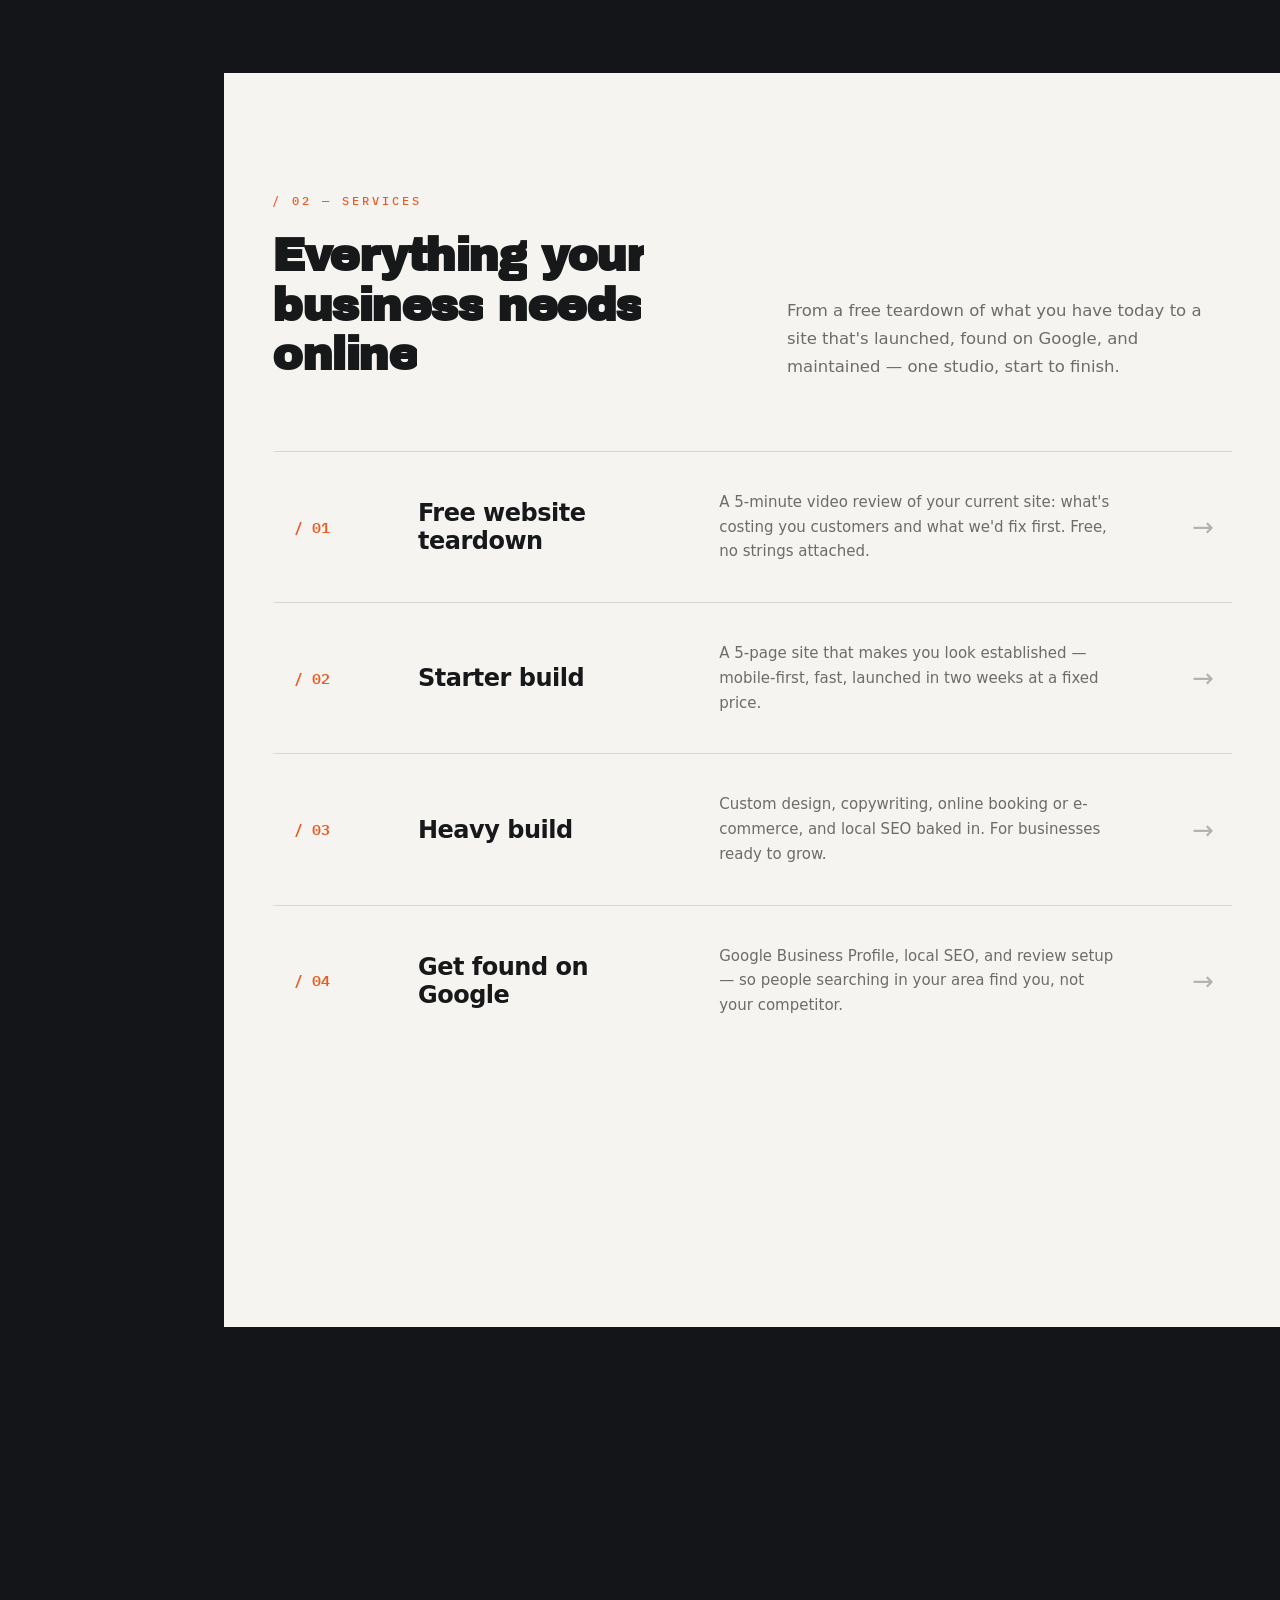
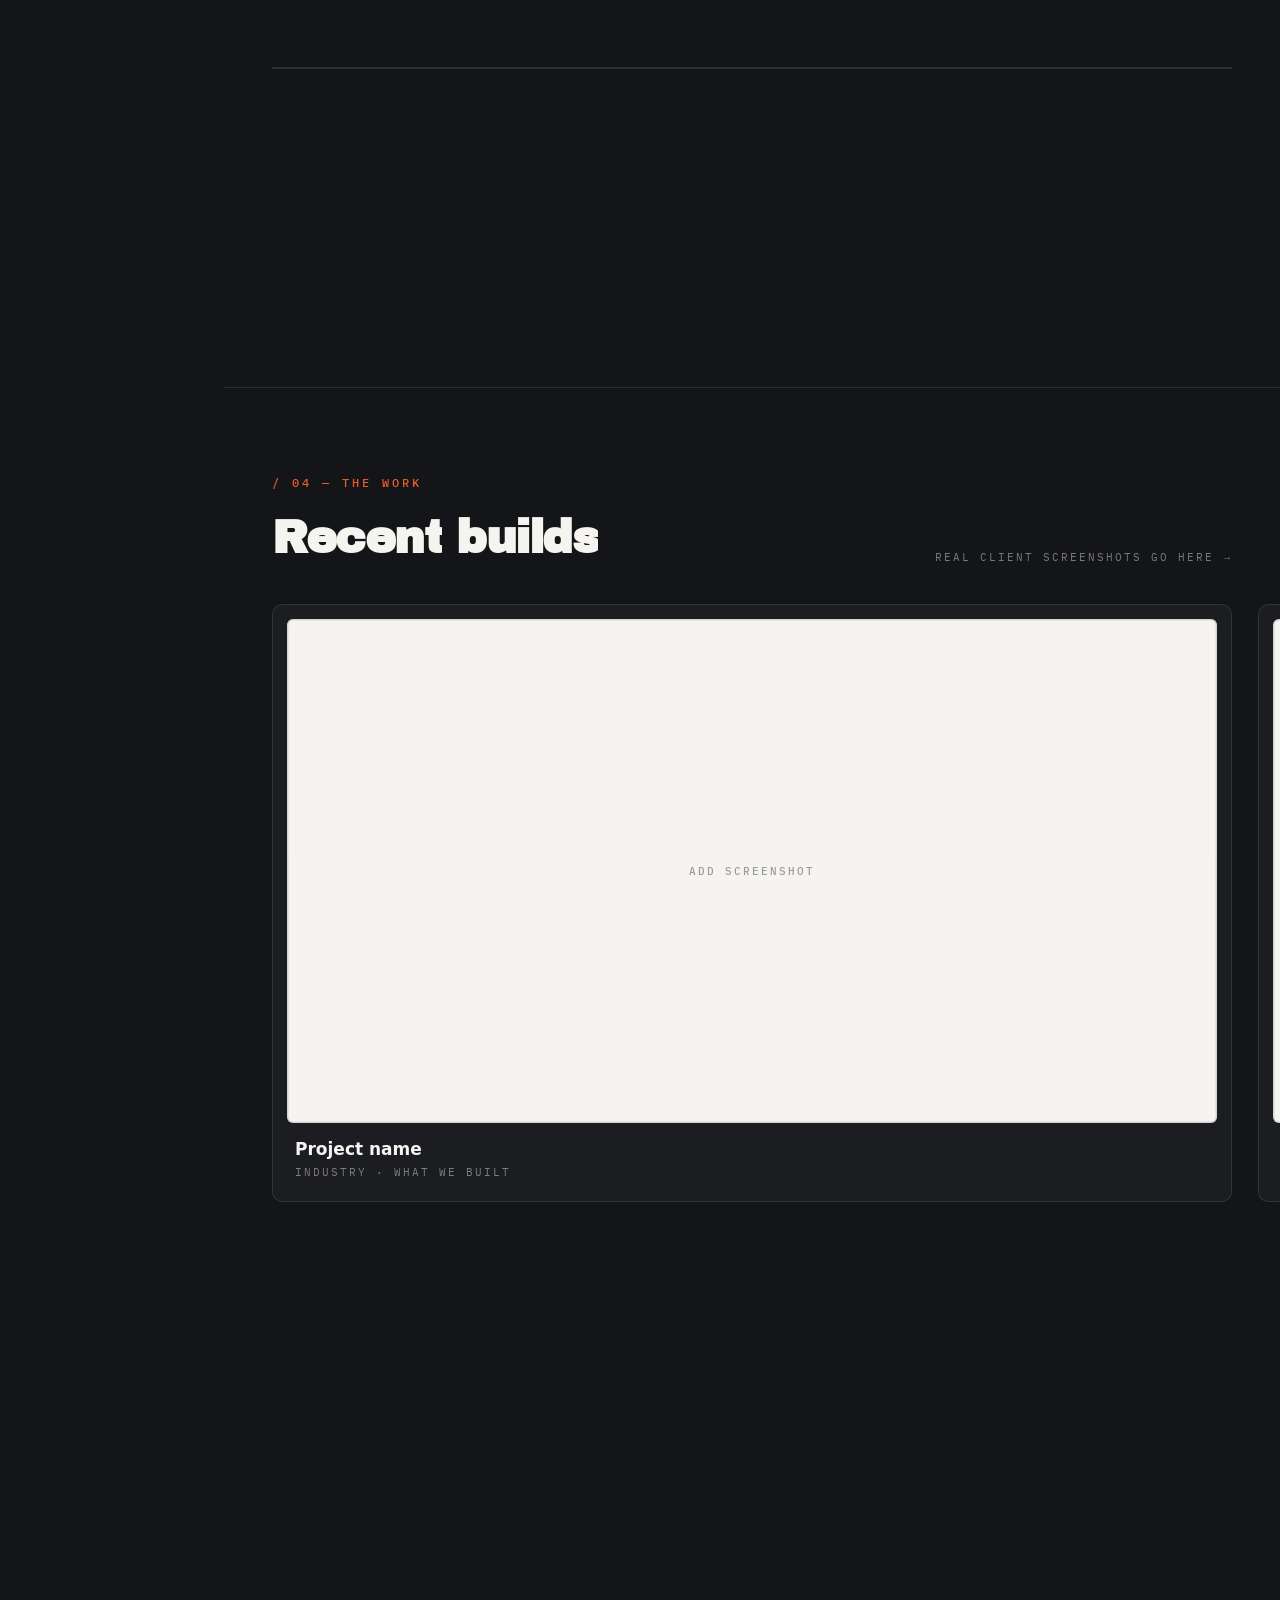
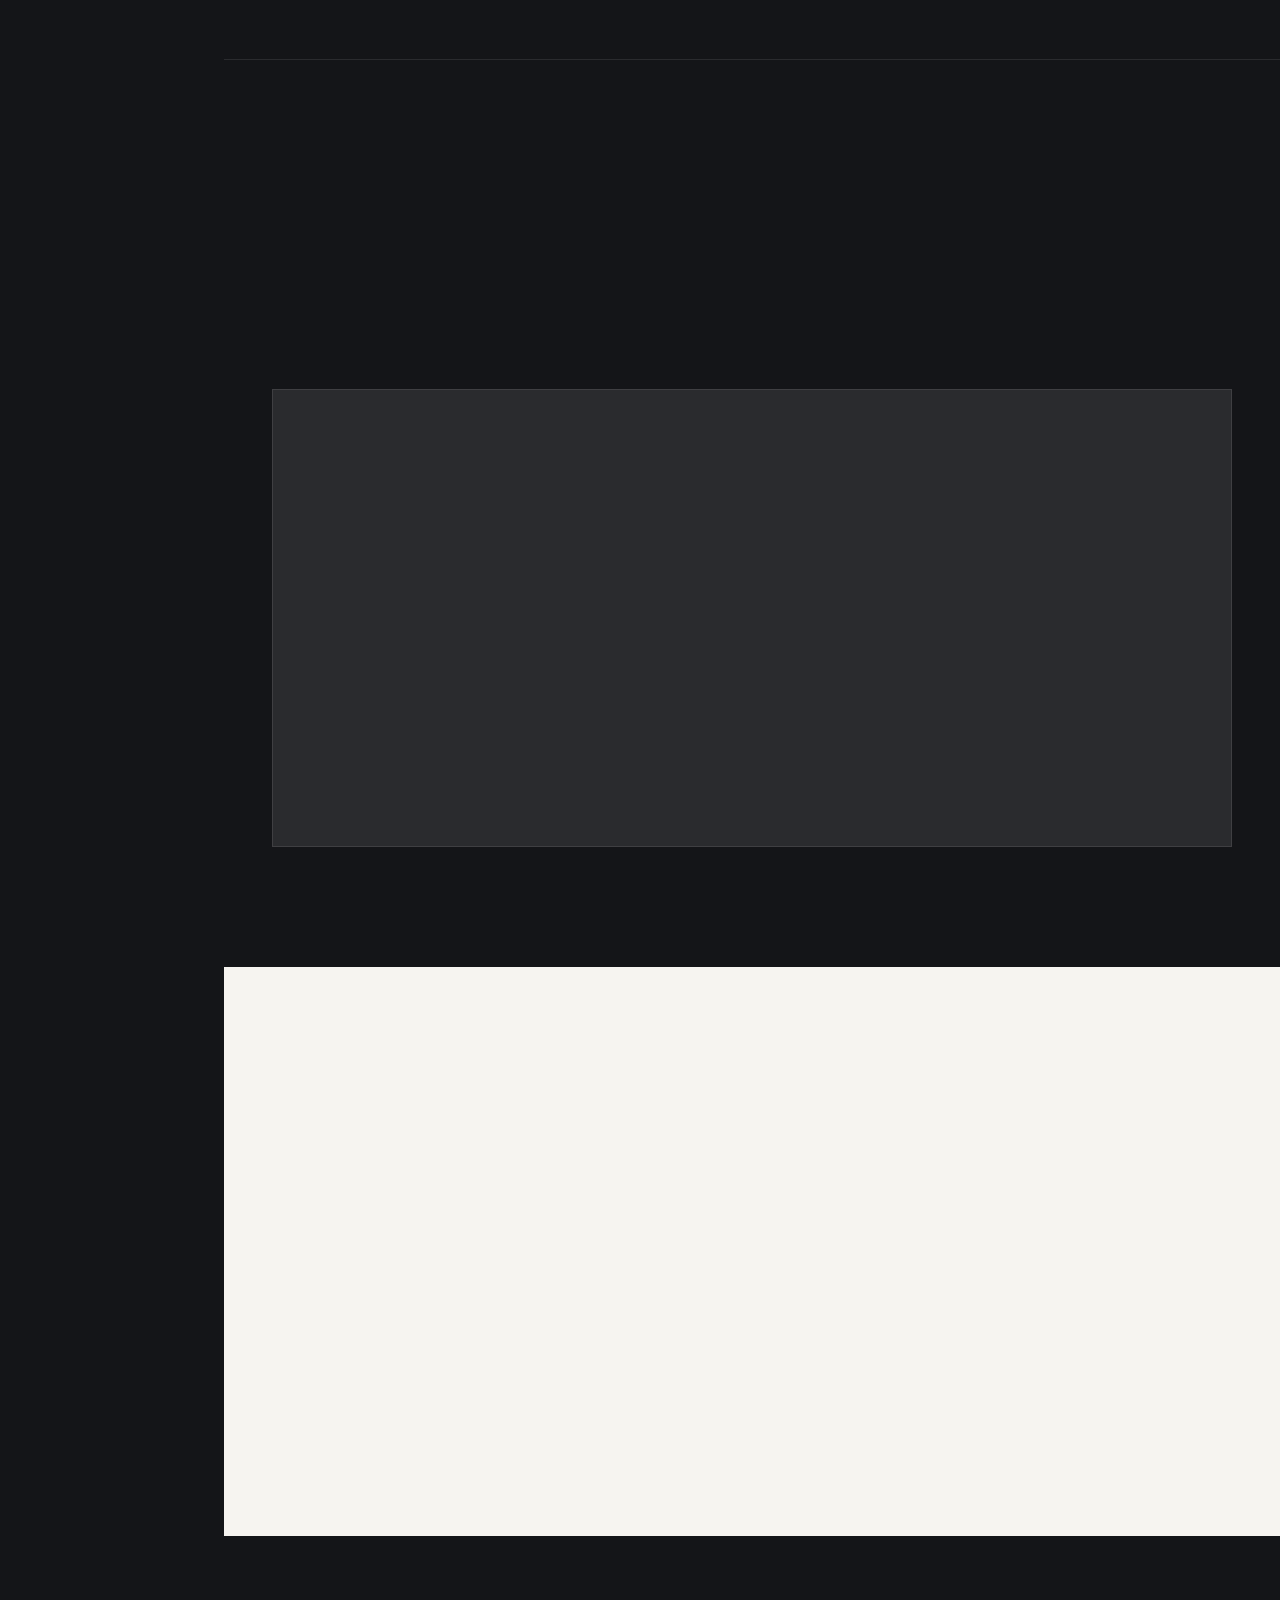
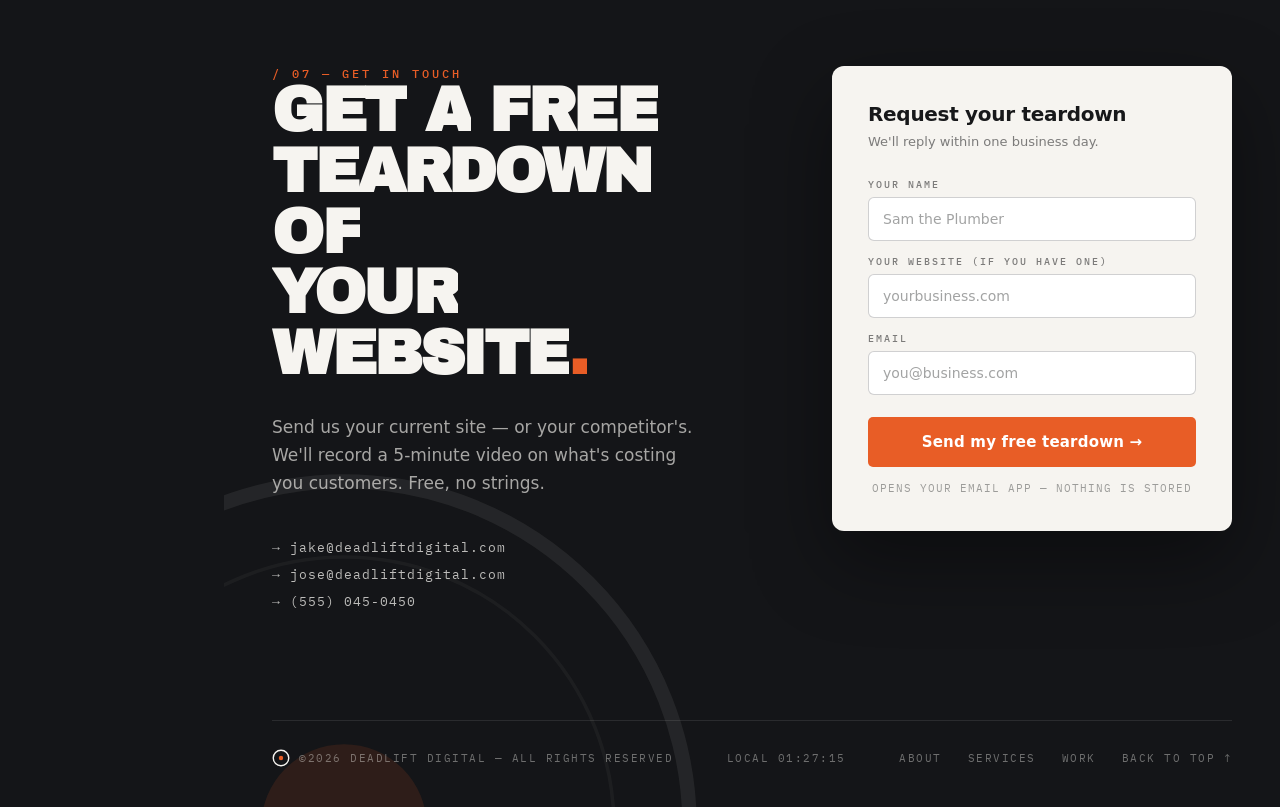
==== commit 9e179fcf: "Replace hero weight plate with realistic PBR three.js plate Swaps the flat CSS/SVG hero plate for a " ====
--- a/index.html
+++ b/index.html
@@ -11,6 +11,7 @@
 <meta property="og:type" content="website">
 <link rel="preload" href="fonts/archivo-black-latin.woff2" as="font" type="font/woff2" crossorigin>
 <link rel="preload" href="fonts/space-grotesk-latin.woff2" as="font" type="font/woff2" crossorigin>
+<link rel="preload" href="fonts/black-ops-one-latin.woff2" as="font" type="font/woff2" crossorigin>
 <link rel="stylesheet" href="styles.css">
 <script>document.documentElement.classList.add('js');</script>
 </head>
@@ -106,82 +107,10 @@
         <span class="chalk-speck" style="left:49%;bottom:26px;width:6px;height:4px;opacity:.75"></span>
       </div>
       <div id="plate-drop" class="plate-drop">
-        <div class="plate-tilt">
-          <div id="plate-3d" class="plate-3d">
-            <!-- front face -->
-            <div class="plate-face plate-front">
-              <svg width="600" height="600" viewBox="0 0 400 400" aria-hidden="true">
-                <defs>
-                  <radialGradient id="dd-metal" cx="38%" cy="34%" r="75%">
-                    <stop offset="0%" stop-color="#2e3035"></stop>
-                    <stop offset="55%" stop-color="#1e1f23"></stop>
-                    <stop offset="88%" stop-color="#26282d"></stop>
-                    <stop offset="100%" stop-color="#191a1d"></stop>
-                  </radialGradient>
-                  <path id="dd-ring" d="M 200,200 m -128,0 a 128,128 0 1,1 256,0 a 128,128 0 1,1 -256,0"></path>
-                </defs>
-                <circle cx="200" cy="200" r="194" fill="url(#dd-metal)" stroke="#0d0e10" stroke-width="3"></circle>
-                <circle cx="200" cy="200" r="188" fill="none" stroke="rgba(246,244,240,.5)" stroke-width="2.5"></circle>
-                <path d="M 60,86 A 182,182 0 0 1 200,18" fill="none" stroke="rgba(255,255,255,.07)" stroke-width="22" stroke-linecap="round"></path>
-                <circle cx="200" cy="200" r="152" fill="none" stroke="rgba(246,244,240,.3)" stroke-width="1.5"></circle>
-                <text class="plate-text"><textPath href="#dd-ring">DEADLIFT DIGITAL · WEBSITES THAT PULL WEIGHT · EST 2026 · DEADLIFT DIGITAL ·</textPath></text>
-                <circle cx="200" cy="200" r="104" fill="none" stroke="rgba(246,244,240,.18)" stroke-width="1.5"></circle>
-                <g fill="rgba(246,244,240,.22)">
-                  <circle cx="200" cy="122" r="5"></circle><circle cx="200" cy="278" r="5"></circle>
-                  <circle cx="122" cy="200" r="5"></circle><circle cx="278" cy="200" r="5"></circle>
-                  <circle cx="145" cy="145" r="5"></circle><circle cx="255" cy="255" r="5"></circle>
-                  <circle cx="255" cy="145" r="5"></circle><circle cx="145" cy="255" r="5"></circle>
-                </g>
-                <circle cx="200" cy="200" r="52" fill="#101113"></circle>
-                <circle cx="200" cy="200" r="44" fill="#e85d26"></circle>
-                <circle cx="200" cy="200" r="44" fill="none" stroke="rgba(0,0,0,.35)" stroke-width="6"></circle>
-                <path d="M 172,180 A 34,34 0 0 1 214,168" fill="none" stroke="rgba(255,255,255,.35)" stroke-width="7" stroke-linecap="round"></path>
-              </svg>
-            </div>
-            <!-- back face -->
-            <div class="plate-face plate-back">
-              <svg width="600" height="600" viewBox="0 0 400 400" aria-hidden="true">
-                <defs>
-                  <radialGradient id="dd-metal-b" cx="38%" cy="34%" r="75%">
-                    <stop offset="0%" stop-color="#2e3035"></stop>
-                    <stop offset="55%" stop-color="#1e1f23"></stop>
-                    <stop offset="88%" stop-color="#26282d"></stop>
-                    <stop offset="100%" stop-color="#191a1d"></stop>
-                  </radialGradient>
-                  <path id="dd-ring-b" d="M 200,200 m -128,0 a 128,128 0 1,1 256,0 a 128,128 0 1,1 -256,0"></path>
-                </defs>
-                <circle cx="200" cy="200" r="194" fill="url(#dd-metal-b)" stroke="#0d0e10" stroke-width="3"></circle>
-                <circle cx="200" cy="200" r="188" fill="none" stroke="rgba(246,244,240,.5)" stroke-width="2.5"></circle>
-                <circle cx="200" cy="200" r="152" fill="none" stroke="rgba(246,244,240,.3)" stroke-width="1.5"></circle>
-                <text class="plate-text"><textPath href="#dd-ring-b">DEADLIFT DIGITAL · WEBSITES THAT PULL WEIGHT · EST 2026 · DEADLIFT DIGITAL ·</textPath></text>
-                <circle cx="200" cy="200" r="104" fill="none" stroke="rgba(246,244,240,.18)" stroke-width="1.5"></circle>
-                <g fill="rgba(246,244,240,.22)">
-                  <circle cx="200" cy="122" r="5"></circle><circle cx="200" cy="278" r="5"></circle>
-                  <circle cx="122" cy="200" r="5"></circle><circle cx="278" cy="200" r="5"></circle>
-                  <circle cx="145" cy="145" r="5"></circle><circle cx="255" cy="255" r="5"></circle>
-                  <circle cx="255" cy="145" r="5"></circle><circle cx="145" cy="255" r="5"></circle>
-                </g>
-                <circle cx="200" cy="200" r="52" fill="#101113"></circle>
-                <circle cx="200" cy="200" r="44" fill="#e85d26"></circle>
-                <circle cx="200" cy="200" r="44" fill="none" stroke="rgba(0,0,0,.35)" stroke-width="6"></circle>
-              </svg>
-            </div>
-            <!-- rim depth -->
-            <div class="plate-rim" style="--z:-30px;background:#17181b"></div>
-            <div class="plate-rim" style="--z:-25px;background:#191a1e"></div>
-            <div class="plate-rim" style="--z:-20px;background:#1b1c20"></div>
-            <div class="plate-rim" style="--z:-15px;background:#1d1e22"></div>
-            <div class="plate-rim" style="--z:-10px;background:#1f2024"></div>
-            <div class="plate-rim" style="--z:-5px;background:#212226"></div>
-            <div class="plate-rim" style="--z:0px;background:#232428"></div>
-            <div class="plate-rim" style="--z:5px;background:#212226"></div>
-            <div class="plate-rim" style="--z:10px;background:#1f2024"></div>
-            <div class="plate-rim" style="--z:15px;background:#1d1e22"></div>
-            <div class="plate-rim" style="--z:20px;background:#1b1c20"></div>
-            <div class="plate-rim" style="--z:25px;background:#191a1e"></div>
-            <div class="plate-rim" style="--z:30px;background:#17181b"></div>
-          </div>
-        </div>
+        <!-- Realistic GL plate (js/plate-gl.js) renders its canvas here;
+             the drop transform stays on the wrapper above, spin/scroll
+             rotation is fed to the scene from main.js -->
+        <div id="plate-gl" class="plate-gl"></div>
       </div>
       <div class="smoke-field">
         <div class="smoke-layer smoke-layer-coarse"><div id="chalk-burst" class="smoke-anchor"></div></div>
@@ -194,35 +123,9 @@
     <div class="hero-inner" data-shake>
       <p class="eyebrow eyebrow-accent hero-eyebrow">/ HEAVY-DUTY WEBSITES FOR SMALL BUSINESS</p>
 
-      <!-- Mobile-only inline plate (slow spin) -->
-      <div class="plate-inline" aria-hidden="true">
-        <svg viewBox="0 0 400 400" aria-hidden="true">
-          <defs>
-            <radialGradient id="dd-metal-m" cx="38%" cy="34%" r="75%">
-              <stop offset="0%" stop-color="#2e3035"></stop>
-              <stop offset="55%" stop-color="#1e1f23"></stop>
-              <stop offset="88%" stop-color="#26282d"></stop>
-              <stop offset="100%" stop-color="#191a1d"></stop>
-            </radialGradient>
-            <path id="dd-ring-m" d="M 200,200 m -128,0 a 128,128 0 1,1 256,0 a 128,128 0 1,1 -256,0"></path>
-          </defs>
-          <circle cx="200" cy="200" r="194" fill="url(#dd-metal-m)" stroke="#0d0e10" stroke-width="3"></circle>
-          <circle cx="200" cy="200" r="188" fill="none" stroke="rgba(246,244,240,.5)" stroke-width="2.5"></circle>
-          <circle cx="200" cy="200" r="152" fill="none" stroke="rgba(246,244,240,.3)" stroke-width="1.5"></circle>
-          <text class="plate-text"><textPath href="#dd-ring-m">DEADLIFT DIGITAL · WEBSITES THAT PULL WEIGHT · EST 2026 · DEADLIFT DIGITAL ·</textPath></text>
-          <circle cx="200" cy="200" r="104" fill="none" stroke="rgba(246,244,240,.18)" stroke-width="1.5"></circle>
-          <g fill="rgba(246,244,240,.22)">
-            <circle cx="200" cy="122" r="5"></circle><circle cx="200" cy="278" r="5"></circle>
-            <circle cx="122" cy="200" r="5"></circle><circle cx="278" cy="200" r="5"></circle>
-            <circle cx="145" cy="145" r="5"></circle><circle cx="255" cy="255" r="5"></circle>
-            <circle cx="255" cy="145" r="5"></circle><circle cx="145" cy="255" r="5"></circle>
-          </g>
-          <circle cx="200" cy="200" r="52" fill="#101113"></circle>
-          <circle cx="200" cy="200" r="44" fill="#e85d26"></circle>
-          <circle cx="200" cy="200" r="44" fill="none" stroke="rgba(0,0,0,.35)" stroke-width="6"></circle>
-          <path d="M 172,180 A 34,34 0 0 1 214,168" fill="none" stroke="rgba(255,255,255,.35)" stroke-width="7" stroke-linecap="round"></path>
-        </svg>
-      </div>
+      <!-- Mobile-only inline plate: the GL plate renders face-on here and
+           the CSS dd-spin animation keeps the original slow record spin -->
+      <div id="plate-inline" class="plate-inline" aria-hidden="true"></div>
 
       <h1 id="hero-title" class="hero-title">
         <span class="hero-title-fill">DEADLIFT</span>
--- a/styles.css
+++ b/styles.css
@@ -18,6 +18,9 @@
 @font-face{font-family:'IBM Plex Mono';font-style:normal;font-weight:500;font-display:swap;src:url("fonts/ibm-plex-mono-500-latin-ext.woff2") format('woff2');unicode-range:U+0100-02BA,U+02BD-02C5,U+02C7-02CC,U+02CE-02D7,U+02DD-02FF,U+0304,U+0308,U+0329,U+1D00-1DBF,U+1E00-1E9F,U+1EF2-1EFF,U+2020,U+20A0-20AB,U+20AD-20C0,U+2113,U+2C60-2C7F,U+A720-A7FF;}
 @font-face{font-family:'IBM Plex Mono';font-style:normal;font-weight:600;font-display:swap;src:url("fonts/ibm-plex-mono-600-latin.woff2") format('woff2');unicode-range:U+0000-00FF,U+0131,U+0152-0153,U+02BB-02BC,U+02C6,U+02DA,U+02DC,U+0304,U+0308,U+0329,U+2000-206F,U+20AC,U+2122,U+2191,U+2193,U+2212,U+2215,U+FEFF,U+FFFD;}
 @font-face{font-family:'IBM Plex Mono';font-style:normal;font-weight:600;font-display:swap;src:url("fonts/ibm-plex-mono-600-latin-ext.woff2") format('woff2');unicode-range:U+0100-02BA,U+02BD-02C5,U+02C7-02CC,U+02CE-02D7,U+02DD-02FF,U+0304,U+0308,U+0329,U+1D00-1DBF,U+1E00-1E9F,U+1EF2-1EFF,U+2020,U+20A0-20AB,U+20AD-20C0,U+2113,U+2C60-2C7F,U+A720-A7FF;}
+
+/* stencil face baked into the GL hero plate's textures (js/plate-gl.js) */
+@font-face{font-family:'Black Ops One';font-style:normal;font-weight:400;font-display:swap;src:url("fonts/black-ops-one-latin.woff2") format('woff2');unicode-range:U+0000-00FF,U+0131,U+0152-0153,U+02BB-02BC,U+02C6,U+02DA,U+02DC,U+0304,U+0308,U+0329,U+2000-206F,U+20AC,U+2122,U+2191,U+2193,U+2212,U+2215,U+FEFF,U+FFFD;}
 
 /* ---------- Tokens ---------- */
 :root{
@@ -99,14 +102,20 @@
 .rail-nav>a:active{color:var(--orange-hi);transform:translateX(4px)}
 .rail-nav>a:nth-last-of-type(2){border-bottom:none}
 .rail-num{font-size:9px;color:var(--orange)}
+/* shared button identity (desktop rail + mobile drawer) */
 .rail-cta{
   margin-top:22px;display:block;text-align:center;padding:13px 14px;
-  background:var(--orange);color:#fff;border-radius:5px;
-  font:600 12px var(--body);letter-spacing:.5px;border-bottom:none;
+  background:var(--orange);color:#fff;border-radius:5px;border-bottom:none;
+  font:600 12px var(--body);letter-spacing:.5px;
   transition:transform .12s ease,background .2s ease;
 }
 .rail-cta:hover{background:var(--orange-hi);color:#fff}
 .rail-cta:active{transform:scale(.94);background:var(--orange-lo)}
+/* .rail-nav>a (0,1,1) is more specific than base .rail-cta (0,1,0) and would
+   clobber the button's display/padding/font/color/centering — re-assert */
+.rail-nav>a.rail-cta{display:block;gap:0;padding:13px 14px;border-bottom:none;color:#fff;font:600 12px var(--body)}
+.rail-nav>a.rail-cta:hover{color:#fff}
+.rail-nav>a.rail-cta:active{transform:scale(.94)}
 .rail-ticker{margin-top:auto;display:flex;flex-direction:column;gap:9px;font:500 9.5px var(--mono);letter-spacing:1.5px;color:rgba(246,244,240,.45)}
 .rail-status{display:flex;align-items:center;gap:7px;color:rgba(246,244,240,.6)}
 .rail-status .dot{width:6px;height:6px;border-radius:50%;background:#3ddc84;animation:dd-blink 2s infinite;flex:none}
@@ -135,7 +144,7 @@
 /* ---------- Hero ---------- */
 .hero{position:relative;padding:110px 48px 140px;min-height:90vh;display:flex;align-items:center;justify-content:center;text-align:center}
 
-.plate-stage{position:fixed;top:50%;left:calc(50% + 112px);z-index:0;pointer-events:none;transform:translate(-50%,-50%);perspective:1500px}
+.plate-stage{position:fixed;top:50%;left:calc(50% + 112px);z-index:0;pointer-events:none;transform:translate(-50%,-50%)}
 .chalk-pile{position:absolute;left:50%;bottom:-18px;transform:translateX(-50%);width:400px;height:100px;pointer-events:none}
 .chalk-mound{position:absolute;left:50%;transform:translateX(-50%);border-radius:50%}
 .chalk-mound-3{bottom:0;width:400px;height:54px;background:radial-gradient(ellipse at 50% 55%,rgba(246,244,240,.32),rgba(246,244,240,0) 72%);filter:blur(7px)}
@@ -143,14 +152,9 @@
 .chalk-mound-1{bottom:20px;width:130px;height:36px;background:radial-gradient(ellipse at 48% 40%,rgba(250,249,246,.8),rgba(246,244,240,0) 78%);filter:blur(2px)}
 .chalk-speck{position:absolute;border-radius:50%;background:#f6f4f0}
 
-.plate-drop{transform-style:preserve-3d;will-change:transform}
-.plate-tilt{transform:rotateX(10deg);transform-style:preserve-3d}
-.plate-3d{position:relative;width:600px;height:600px;transform-style:preserve-3d;will-change:transform}
-.plate-face{position:absolute;inset:0;backface-visibility:hidden}
-.plate-front{transform:translateZ(32px)}
-.plate-back{transform:rotateY(180deg) translateZ(32px)}
-.plate-rim{position:absolute;inset:0;border-radius:50%;box-shadow:inset 0 0 0 3px rgba(0,0,0,.4);transform:translateZ(var(--z))}
-.plate-text{font:600 15px var(--mono);letter-spacing:6px;fill:rgba(246,244,240,.5)}
+.plate-drop{will-change:transform}
+.plate-gl{position:relative;width:600px;height:600px}
+.plate-gl canvas{display:block;width:100%;height:100%}
 
 .smoke-field{position:absolute;left:50%;bottom:-110px;width:1600px;height:780px;margin-left:-800px;pointer-events:none}
 .smoke-layer{position:absolute;inset:0;pointer-events:none}
@@ -363,14 +367,15 @@
   .mnav-inner{display:flex;flex-direction:column}
   .mnav-inner>a{display:flex;align-items:baseline;gap:12px;padding:17px 0;border-bottom:1px solid rgba(246,244,240,.08);color:var(--chalk);font:500 15px var(--mono);letter-spacing:2px}
   .mnav-inner .rail-num{font-size:11px;color:var(--orange)}
-  .mnav-inner .rail-cta{margin-top:24px;border-bottom:none;font-size:13px;padding:15px}
+  /* same override in the drawer: .mnav-inner>a (0,1,1) beats base .rail-cta */
+  .mnav-inner>a.rail-cta{display:block;text-align:center;margin-top:24px;border-bottom:none;color:#fff;font:600 13px var(--body);letter-spacing:.5px;padding:15px}
 
   /* hero → mobile */
   .hero{min-height:auto;padding:44px 24px 56px}
   .plate-stage{display:none}
   .hero-inner{max-width:none}
   .plate-inline{display:block;width:230px;height:230px;margin:30px auto 26px;animation:dd-spin 80s linear infinite}
-  .plate-inline svg{width:100%;height:100%}
+  .plate-inline canvas{display:block;width:100%;height:100%}
   .hero-eyebrow{font-size:10px;letter-spacing:2.5px;margin-bottom:0;animation:none}
   .hero-title{animation:none;text-shadow:none}
   .hero-title span{font-size:52px;line-height:.94;letter-spacing:-2px}
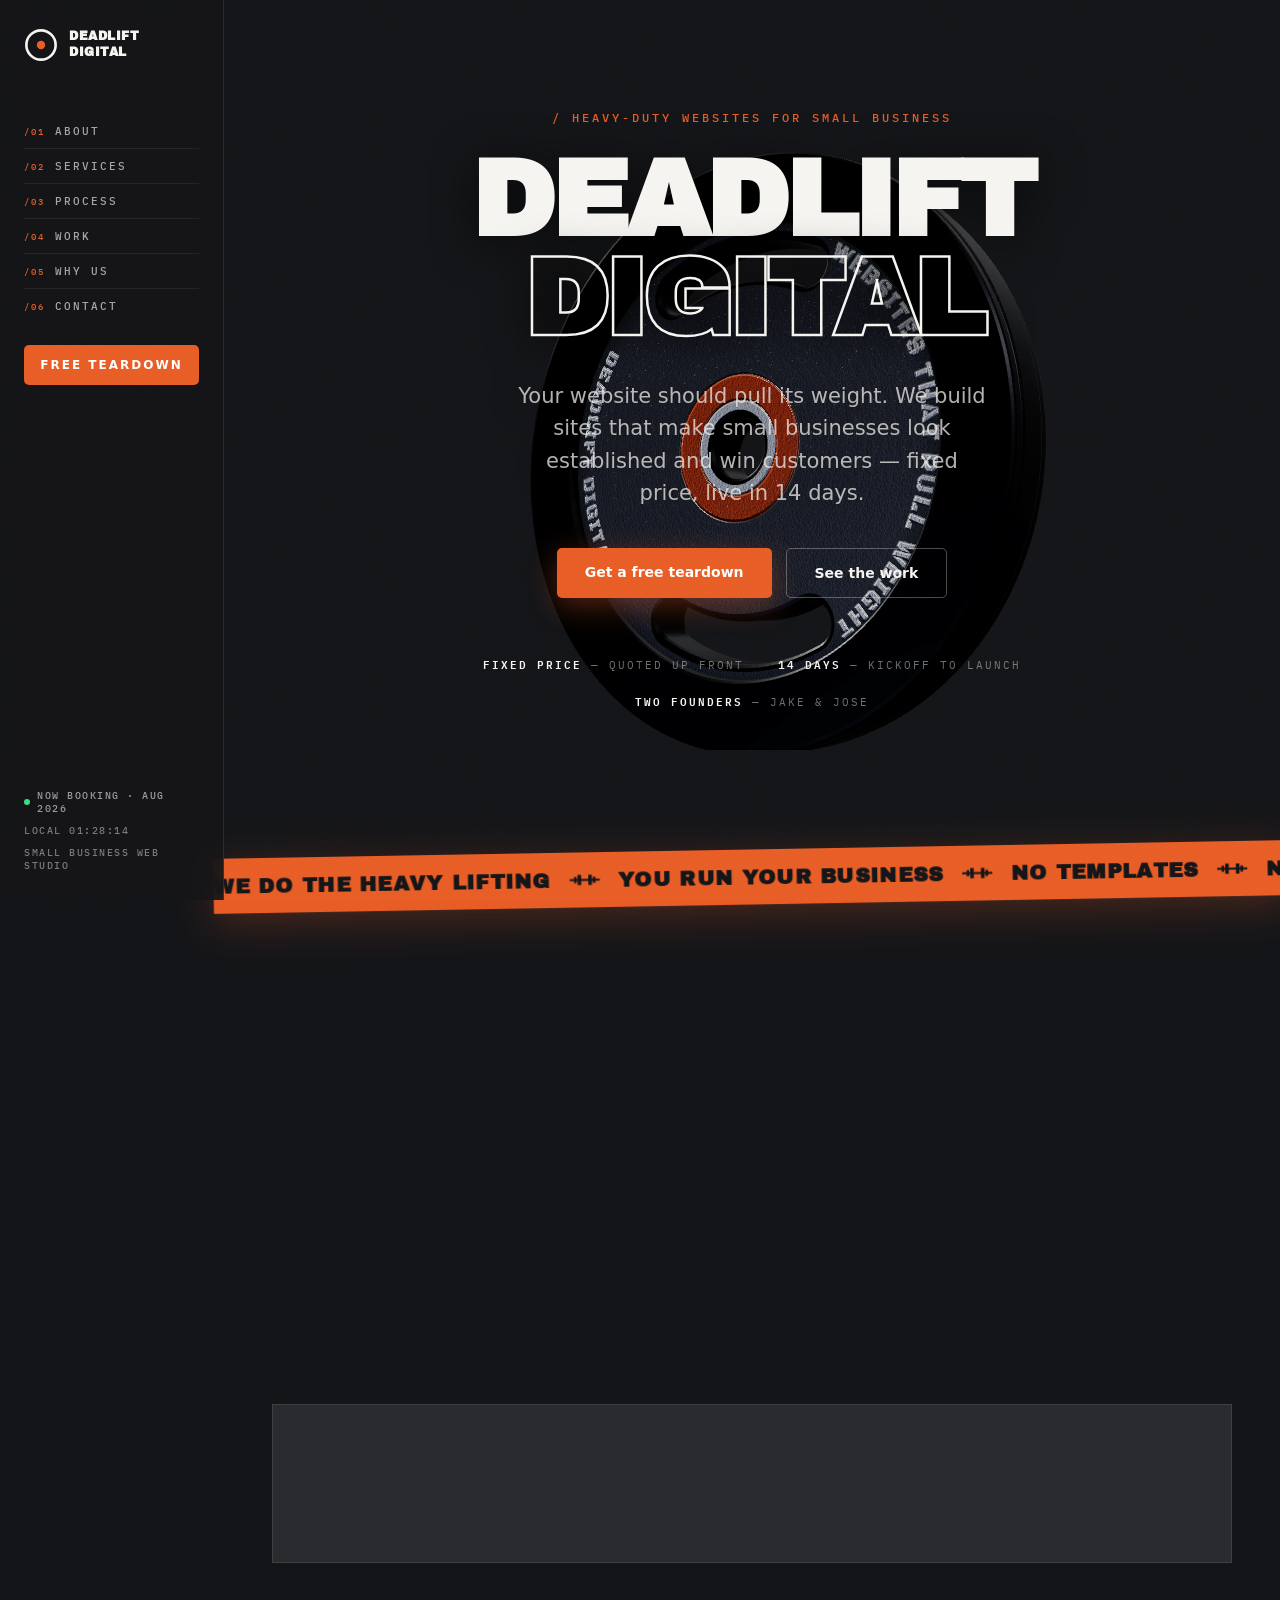
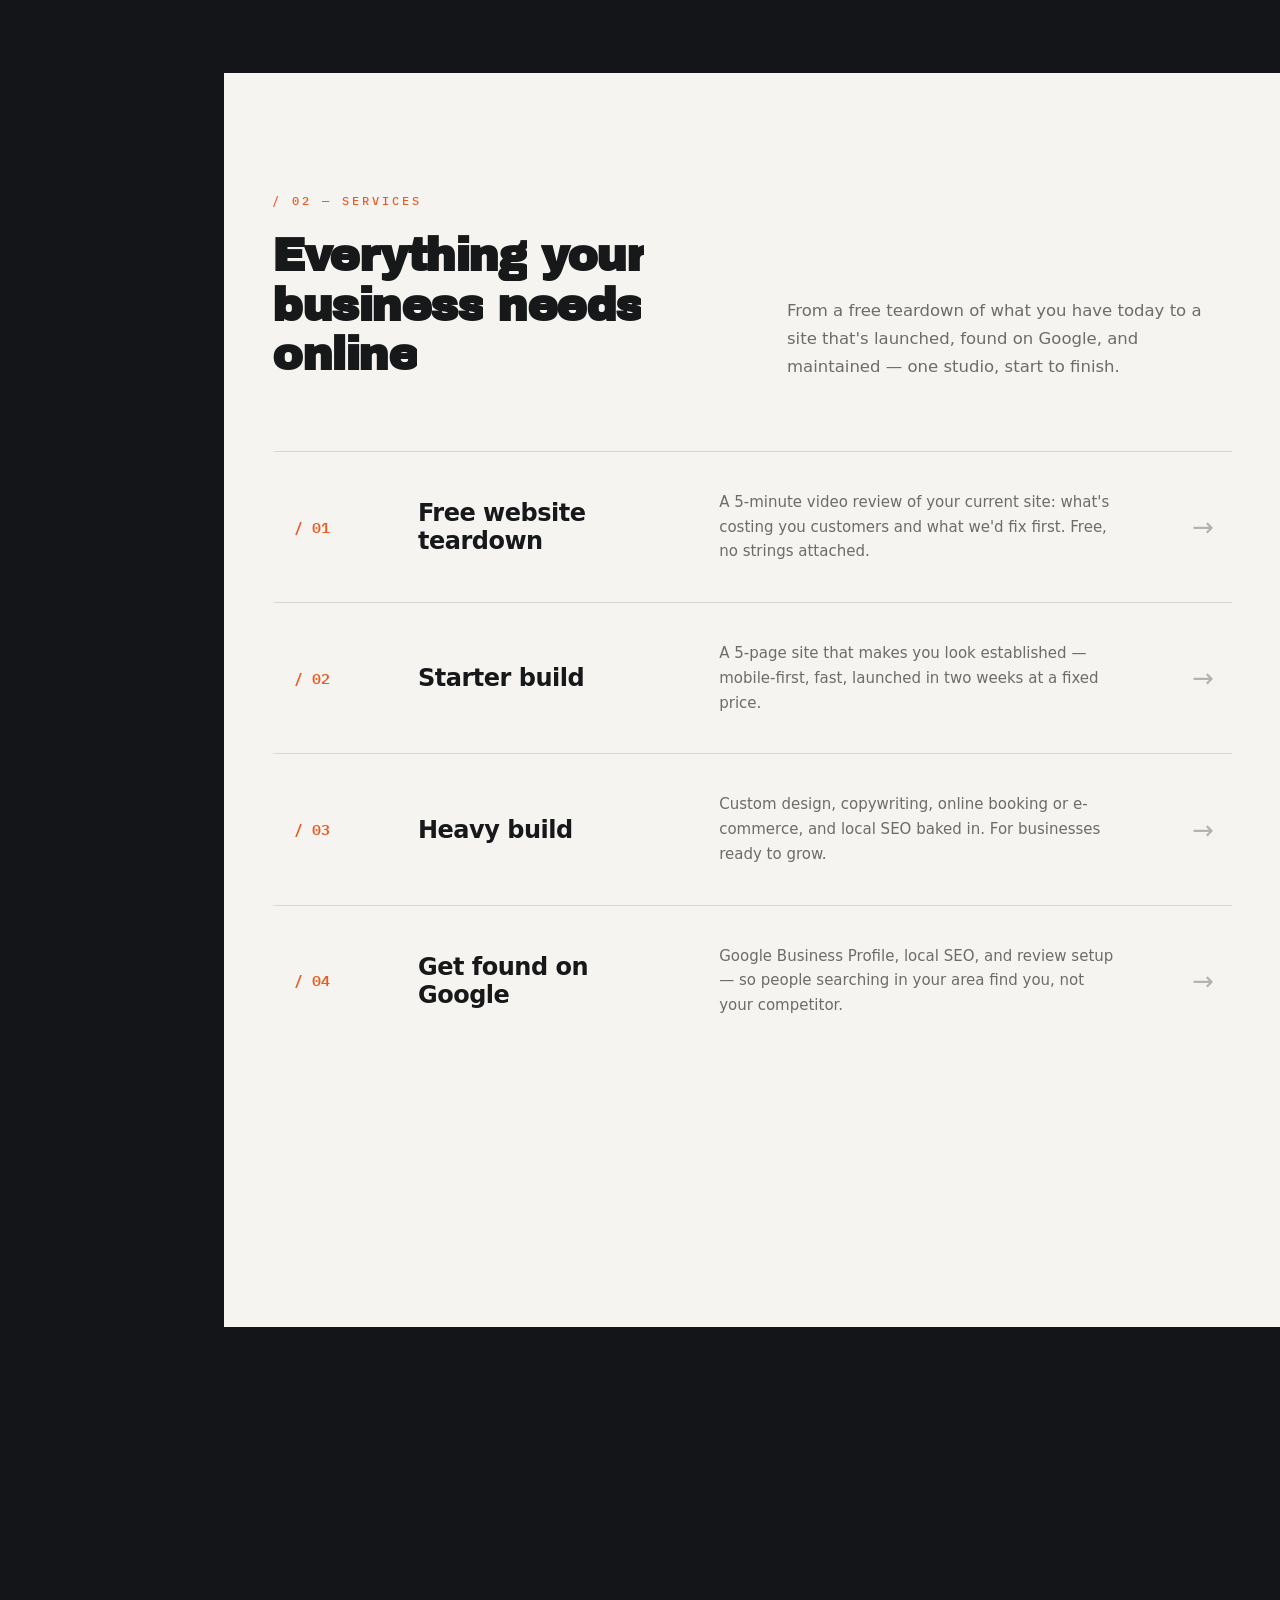
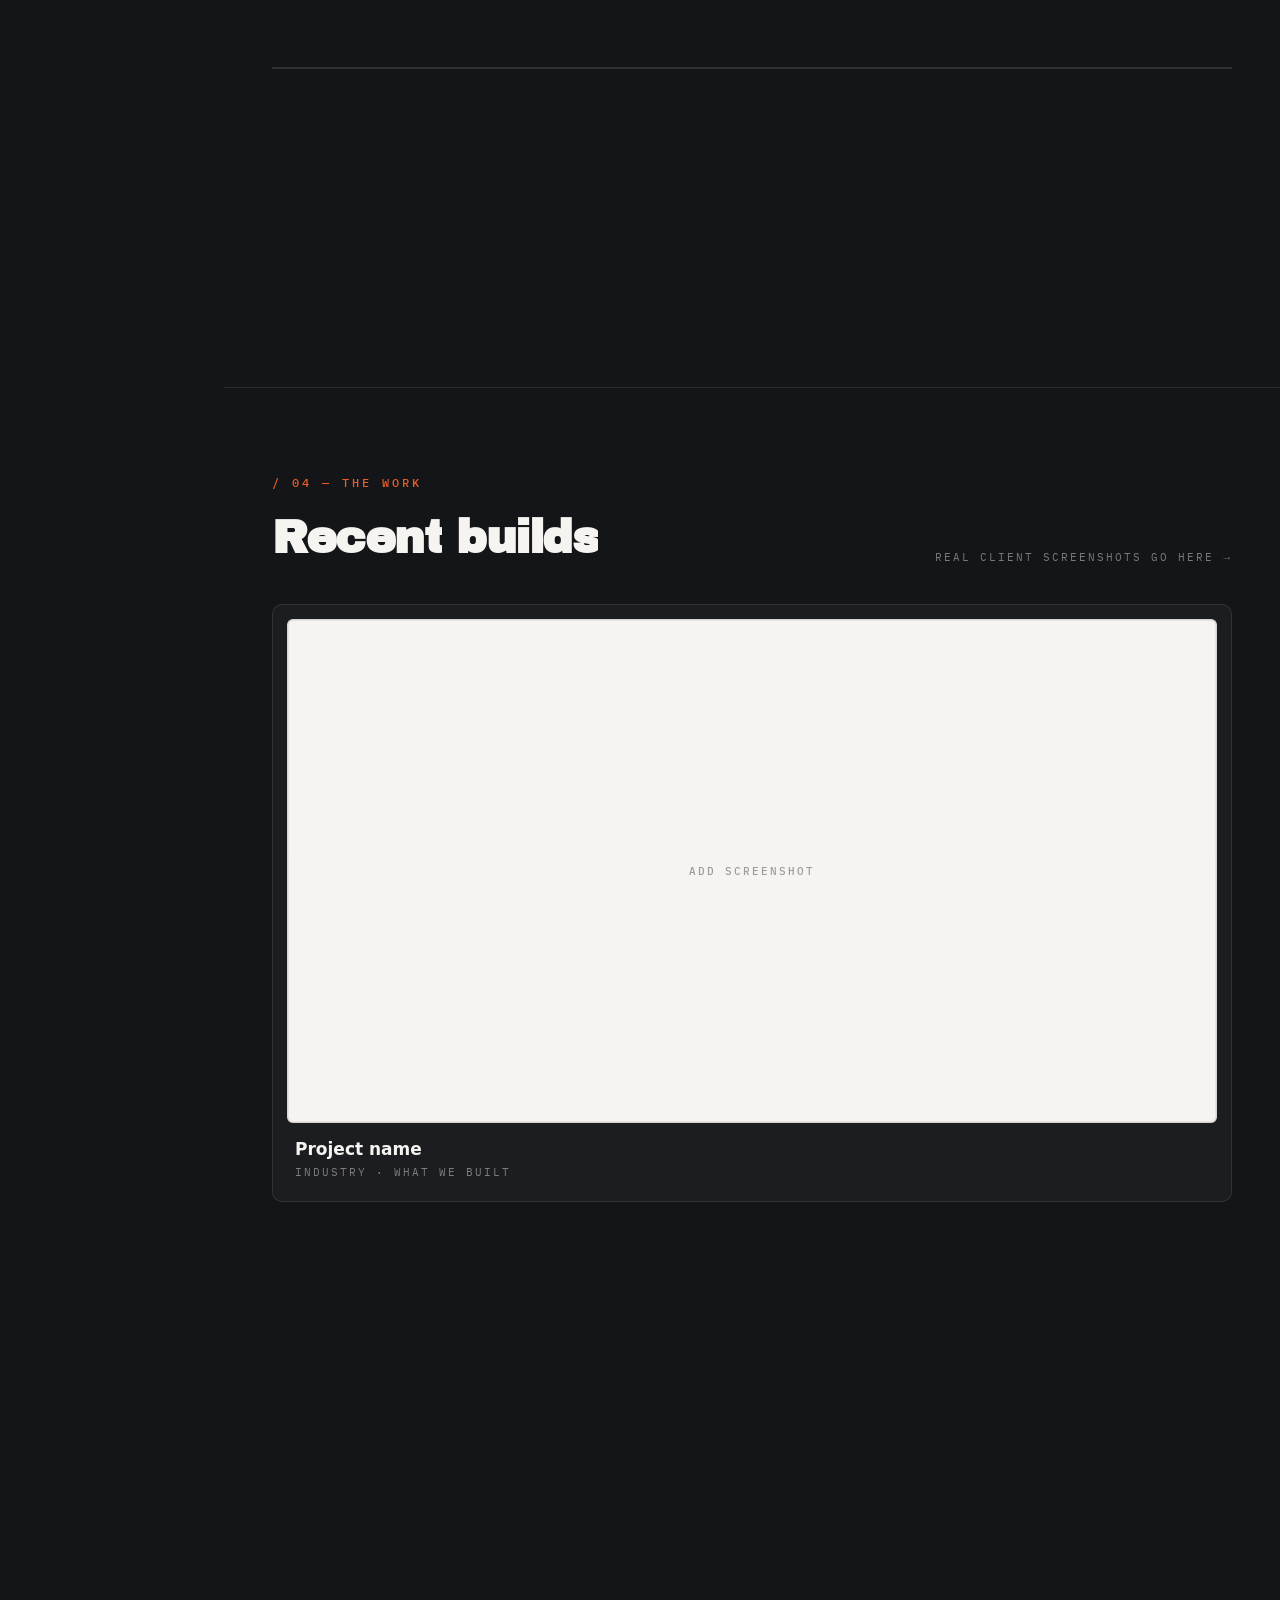
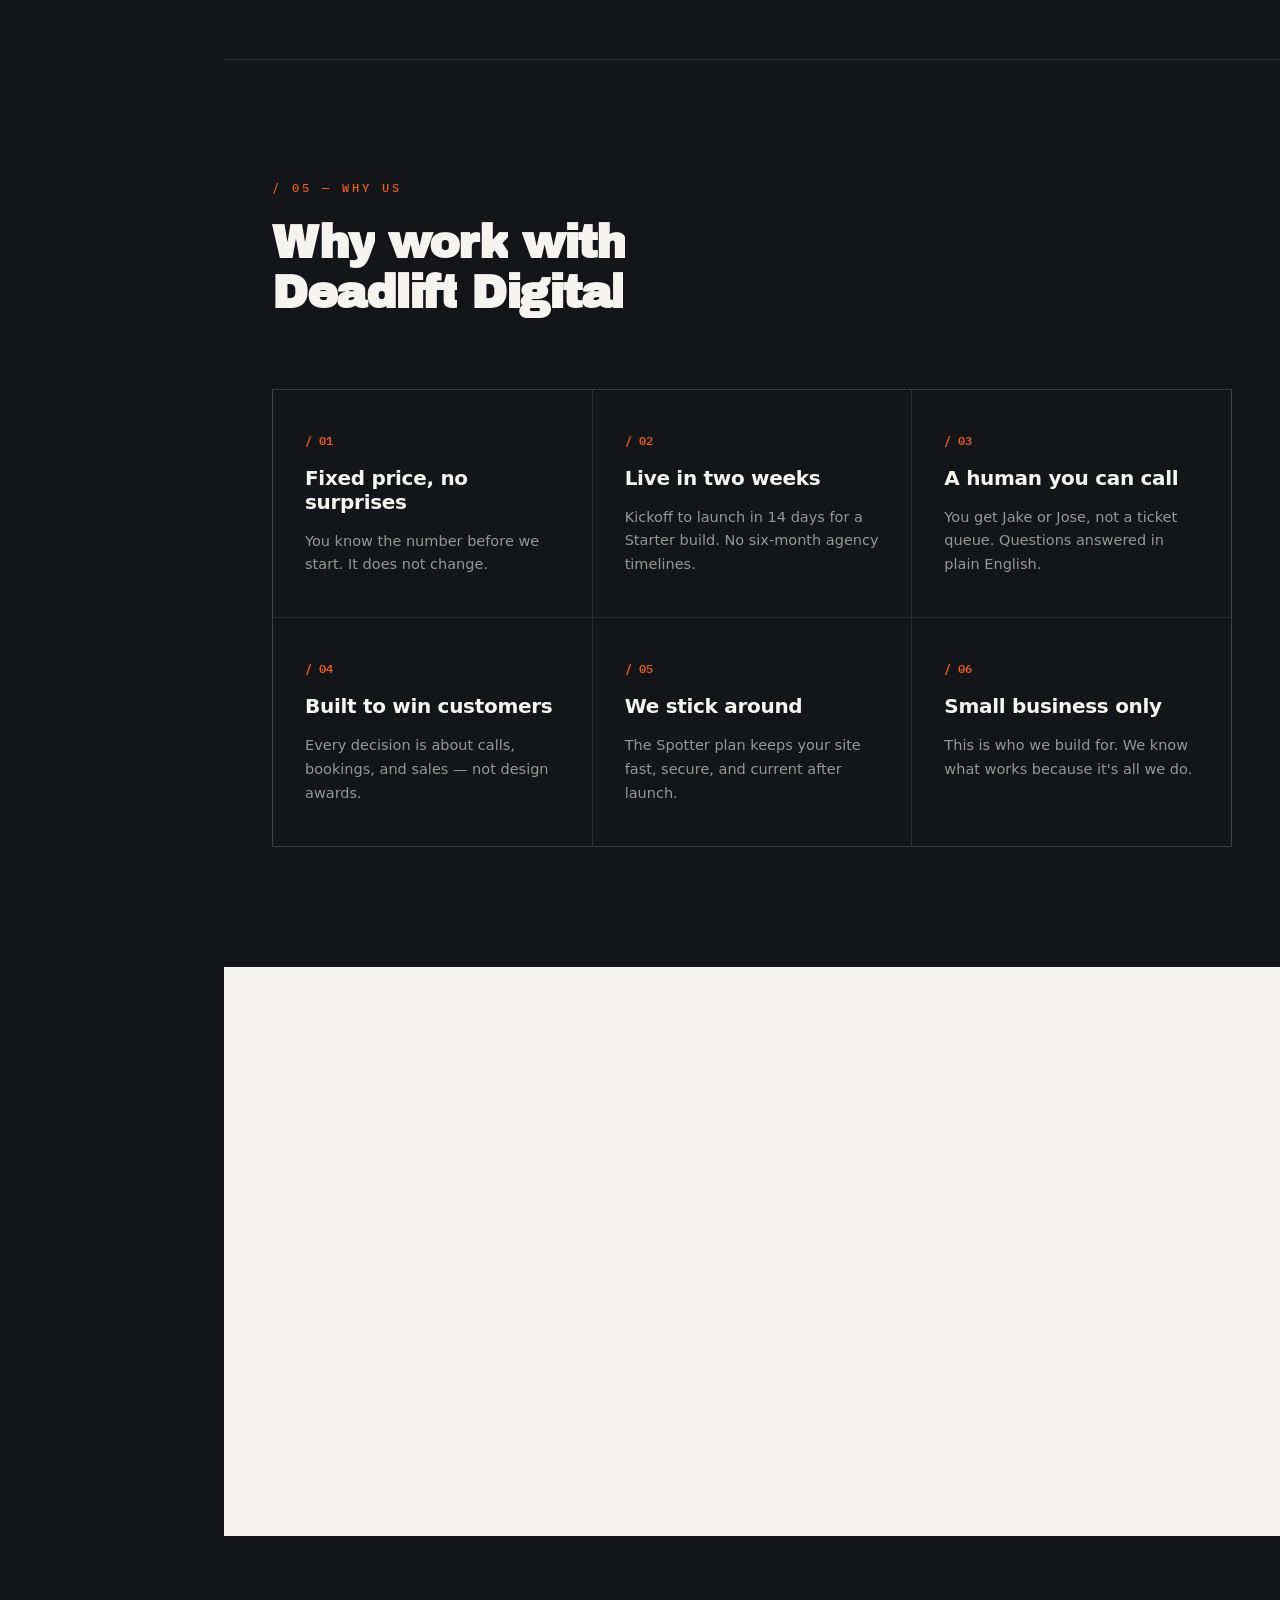
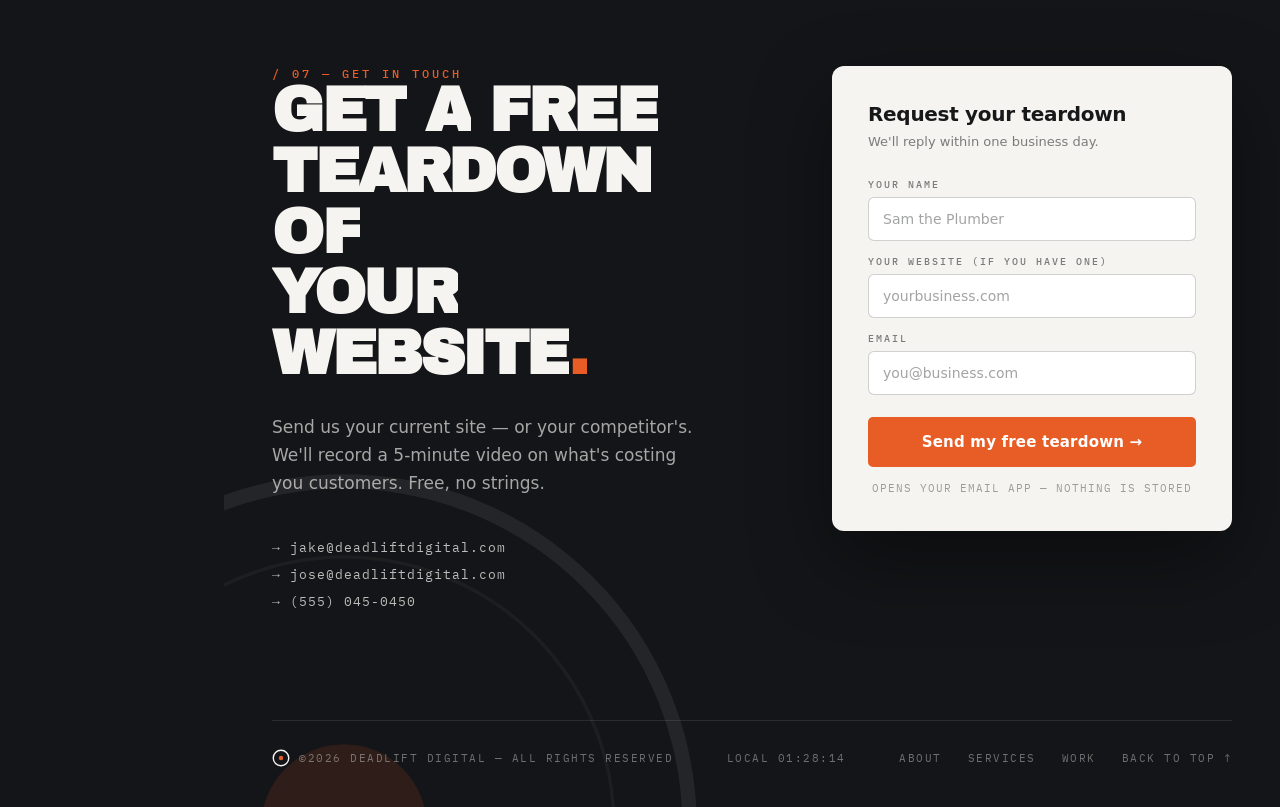
==== commit 29c4056f: "Optimize site for search engines - Head: canonical URL, robots directive, full Open Graph (url,   si" ====
--- a/index.html
+++ b/index.html
@@ -6,14 +6,78 @@
 <title>Deadlift Digital — Websites that pull weight</title>
 <meta name="description" content="Heavy-duty websites for small business. Fixed price, live in 14 days. Two founders, Jake &amp; Jose. Get a free website teardown.">
 <meta name="theme-color" content="#141518">
+<link rel="canonical" href="https://big-sweat.github.io/Deadlift-Digital/">
+<meta name="robots" content="index, follow, max-image-preview:large, max-snippet:-1">
+<meta name="author" content="Deadlift Digital">
+<link rel="icon" href="favicon.svg" type="image/svg+xml">
+<!-- Open Graph -->
 <meta property="og:title" content="Deadlift Digital — Websites that pull weight">
 <meta property="og:description" content="Heavy-duty websites for small business. Fixed price, live in 14 days.">
 <meta property="og:type" content="website">
+<meta property="og:url" content="https://big-sweat.github.io/Deadlift-Digital/">
+<meta property="og:site_name" content="Deadlift Digital">
+<meta property="og:locale" content="en_US">
+<meta property="og:image" content="https://big-sweat.github.io/Deadlift-Digital/og-image.jpg">
+<meta property="og:image:type" content="image/jpeg">
+<meta property="og:image:width" content="1200">
+<meta property="og:image:height" content="630">
+<meta property="og:image:alt" content="Deadlift Digital — websites that pull weight">
+<!-- Twitter -->
+<meta name="twitter:card" content="summary_large_image">
+<meta name="twitter:title" content="Deadlift Digital — Websites that pull weight">
+<meta name="twitter:description" content="Heavy-duty websites for small business. Fixed price, live in 14 days.">
+<meta name="twitter:image" content="https://big-sweat.github.io/Deadlift-Digital/og-image.jpg">
 <link rel="preload" href="fonts/archivo-black-latin.woff2" as="font" type="font/woff2" crossorigin>
 <link rel="preload" href="fonts/space-grotesk-latin.woff2" as="font" type="font/woff2" crossorigin>
 <link rel="preload" href="fonts/black-ops-one-latin.woff2" as="font" type="font/woff2" crossorigin>
 <link rel="stylesheet" href="styles.css">
 <script>document.documentElement.classList.add('js');</script>
+<script type="application/ld+json">
+{
+  "@context": "https://schema.org",
+  "@graph": [
+    {
+      "@type": ["ProfessionalService", "Organization"],
+      "@id": "https://big-sweat.github.io/Deadlift-Digital/#studio",
+      "name": "Deadlift Digital",
+      "url": "https://big-sweat.github.io/Deadlift-Digital/",
+      "image": "https://big-sweat.github.io/Deadlift-Digital/og-image.jpg",
+      "logo": "https://big-sweat.github.io/Deadlift-Digital/favicon.svg",
+      "slogan": "Websites that pull weight",
+      "description": "Heavy-duty, fixed-price websites for small business, live in 14 days. A two-person web studio run by Jake and Jose.",
+      "email": "jake@deadliftdigital.com",
+      "telephone": "+1-555-045-0450",
+      "priceRange": "$$",
+      "areaServed": { "@type": "Country", "name": "United States" },
+      "knowsAbout": ["Web design", "Web development", "Small business websites", "Local SEO", "Website maintenance"],
+      "founder": [
+        { "@type": "Person", "name": "Jake Kanning", "jobTitle": "Co-founder" },
+        { "@type": "Person", "name": "Jose Moreno", "jobTitle": "Co-founder" }
+      ],
+      "hasOfferCatalog": {
+        "@type": "OfferCatalog",
+        "name": "Services",
+        "itemListElement": [
+          { "@type": "Offer", "itemOffered": { "@type": "Service", "name": "Free website teardown", "description": "A 5-minute video review of your current site: what's costing you customers and what we'd fix first." } },
+          { "@type": "Offer", "itemOffered": { "@type": "Service", "name": "Starter build", "description": "A 5-page site that makes you look established, mobile-first, launched in two weeks at a fixed price." } },
+          { "@type": "Offer", "itemOffered": { "@type": "Service", "name": "Heavy build", "description": "Custom design, copywriting, online booking or e-commerce, and local SEO baked in." } },
+          { "@type": "Offer", "itemOffered": { "@type": "Service", "name": "Get found on Google", "description": "Google Business Profile, local SEO, and review setup so nearby customers find you." } },
+          { "@type": "Offer", "itemOffered": { "@type": "Service", "name": "Spotter plan", "description": "Hosting, security, updates, and edits handled monthly with a plain-English performance report." } }
+        ]
+      }
+    },
+    {
+      "@type": "WebSite",
+      "@id": "https://big-sweat.github.io/Deadlift-Digital/#website",
+      "url": "https://big-sweat.github.io/Deadlift-Digital/",
+      "name": "Deadlift Digital",
+      "description": "Heavy-duty websites for small business. Fixed price, live in 14 days.",
+      "publisher": { "@id": "https://big-sweat.github.io/Deadlift-Digital/#studio" },
+      "inLanguage": "en-US"
+    }
+  ]
+}
+</script>
 </head>
 <body id="top">
 
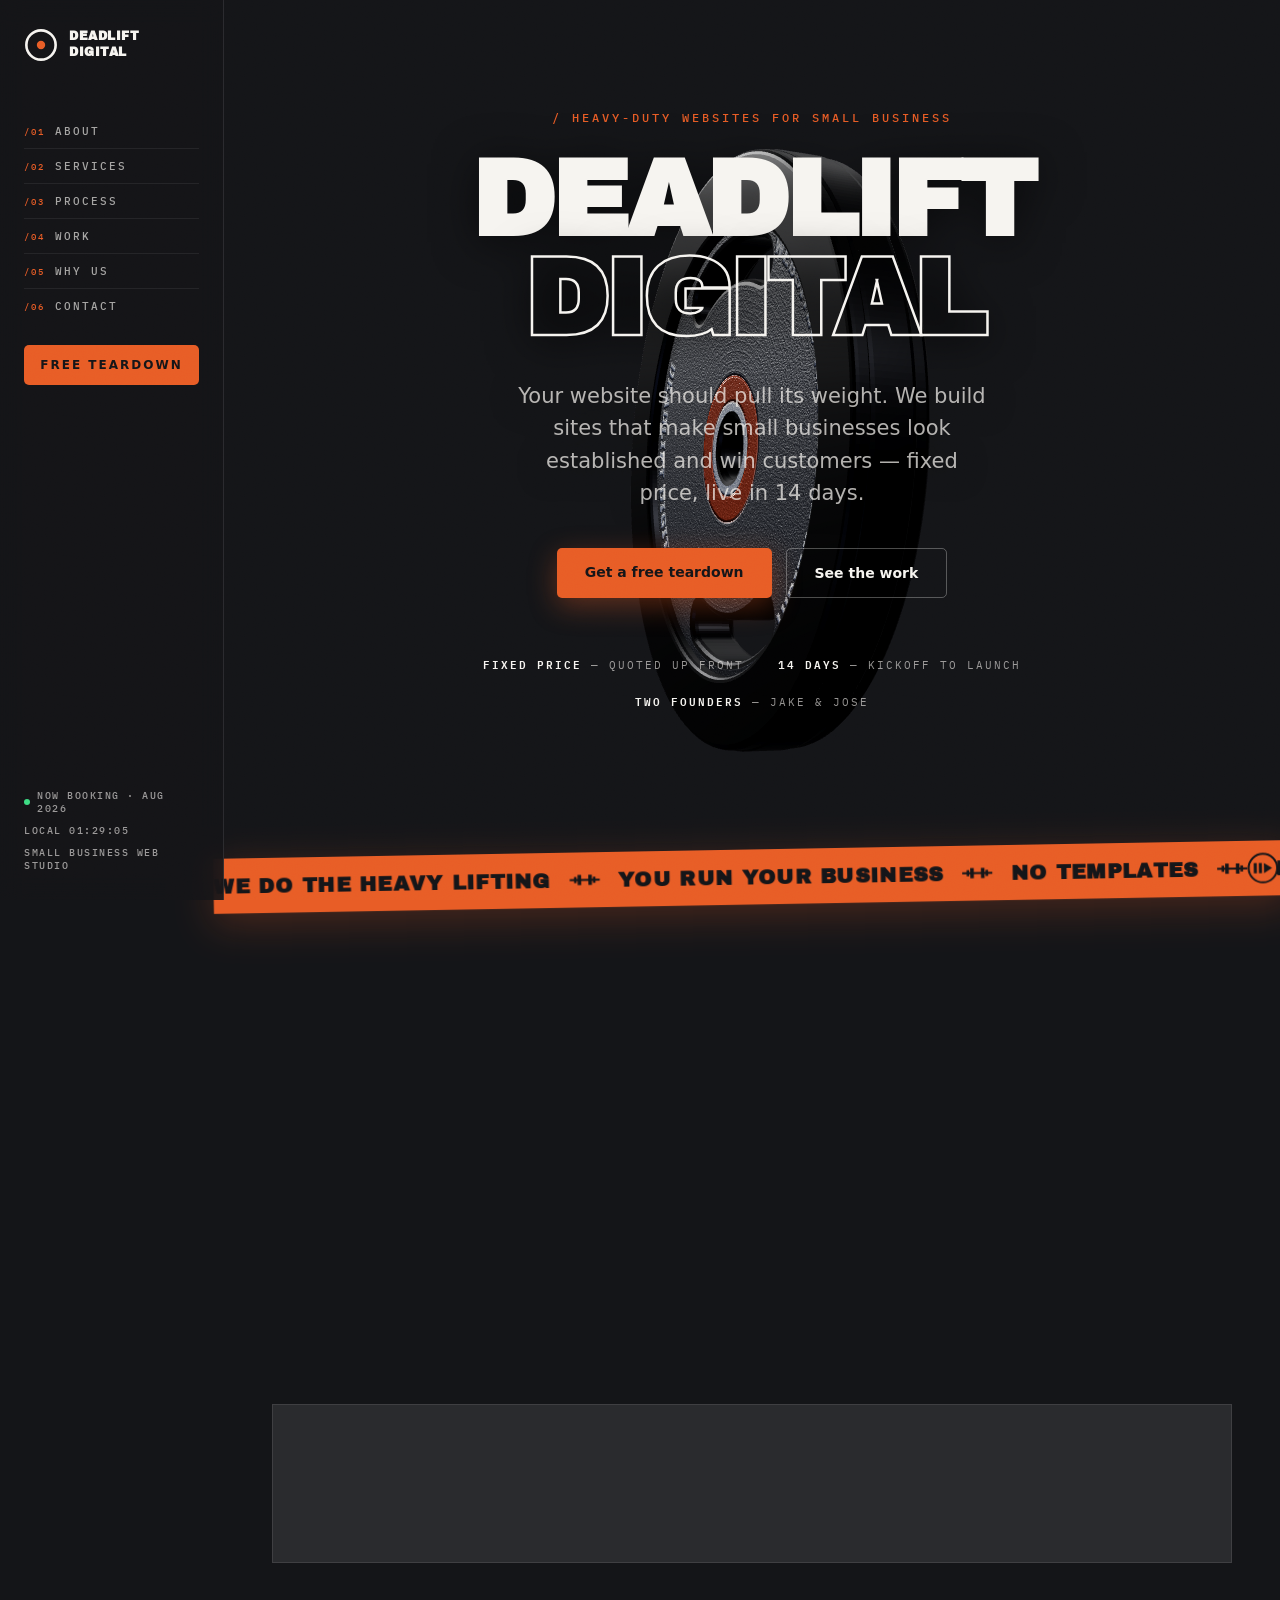
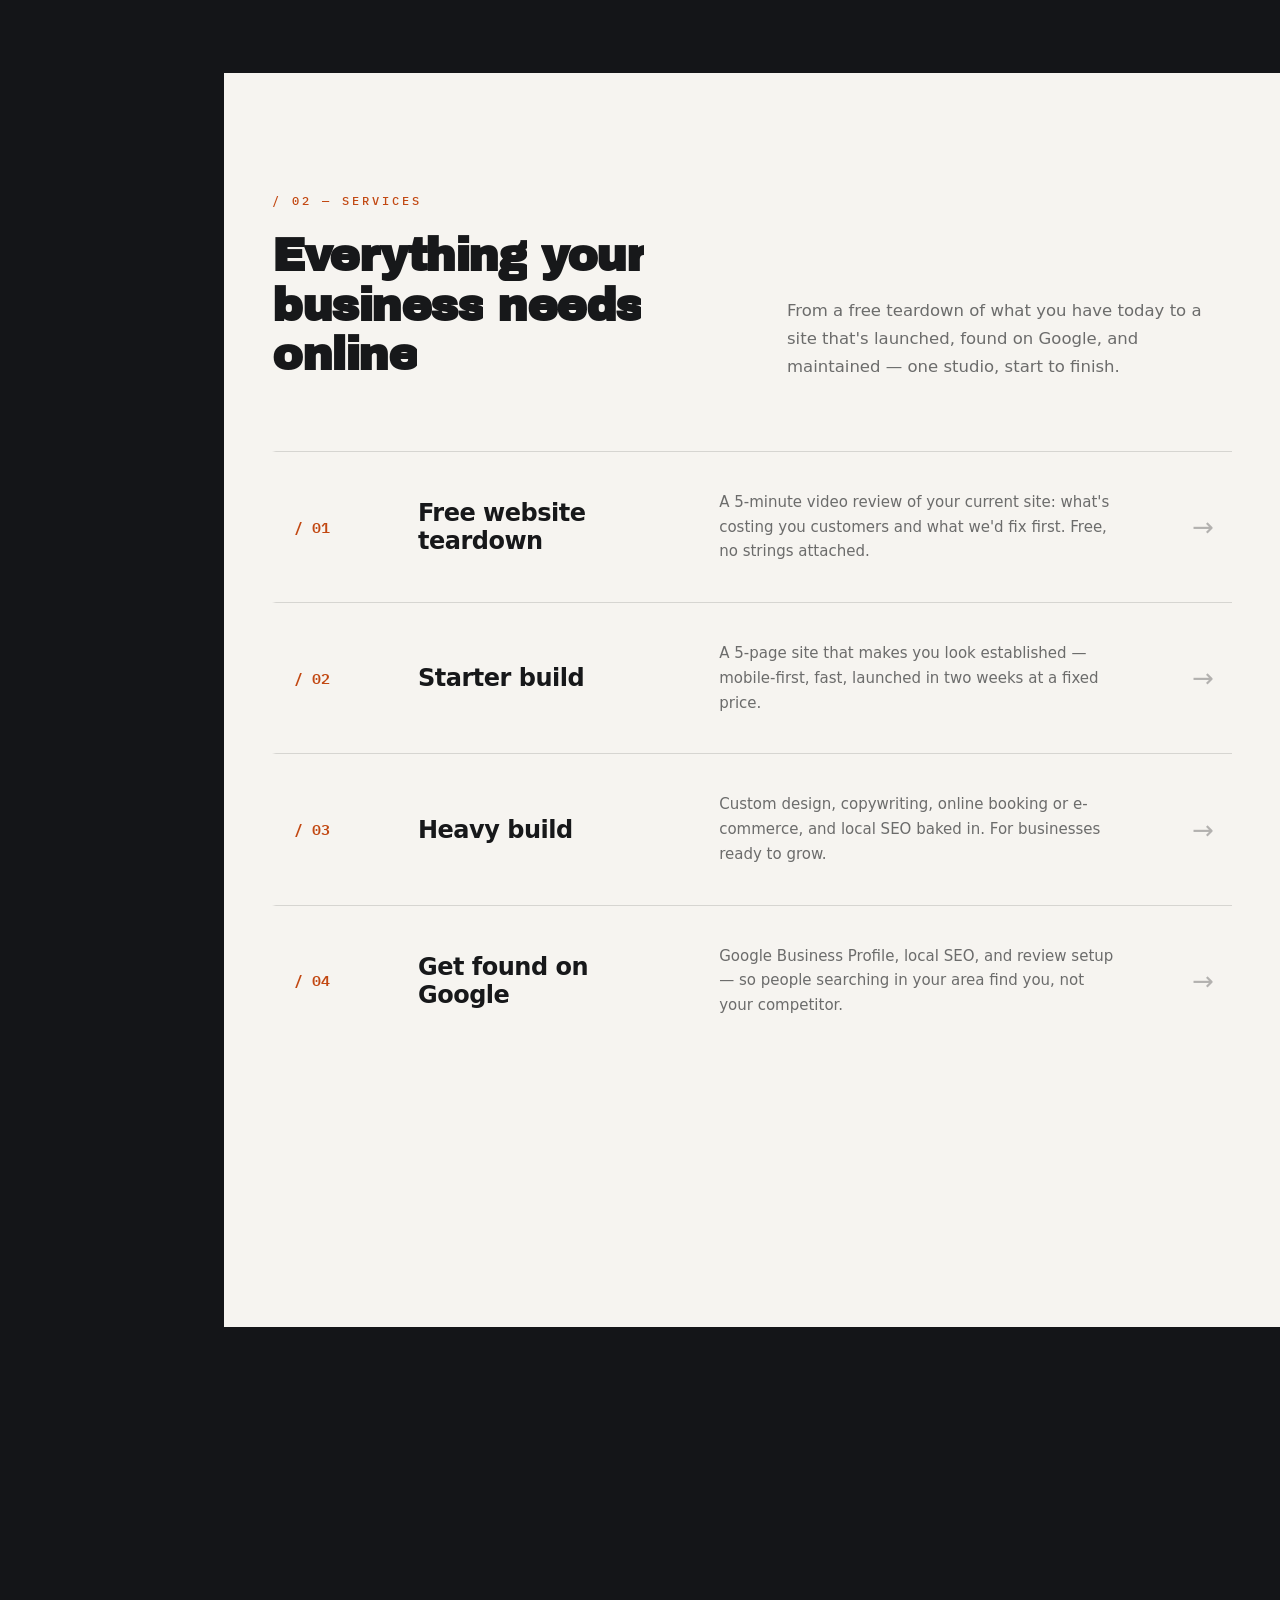
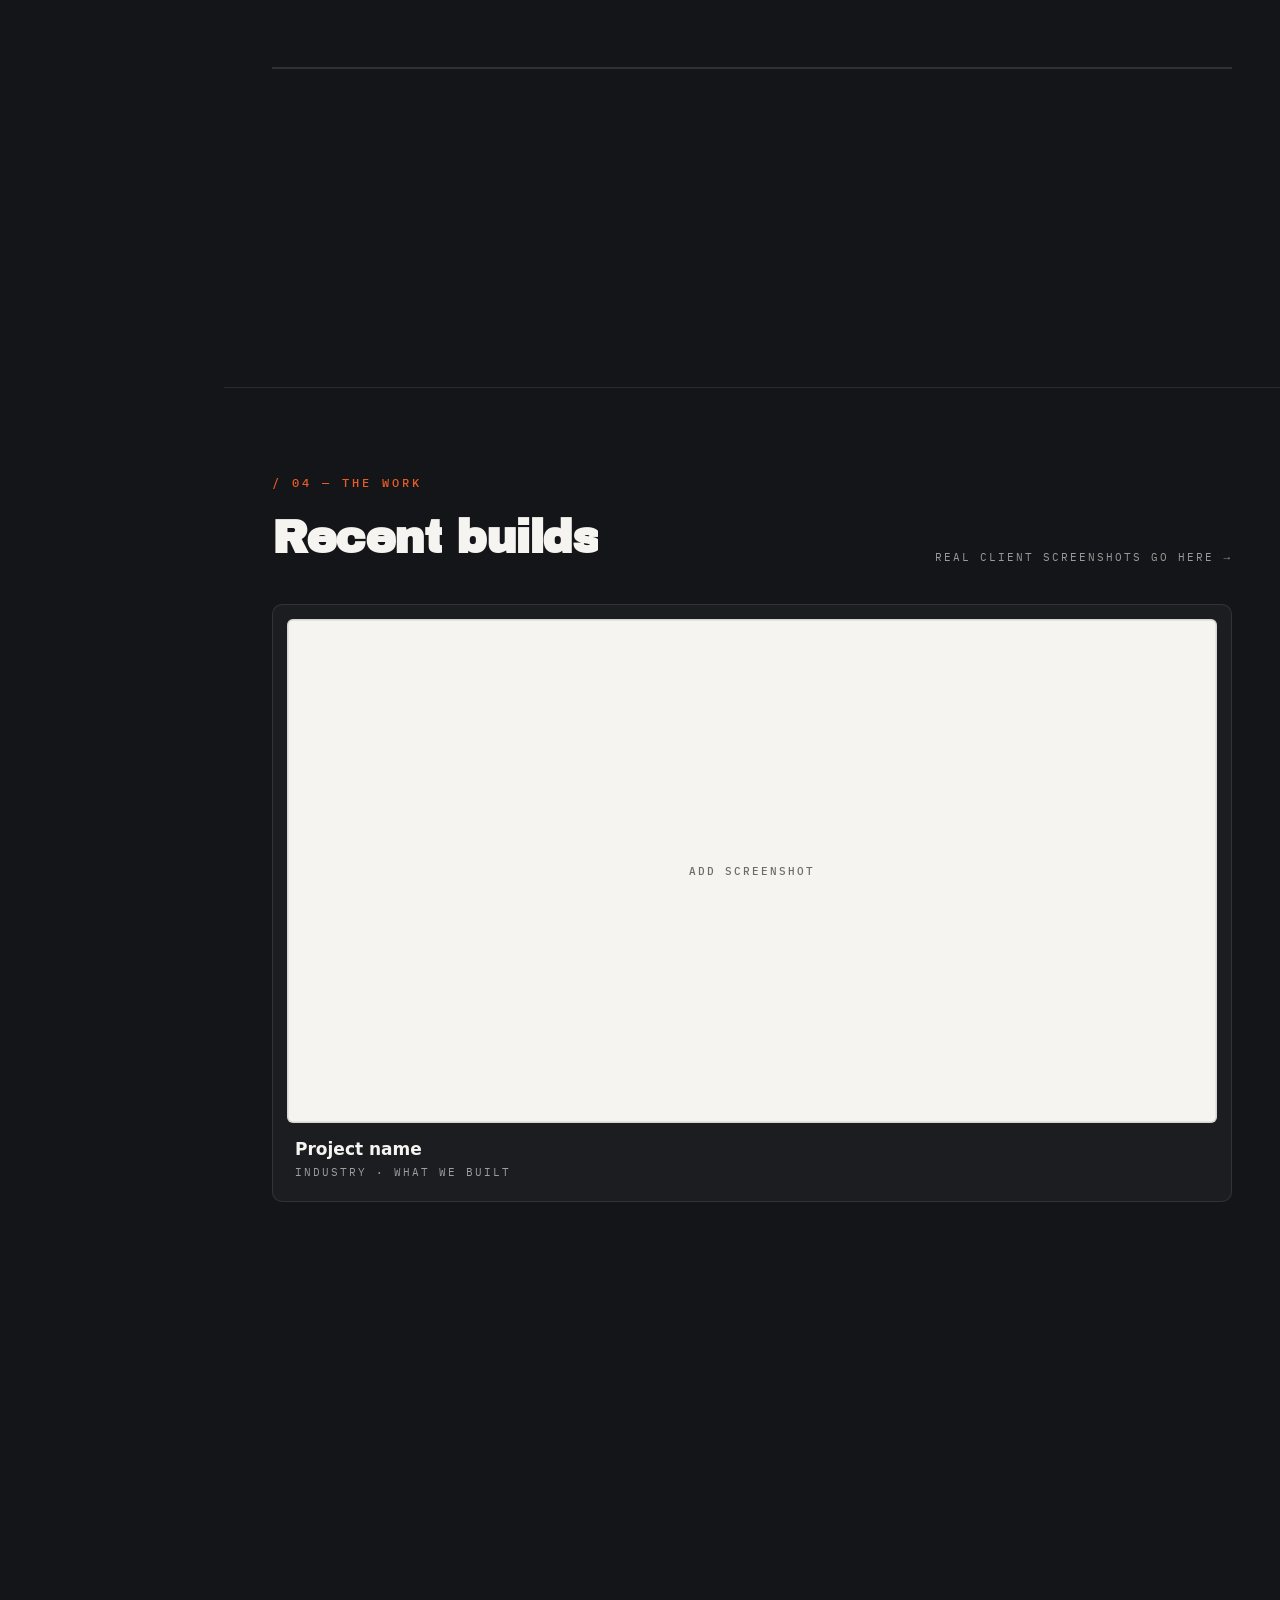
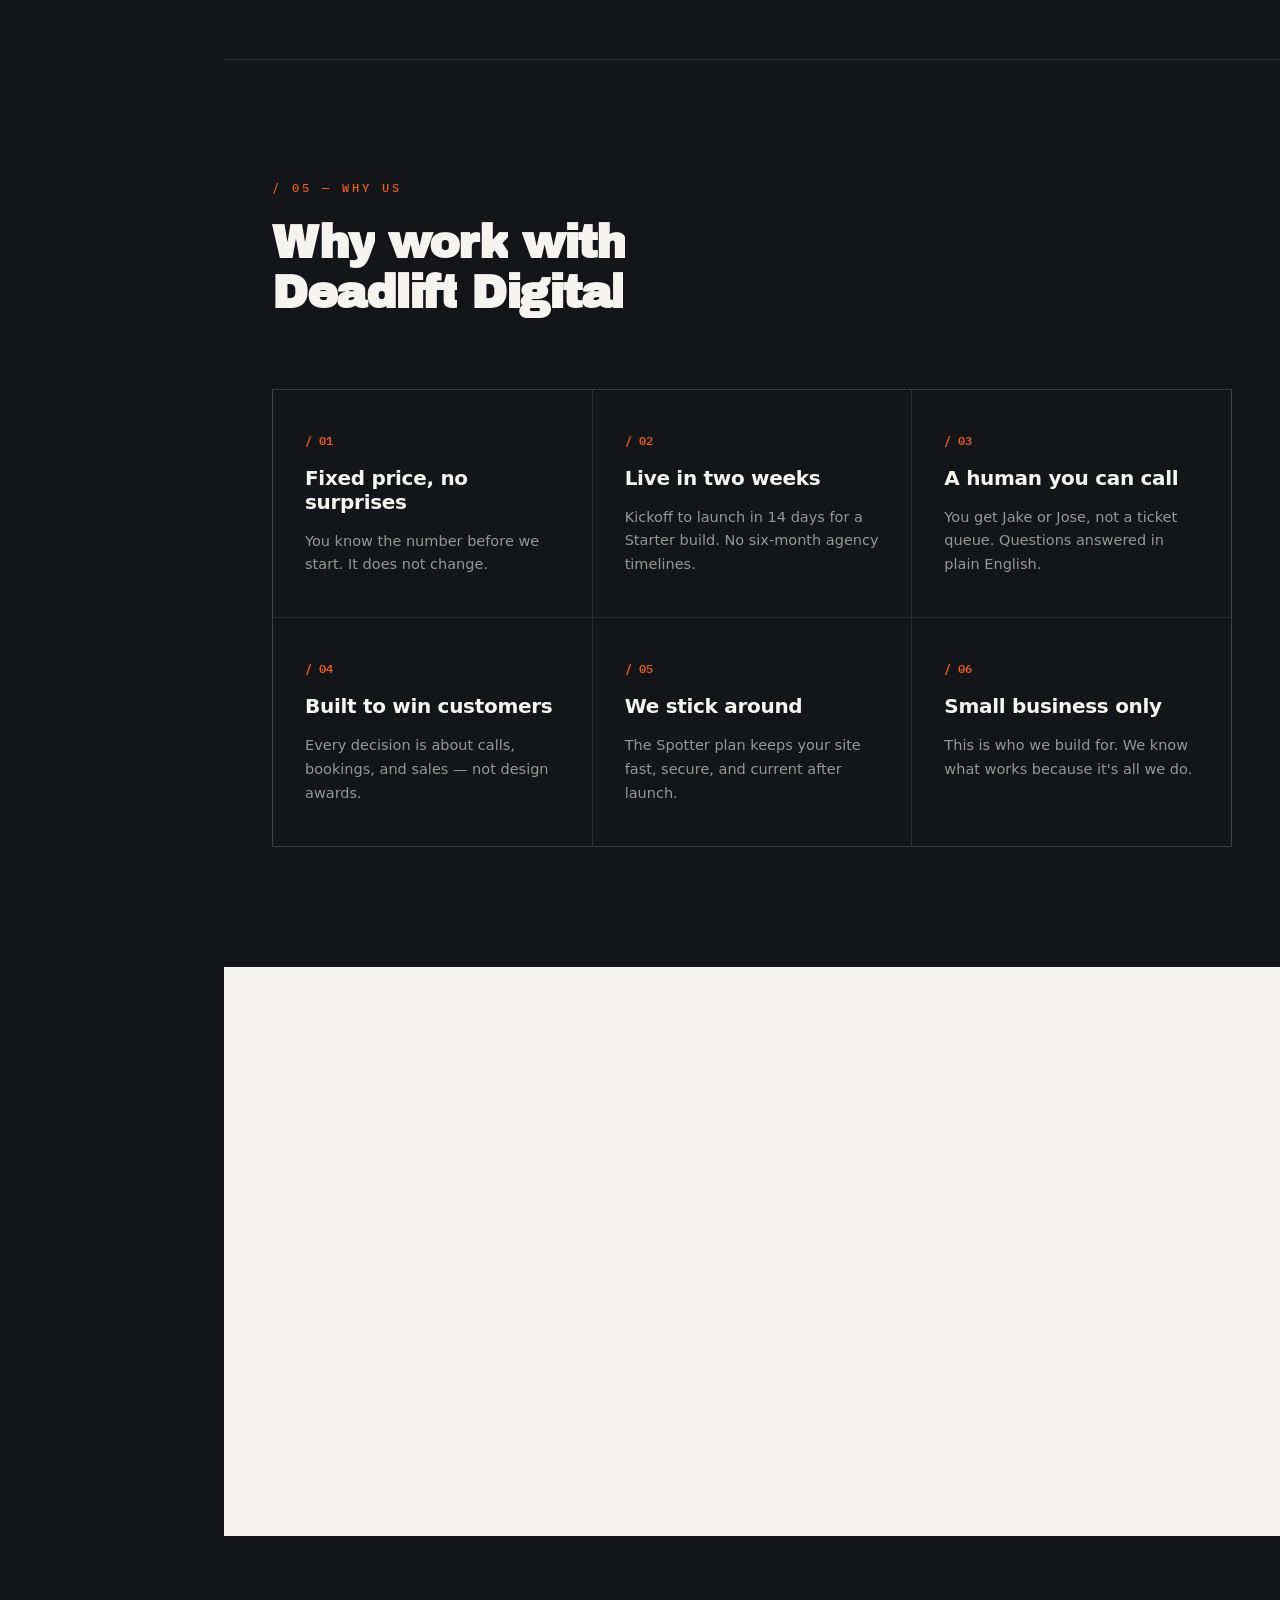
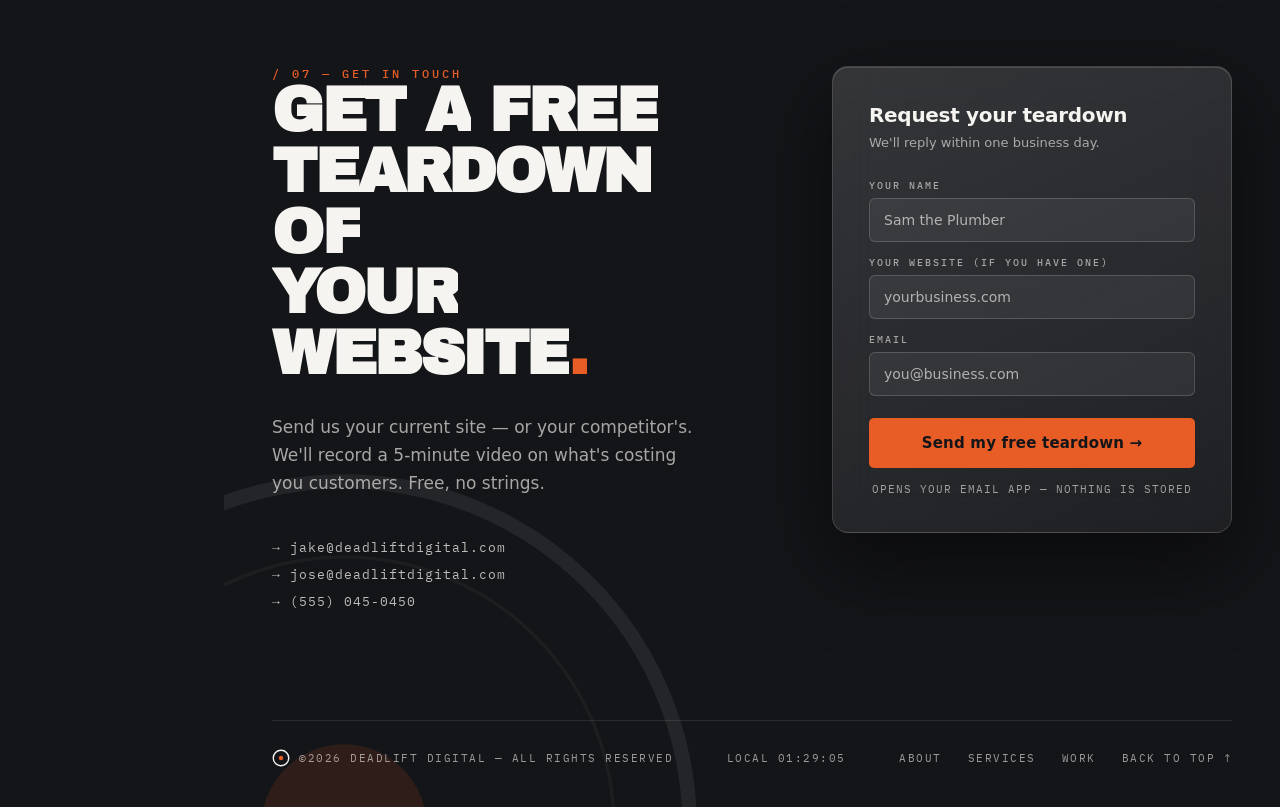
==== commit e4f8c6b3: "Make site WCAG 2.1 AA conformant (ADA) Contrast (axe-core: 25 violations -> 0 at desktop and mobile)" ====
--- a/index.html
+++ b/index.html
@@ -81,6 +81,8 @@
 </head>
 <body id="top">
 
+<a class="skip-link" href="#main">Skip to main content</a>
+
 <!-- Scroll progress (CSS scroll-driven; no JS) -->
 <div class="scroll-progress" aria-hidden="true"></div>
 
@@ -143,7 +145,7 @@
 </header>
 
 <!-- Mobile nav drawer -->
-<div id="mobile-nav" class="mnav">
+<div id="mobile-nav" class="mnav" role="dialog" aria-modal="true" aria-label="Menu">
   <nav class="mnav-inner" aria-label="Mobile">
     <a href="#about"><span class="rail-num">/01</span>ABOUT</a>
     <a href="#services"><span class="rail-num">/02</span>SERVICES</a>
@@ -156,7 +158,7 @@
 </div>
 
 <!-- ================= MAIN ================= -->
-<main class="page">
+<main class="page" id="main" tabindex="-1">
 
   <!-- HERO -->
   <section class="hero" aria-labelledby="hero-title">
@@ -209,8 +211,12 @@
   </section>
 
   <!-- MARQUEE -->
-  <div class="marquee" aria-hidden="true">
-    <div class="marquee-track">
+  <div class="marquee">
+    <button class="marquee-pause" type="button" aria-pressed="false" aria-label="Pause scrolling banner">
+      <svg class="mp-pause" viewBox="0 0 10 12" width="10" height="12" aria-hidden="true" fill="currentColor"><rect x="1" y="1" width="3" height="10"></rect><rect x="6" y="1" width="3" height="10"></rect></svg>
+      <svg class="mp-play" viewBox="0 0 10 12" width="10" height="12" aria-hidden="true" fill="currentColor" hidden><path d="M1 1l8 5-8 5z"></path></svg>
+    </button>
+    <div class="marquee-track" aria-hidden="true">
       <span class="marquee-run">WE DO THE HEAVY LIFTING<svg class="dbell" width="30" height="12" aria-hidden="true"><use href="#i-dumbbell"></use></svg>YOU RUN YOUR BUSINESS<svg class="dbell" width="30" height="12" aria-hidden="true"><use href="#i-dumbbell"></use></svg>NO TEMPLATES<svg class="dbell" width="30" height="12" aria-hidden="true"><use href="#i-dumbbell"></use></svg>NO SURPRISES<svg class="dbell" width="30" height="12" aria-hidden="true"><use href="#i-dumbbell"></use></svg></span>
       <span class="marquee-run">WE DO THE HEAVY LIFTING<svg class="dbell" width="30" height="12" aria-hidden="true"><use href="#i-dumbbell"></use></svg>YOU RUN YOUR BUSINESS<svg class="dbell" width="30" height="12" aria-hidden="true"><use href="#i-dumbbell"></use></svg>NO TEMPLATES<svg class="dbell" width="30" height="12" aria-hidden="true"><use href="#i-dumbbell"></use></svg>NO SURPRISES<svg class="dbell" width="30" height="12" aria-hidden="true"><use href="#i-dumbbell"></use></svg></span>
     </div>
@@ -271,7 +277,7 @@
       <p class="eyebrow eyebrow-accent" data-reveal="0">/ 04 — THE WORK</p>
       <div class="work-head">
         <h2 class="h-lg" data-reveal="1" data-split>Recent builds</h2>
-        <p class="work-hint" data-reveal="2">REAL CLIENT SCREENSHOTS GO HERE →</p>
+        <p class="work-hint" data-reveal="2">REAL CLIENT SCREENSHOTS GO HERE <span aria-hidden="true">→</span></p>
       </div>
       <div class="work-track">
         <!-- TODO: replace .work-thumb placeholders with real <img> screenshots of client builds -->
@@ -350,13 +356,13 @@
           <h2 class="contact-title" data-reveal="1" data-split>GET A FREE<br>TEARDOWN OF<br>YOUR WEBSITE<span class="accent">.</span></h2>
           <p class="contact-lede" data-reveal="2">Send us your current site — or your competitor's. We'll record a 5-minute video on what's costing you customers. Free, no strings.</p>
           <div class="contact-links" data-reveal="3">
-            <a href="mailto:jake@deadliftdigital.com">→ jake@deadliftdigital.com</a>
-            <a href="mailto:jose@deadliftdigital.com">→ jose@deadliftdigital.com</a>
-            <a href="tel:5550450450">→ (555) 045-0450</a>
+            <a href="mailto:jake@deadliftdigital.com"><span aria-hidden="true">→ </span>jake@deadliftdigital.com</a>
+            <a href="mailto:jose@deadliftdigital.com"><span aria-hidden="true">→ </span>jose@deadliftdigital.com</a>
+            <a href="tel:5550450450"><span aria-hidden="true">→ </span>(555) 045-0450</a>
           </div>
         </div>
         <form id="teardown-form" class="contact-form" data-reveal="1" novalidate>
-          <div class="form-title">Request your teardown</div>
+          <h3 class="form-title">Request your teardown</h3>
           <div class="form-sub">We'll reply within one business day.</div>
           <div class="form-fields">
             <div class="field">
@@ -371,7 +377,7 @@
               <label for="form-email">EMAIL</label>
               <input id="form-email" name="email" type="email" autocomplete="email" placeholder="you@business.com" required>
             </div>
-            <button id="form-button" class="btn btn-primary form-submit" type="submit">Send my free teardown →</button>
+            <button id="form-button" class="btn btn-primary form-submit" type="submit">Send my free teardown <span aria-hidden="true">→</span></button>
             <p id="form-status" class="form-status" role="status" aria-live="polite" hidden></p>
             <p class="form-note" data-default-note>OPENS YOUR EMAIL APP — NOTHING IS STORED</p>
           </div>
@@ -387,7 +393,7 @@
           <a href="#about">ABOUT</a>
           <a href="#services">SERVICES</a>
           <a href="#work">WORK</a>
-          <a href="#top">BACK TO TOP ↑</a>
+          <a href="#top">BACK TO TOP <span aria-hidden="true">↑</span></a>
         </nav>
       </div>
     </div>
--- a/styles.css
+++ b/styles.css
@@ -25,6 +25,7 @@
 /* ---------- Tokens ---------- */
 :root{
   --orange:#e85d26; --orange-hi:#ff6d33; --orange-lo:#d14e1c;
+  --orange-ink:#c24812; /* darker orange: ≥4.5:1 on chalk, for accents in light sections */
   --iron:#141518; --panel:#17181a; --panel-2:#1c1d21;
   --chalk:#f6f4f0; --ink:#17181a;
   --display:'Archivo Black',system-ui,sans-serif;
@@ -38,15 +39,34 @@
 *{margin:0;padding:0;box-sizing:border-box}
 html{scroll-behavior:smooth}
 body{
-  background:var(--iron);color:var(--chalk);
+  /* Solid iron base, painted on the body — the deepest layer — so the dark
+     sections read through it, the light ones cover it, and it never sits in
+     front of the fixed hero plate. */
+  background:var(--iron);
+  color:var(--chalk);
   font-family:var(--body);-webkit-font-smoothing:antialiased;
   overflow-x:clip;min-height:100vh;
 }
 a{color:var(--chalk);text-decoration:none}
 a:hover{color:var(--orange)}
-::selection{background:var(--orange);color:#fff}
+::selection{background:var(--orange);color:var(--iron)}
 img,svg{display:block}
 :focus-visible{outline:2px solid var(--orange);outline-offset:3px;border-radius:2px}
+
+/* Skip link: hidden until keyboard focus, then a chalk chip over everything */
+.skip-link{
+  position:fixed;left:16px;top:14px;z-index:120;
+  background:var(--chalk);color:var(--ink);
+  font:600 12px var(--mono);letter-spacing:1px;
+  padding:11px 18px;border-radius:6px;
+  transform:translateY(-300%);transition:transform .15s ease;
+}
+.skip-link:focus-visible,.skip-link:focus{transform:translateY(0);color:var(--ink)}
+
+/* Anchor-navigation focus targets (sections get focused programmatically
+   after smooth-scroll so keyboard/SR users land where they navigated).
+   The container itself needs no visible ring — it isn't interactive. */
+main:focus,section:focus,footer:focus{outline:none}
 
 /* Lenis smooth scroll (recommended base styles).
    While Lenis drives the scroll it sets .lenis/.lenis-smooth on <html>;
@@ -105,18 +125,18 @@
 /* shared button identity (desktop rail + mobile drawer) */
 .rail-cta{
   margin-top:22px;display:block;text-align:center;padding:13px 14px;
-  background:var(--orange);color:#fff;border-radius:5px;border-bottom:none;
-  font:600 12px var(--body);letter-spacing:.5px;
+  background:var(--orange);color:var(--iron);border-radius:5px;border-bottom:none;
+  font:700 12px var(--body);letter-spacing:.5px;
   transition:transform .12s ease,background .2s ease;
 }
-.rail-cta:hover{background:var(--orange-hi);color:#fff}
+.rail-cta:hover{background:var(--orange-hi);color:var(--iron)}
 .rail-cta:active{transform:scale(.94);background:var(--orange-lo)}
 /* .rail-nav>a (0,1,1) is more specific than base .rail-cta (0,1,0) and would
    clobber the button's display/padding/font/color/centering — re-assert */
-.rail-nav>a.rail-cta{display:block;gap:0;padding:13px 14px;border-bottom:none;color:#fff;font:600 12px var(--body)}
-.rail-nav>a.rail-cta:hover{color:#fff}
+.rail-nav>a.rail-cta{display:block;gap:0;padding:13px 14px;border-bottom:none;color:var(--iron);font:700 12px var(--body)}
+.rail-nav>a.rail-cta:hover{color:var(--iron)}
 .rail-nav>a.rail-cta:active{transform:scale(.94)}
-.rail-ticker{margin-top:auto;display:flex;flex-direction:column;gap:9px;font:500 9.5px var(--mono);letter-spacing:1.5px;color:rgba(246,244,240,.45)}
+.rail-ticker{margin-top:auto;display:flex;flex-direction:column;gap:9px;font:500 9.5px var(--mono);letter-spacing:1.5px;color:rgba(246,244,240,.6)}
 .rail-status{display:flex;align-items:center;gap:7px;color:rgba(246,244,240,.6)}
 .rail-status .dot{width:6px;height:6px;border-radius:50%;background:#3ddc84;animation:dd-blink 2s infinite;flex:none}
 
@@ -126,8 +146,10 @@
 
 /* ---------- Buttons ---------- */
 .btn{display:inline-block;border-radius:5px;font:600 14px var(--body);cursor:pointer;transition:transform .12s ease,background .2s ease,border-color .2s ease}
-.btn-primary{padding:16px 28px;background:var(--orange);color:#fff;border:none;box-shadow:0 8px 28px rgba(232,93,38,.35)}
-.btn-primary:hover{background:var(--orange-hi);color:#fff}
+/* Iron text on orange (5.3:1) — white failed WCAG contrast at 3.5:1, and
+   dark-on-orange is already the brand treatment on the marquee */
+.btn-primary{padding:16px 28px;background:var(--orange);color:var(--iron);font-weight:700;border:none;box-shadow:0 8px 28px rgba(232,93,38,.35)}
+.btn-primary:hover{background:var(--orange-hi);color:var(--iron)}
 .btn-primary:active{transform:scale(.94);background:var(--orange-lo)}
 .btn-ghost{padding:16px 28px;border:1px solid rgba(246,244,240,.3);color:var(--chalk);background:none}
 .btn-ghost:hover{border-color:var(--orange);color:var(--chalk)}
@@ -172,7 +194,7 @@
 .hero-lede{font:300 21px/1.55 var(--body);color:rgba(246,244,240,.72);margin:30px auto 0;max-width:470px;text-shadow:0 4px 30px rgba(0,0,0,.55);animation:dd-rise .7s .25s var(--ease) both}
 .hero-actions{display:flex;justify-content:center;gap:14px;margin-top:38px;animation:dd-rise .7s .35s var(--ease) both}
 .hero-trust{display:flex;justify-content:center;flex-wrap:wrap;gap:18px 34px;margin:56px 0 0;padding:0;list-style:none;animation:dd-rise .7s .45s var(--ease) both}
-.hero-trust li{font:400 11px var(--mono);letter-spacing:2px;color:rgba(246,244,240,.45)}
+.hero-trust li{font:400 11px var(--mono);letter-spacing:2px;color:rgba(246,244,240,.6)}
 .hero-trust b{color:var(--chalk);font-weight:600}
 
 /* ---------- Marquee ---------- */
@@ -180,6 +202,18 @@
 .marquee-track{display:flex;width:max-content;white-space:nowrap;animation:dd-marquee 30s linear infinite}
 .marquee-run{display:inline-flex;align-items:center;font:900 20px var(--display);color:var(--iron);letter-spacing:1px}
 .dbell{flex:none;margin:0 18px;fill:var(--iron)}
+/* WCAG 2.2.2: auto-scrolling content needs a pause mechanism. Hover pauses
+   for pointer users; the button is the keyboard/switch-accessible control. */
+.marquee:hover .marquee-track,.marquee.marquee-paused .marquee-track{animation-play-state:paused}
+.marquee-pause{
+  position:absolute;right:12px;top:50%;transform:translateY(-50%);z-index:2;
+  width:30px;height:30px;display:flex;align-items:center;justify-content:center;
+  background:var(--orange);color:var(--iron);border:2px solid var(--iron);
+  border-radius:50%;cursor:pointer;padding:0;
+}
+.marquee-pause svg{fill:currentColor}
+.marquee-pause:hover{background:var(--orange-hi)}
+.marquee-pause:focus-visible{outline:2px solid var(--iron);outline-offset:2px}
 
 /* ---------- About ---------- */
 .about{padding:130px 48px 110px;max-width:1240px;margin:0 auto}
@@ -206,7 +240,9 @@
 }
 .svc-row:hover{background:#fff;border-left-color:var(--orange)}
 .svc-row:active{background:rgba(232,93,38,.08);border-left-color:var(--orange)}
-.svc-num{font:900 15px var(--mono);color:var(--orange)}
+.svc-num{font:900 15px var(--mono);color:var(--orange-ink)}
+/* Orange accents sit on chalk in the light sections — use the darker ink-orange */
+.services .eyebrow-accent,.mission .eyebrow-accent{color:var(--orange-ink)}
 .svc-name{font:700 24px var(--body);letter-spacing:-.5px}
 .svc-desc{font:400 15px/1.65 var(--body);color:rgba(23,24,26,.62)}
 .svc-arrow{font:300 26px var(--body);color:rgba(23,24,26,.3);text-align:right}
@@ -228,19 +264,19 @@
 .work{border-top:1px solid rgba(246,244,240,.1);padding:120px 48px}
 .work .eyebrow{margin-bottom:24px}
 .work-head{display:flex;align-items:end;justify-content:space-between;margin-bottom:60px}
-.work-hint{font:400 11px var(--mono);letter-spacing:2px;color:rgba(246,244,240,.45);margin:0}
+.work-hint{font:400 11px var(--mono);letter-spacing:2px;color:rgba(246,244,240,.6);margin:0}
 .work-track{display:grid;grid-template-columns:repeat(3,1fr);gap:26px}
 .work-card{background:var(--panel-2);border:1px solid rgba(246,244,240,.1);border-radius:10px;padding:14px;display:flex;flex-direction:column;gap:14px;transition:border-color .2s ease}
 .work-card:hover{border-color:rgba(232,93,38,.5)}
 .work-thumb{
   width:100%;height:250px;background:var(--chalk);border-radius:6px;
   display:flex;align-items:center;justify-content:center;
-  font:500 10.5px var(--mono);letter-spacing:2px;color:rgba(23,24,26,.4);
+  font:500 10.5px var(--mono);letter-spacing:2px;color:rgba(23,24,26,.62);
   box-shadow:inset 0 0 0 1.5px rgba(23,24,26,.14);
 }
 .work-meta{padding:2px 8px 8px}
 .work-name{font:600 17px var(--body)}
-.work-tag{font:400 10.5px var(--mono);letter-spacing:2px;color:rgba(246,244,240,.45);margin-top:6px}
+.work-tag{font:400 10.5px var(--mono);letter-spacing:2px;color:rgba(246,244,240,.6);margin-top:6px}
 
 /* Work horizontal pan (desktop, JS-activated).
    The section grows by --work-distance; the pin stays stuck for exactly
@@ -278,7 +314,7 @@
 .founder{display:flex;align-items:center;gap:16px}
 .founder-photo{width:60px;height:60px;border-radius:50%;background:var(--ink);color:var(--chalk);display:flex;align-items:center;justify-content:center;font:700 15px var(--body);letter-spacing:.5px;flex:none}
 .founder-name{font:600 16px var(--body)}
-.founder-role{font:400 10px var(--mono);letter-spacing:2px;color:rgba(23,24,26,.55);margin-top:3px}
+.founder-role{font:400 10px var(--mono);letter-spacing:2px;color:rgba(23,24,26,.68);margin-top:3px}
 .mission-mark{flex:none}
 
 /* ---------- Contact ---------- */
@@ -291,28 +327,35 @@
 .contact-links{display:flex;flex-direction:column;gap:10px;margin-top:42px;font:400 13px var(--mono);letter-spacing:1px}
 .contact-links a{color:rgba(246,244,240,.75);width:fit-content;transition:color .15s ease,transform .12s ease}
 .contact-links a:hover,.contact-links a:active{color:var(--orange-hi);transform:translateX(5px)}
-.contact-form{background:var(--chalk);color:var(--ink);border-radius:12px;padding:36px;box-shadow:0 30px 80px rgba(0,0,0,.4)}
+/* Acrylic / frosted-glass panel: translucent tint + backdrop blur lets the
+   dark iron texture and orange plate glow through. Opaque-ish fallback below
+   keeps it readable where backdrop-filter is unsupported. Text/inputs run
+   light since the panel now sits on the dark scene, not a cream card. */
+.contact-form{background:rgba(28,30,34,.62);color:var(--chalk);border:1px solid rgba(246,244,240,.14);border-radius:16px;padding:36px;box-shadow:0 30px 80px rgba(0,0,0,.5),inset 0 1px 0 rgba(255,255,255,.14)}
+@supports ((backdrop-filter:blur(1px)) or (-webkit-backdrop-filter:blur(1px))){
+  .contact-form{background:linear-gradient(155deg,rgba(255,255,255,.14),rgba(255,255,255,.05));-webkit-backdrop-filter:blur(22px) saturate(150%);backdrop-filter:blur(22px) saturate(150%)}
+}
 .form-title{font:700 20px var(--body);letter-spacing:-.3px}
-.form-sub{font:400 13px/1.5 var(--body);color:rgba(23,24,26,.55);margin-top:6px}
+.form-sub{font:400 13px/1.5 var(--body);color:rgba(246,244,240,.62);margin-top:6px}
 .form-fields{display:flex;flex-direction:column;gap:14px;margin-top:26px}
 .field{display:flex;flex-direction:column;gap:6px}
-.field label{font:500 10px var(--mono);letter-spacing:2px;color:rgba(23,24,26,.55)}
-.field input{padding:13px 14px;border:1px solid rgba(23,24,26,.2);border-radius:6px;font:400 14px var(--body);background:#fff;color:var(--ink);outline:none;transition:border-color .15s ease}
-.field input:focus{border-color:var(--orange)}
-.field input::placeholder{color:rgba(23,24,26,.4)}
+.field label{font:500 10px var(--mono);letter-spacing:2px;color:rgba(246,244,240,.6)}
+.field input{padding:13px 14px;border:1px solid rgba(246,244,240,.18);border-radius:6px;font:400 14px var(--body);background:rgba(255,255,255,.06);color:var(--chalk);outline:none;transition:border-color .15s ease,background .15s ease,box-shadow .15s ease}
+.field input:focus{border-color:var(--orange);background:rgba(255,255,255,.09);box-shadow:0 0 0 3px rgba(232,93,38,.18)}
+.field input::placeholder{color:rgba(246,244,240,.65)}
 .form-submit{margin-top:8px;padding:16px;width:100%;box-shadow:none;font-size:15px;letter-spacing:.2px}
 .form-submit:hover{background:var(--orange-lo)}
 .form-submit:active{transform:scale(.96);background:var(--orange-lo)}
 .form-submit[disabled]{opacity:.75;cursor:default;transform:none}
 .form-status{font:500 12px/1.4 var(--body);text-align:center;margin:0}
-.form-status.ok{color:#1f7a3d}
-.form-status.err{color:#b23b2e}
-.form-note{font:400 10.5px var(--mono);letter-spacing:1px;color:rgba(23,24,26,.4);text-align:center;margin:0}
-
-.foot{display:flex;align-items:center;justify-content:space-between;flex-wrap:wrap;gap:16px;margin-top:110px;padding-top:28px;border-top:1px solid rgba(246,244,240,.1);font:400 10.5px var(--mono);letter-spacing:1.5px;color:rgba(246,244,240,.4)}
+.form-status.ok{color:#5fd08a}
+.form-status.err{color:#f0806f}
+.form-note{font:400 10.5px var(--mono);letter-spacing:1px;color:rgba(246,244,240,.6);text-align:center;margin:0}
+
+.foot{display:flex;align-items:center;justify-content:space-between;flex-wrap:wrap;gap:16px;margin-top:110px;padding-top:28px;border-top:1px solid rgba(246,244,240,.1);font:400 10.5px var(--mono);letter-spacing:1.5px;color:rgba(246,244,240,.6)}
 .foot-brand{display:flex;align-items:center;gap:9px}
 .foot-nav{display:flex;gap:26px}
-.foot-nav a{color:rgba(246,244,240,.4)}
+.foot-nav a{color:rgba(246,244,240,.6)}
 .foot-nav a:hover{color:var(--orange)}
 
 /* Word-split helper (created by JS) */
@@ -361,14 +404,16 @@
     display:block;position:fixed;inset:0;z-index:35;
     background:rgba(18,19,22,.97);backdrop-filter:blur(14px);
     padding:84px 28px 28px;
-    opacity:0;visibility:hidden;transition:opacity .25s ease,visibility .25s ease;
+    /* visibility flips instantly on open (links must be focusable the moment
+       the drawer opens) but waits for the fade on close */
+    opacity:0;visibility:hidden;transition:opacity .25s ease,visibility 0s .25s;
   }
-  .mnav.open{opacity:1;visibility:visible}
+  .mnav.open{opacity:1;visibility:visible;transition:opacity .25s ease,visibility 0s}
   .mnav-inner{display:flex;flex-direction:column}
   .mnav-inner>a{display:flex;align-items:baseline;gap:12px;padding:17px 0;border-bottom:1px solid rgba(246,244,240,.08);color:var(--chalk);font:500 15px var(--mono);letter-spacing:2px}
   .mnav-inner .rail-num{font-size:11px;color:var(--orange)}
   /* same override in the drawer: .mnav-inner>a (0,1,1) beats base .rail-cta */
-  .mnav-inner>a.rail-cta{display:block;text-align:center;margin-top:24px;border-bottom:none;color:#fff;font:600 13px var(--body);letter-spacing:.5px;padding:15px}
+  .mnav-inner>a.rail-cta{display:block;text-align:center;margin-top:24px;border-bottom:none;color:var(--iron);font:700 13px var(--body);letter-spacing:.5px;padding:15px}
 
   /* hero → mobile */
   .hero{min-height:auto;padding:44px 24px 56px}
@@ -462,4 +507,5 @@
   html{scroll-behavior:auto}
   .marquee-track,.plate-inline,.rail-status .dot{animation:none!important}
   .hero-eyebrow,.hero-title,.hero-lede,.hero-actions,.hero-trust{animation:none!important}
-}
+  .marquee-pause{display:none} /* nothing scrolls, nothing to pause */
+}
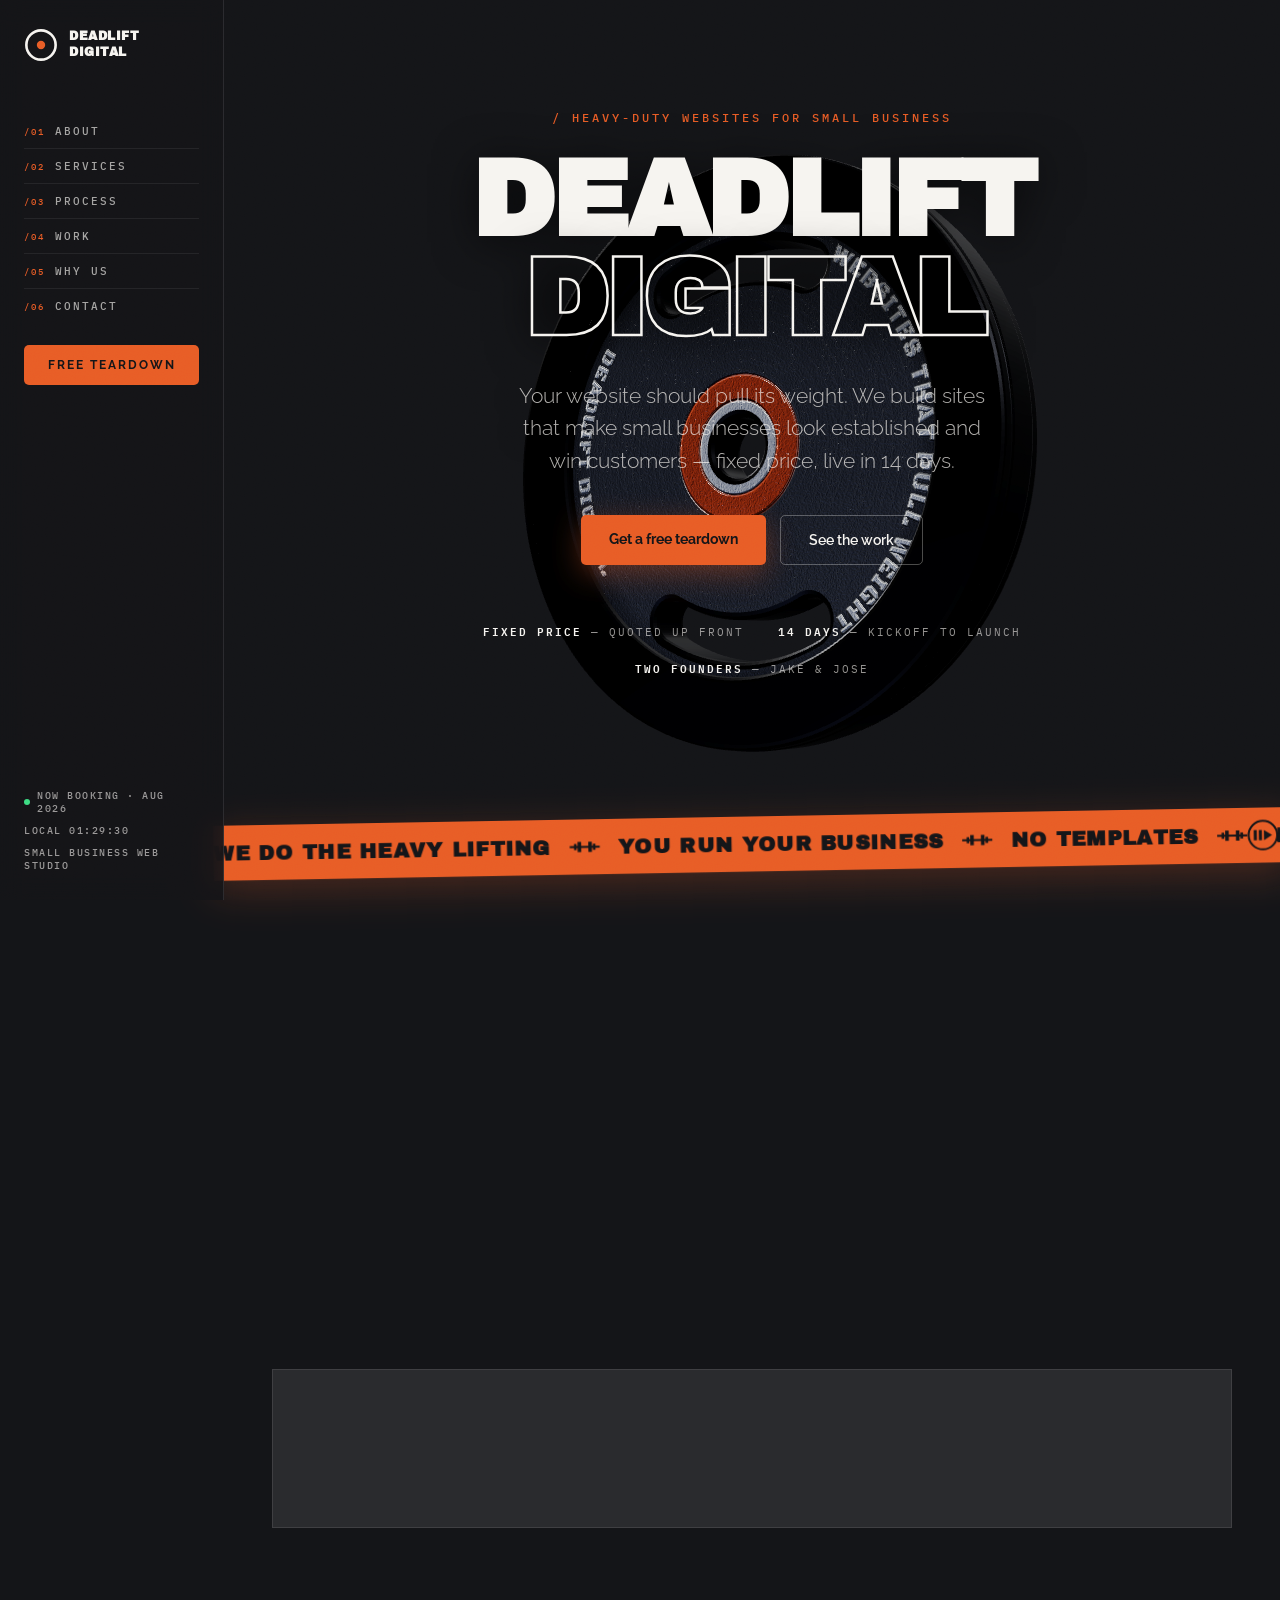
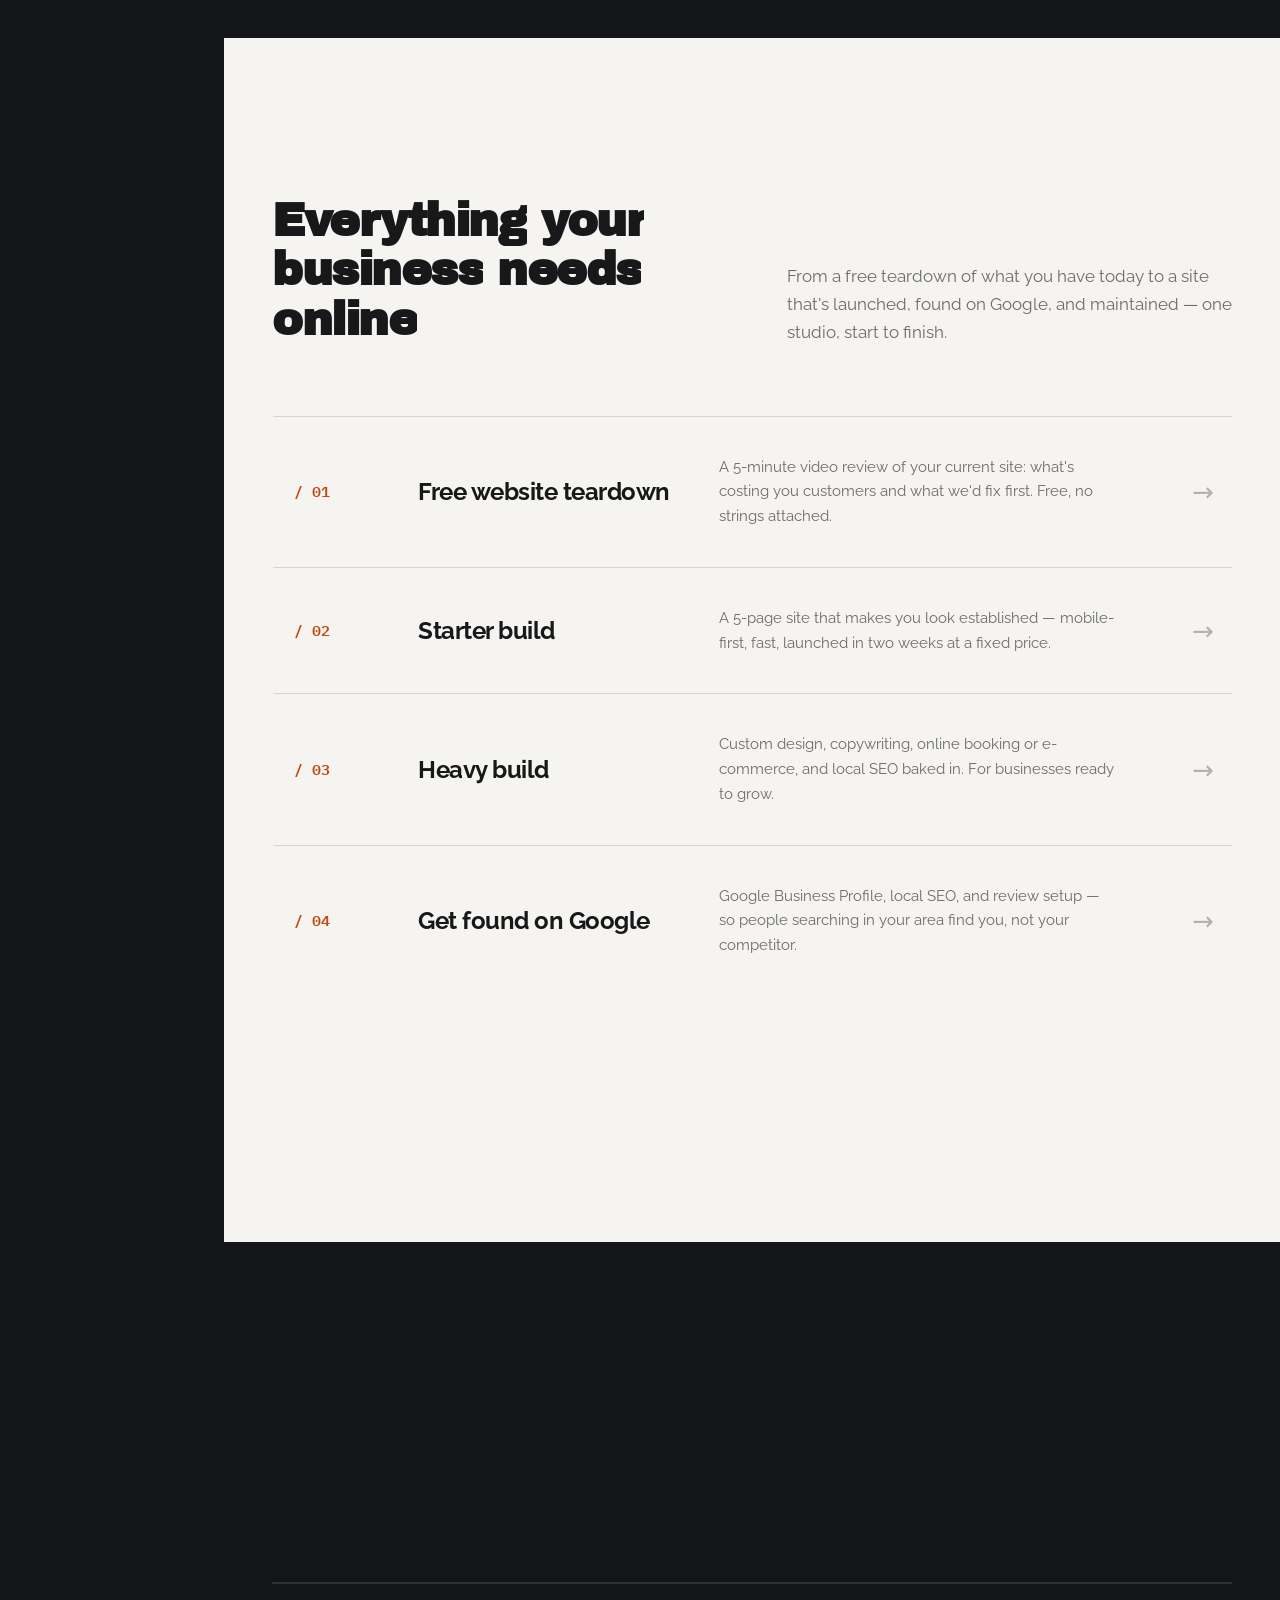
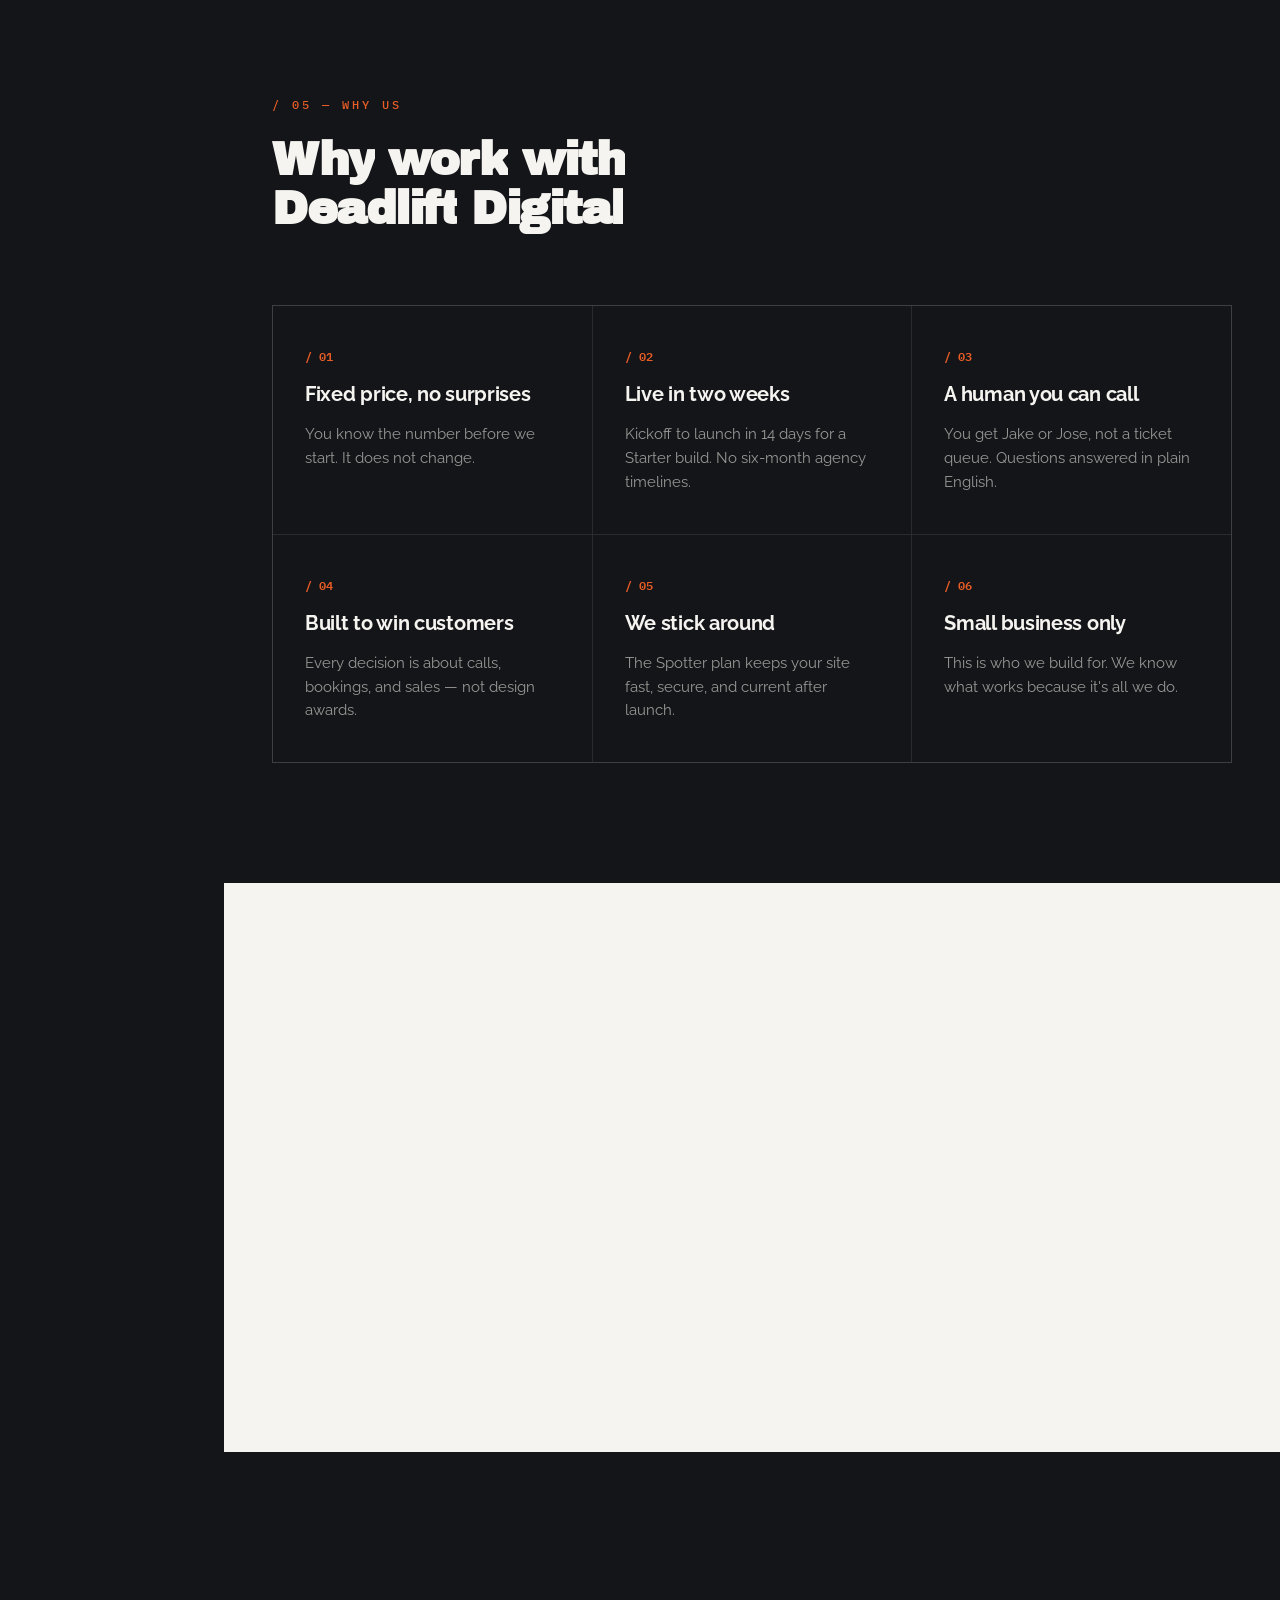
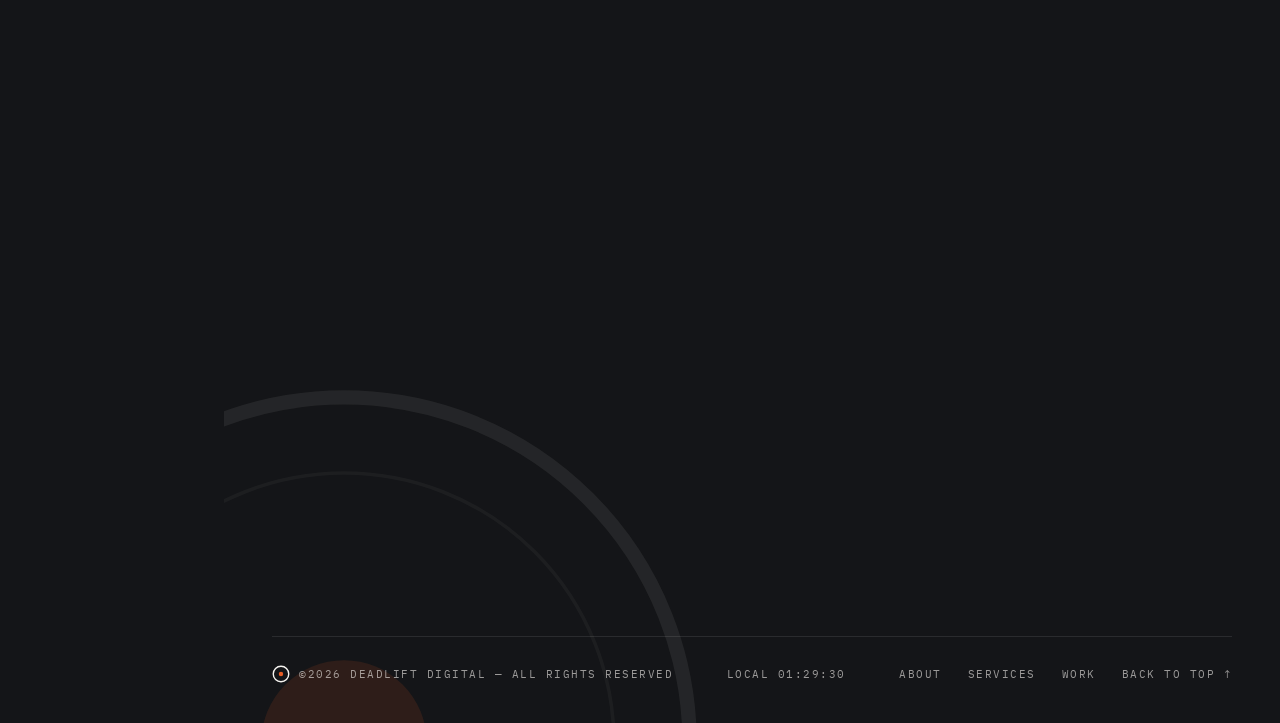
==== commit 6f6f6ff1: "Replace Space Grotesk body font with Raleway Swap the self-hosted body typeface from Space Grotesk t" ====
--- a/index.html
+++ b/index.html
@@ -28,7 +28,7 @@
 <meta name="twitter:description" content="Heavy-duty websites for small business. Fixed price, live in 14 days.">
 <meta name="twitter:image" content="https://big-sweat.github.io/Deadlift-Digital/og-image.jpg">
 <link rel="preload" href="fonts/archivo-black-latin.woff2" as="font" type="font/woff2" crossorigin>
-<link rel="preload" href="fonts/space-grotesk-latin.woff2" as="font" type="font/woff2" crossorigin>
+<link rel="preload" href="fonts/raleway-latin.woff2" as="font" type="font/woff2" crossorigin>
 <link rel="preload" href="fonts/black-ops-one-latin.woff2" as="font" type="font/woff2" crossorigin>
 <link rel="stylesheet" href="styles.css">
 <script>document.documentElement.classList.add('js');</script>
--- a/styles.css
+++ b/styles.css
@@ -2,15 +2,15 @@
    Deadlift Digital — Websites that pull weight
    Rebuilt from the design-tool reference into a clean static site.
    Palette: Plate Orange #e85d26 · Iron Black #141518 · Chalk #f6f4f0
-   Type: Archivo Black (display) · Space Grotesk (body) · IBM Plex Mono (labels)
+   Type: Archivo Black (display) · Raleway (body) · IBM Plex Mono (labels)
    ============================================================ */
 
 /* ---------- Fonts (self-hosted, latin + latin-ext) ---------- */
 @font-face{font-family:'Archivo Black';font-style:normal;font-weight:400;font-display:swap;src:url("fonts/archivo-black-latin.woff2") format('woff2');unicode-range:U+0000-00FF,U+0131,U+0152-0153,U+02BB-02BC,U+02C6,U+02DA,U+02DC,U+0304,U+0308,U+0329,U+2000-206F,U+20AC,U+2122,U+2191,U+2193,U+2212,U+2215,U+FEFF,U+FFFD;}
 @font-face{font-family:'Archivo Black';font-style:normal;font-weight:400;font-display:swap;src:url("fonts/archivo-black-latin-ext.woff2") format('woff2');unicode-range:U+0100-02BA,U+02BD-02C5,U+02C7-02CC,U+02CE-02D7,U+02DD-02FF,U+0304,U+0308,U+0329,U+1D00-1DBF,U+1E00-1E9F,U+1EF2-1EFF,U+2020,U+20A0-20AB,U+20AD-20C0,U+2113,U+2C60-2C7F,U+A720-A7FF;}
 
-@font-face{font-family:'Space Grotesk';font-style:normal;font-weight:300 700;font-display:swap;src:url("fonts/space-grotesk-latin.woff2") format('woff2');unicode-range:U+0000-00FF,U+0131,U+0152-0153,U+02BB-02BC,U+02C6,U+02DA,U+02DC,U+0304,U+0308,U+0329,U+2000-206F,U+20AC,U+2122,U+2191,U+2193,U+2212,U+2215,U+FEFF,U+FFFD;}
-@font-face{font-family:'Space Grotesk';font-style:normal;font-weight:300 700;font-display:swap;src:url("fonts/space-grotesk-latin-ext.woff2") format('woff2');unicode-range:U+0100-02BA,U+02BD-02C5,U+02C7-02CC,U+02CE-02D7,U+02DD-02FF,U+0304,U+0308,U+0329,U+1D00-1DBF,U+1E00-1E9F,U+1EF2-1EFF,U+2020,U+20A0-20AB,U+20AD-20C0,U+2113,U+2C60-2C7F,U+A720-A7FF;}
+@font-face{font-family:'Raleway';font-style:normal;font-weight:300 700;font-display:swap;src:url("fonts/raleway-latin.woff2") format('woff2');unicode-range:U+0000-00FF,U+0131,U+0152-0153,U+02BB-02BC,U+02C6,U+02DA,U+02DC,U+0304,U+0308,U+0329,U+2000-206F,U+20AC,U+2122,U+2191,U+2193,U+2212,U+2215,U+FEFF,U+FFFD;}
+@font-face{font-family:'Raleway';font-style:normal;font-weight:300 700;font-display:swap;src:url("fonts/raleway-latin-ext.woff2") format('woff2');unicode-range:U+0100-02BA,U+02BD-02C5,U+02C7-02CC,U+02CE-02D7,U+02DD-02FF,U+0304,U+0308,U+0329,U+1D00-1DBF,U+1E00-1E9F,U+1EF2-1EFF,U+2020,U+20A0-20AB,U+20AD-20C0,U+2113,U+2C60-2C7F,U+A720-A7FF;}
 
 @font-face{font-family:'IBM Plex Mono';font-style:normal;font-weight:400;font-display:swap;src:url("fonts/ibm-plex-mono-400-latin.woff2") format('woff2');unicode-range:U+0000-00FF,U+0131,U+0152-0153,U+02BB-02BC,U+02C6,U+02DA,U+02DC,U+0304,U+0308,U+0329,U+2000-206F,U+20AC,U+2122,U+2191,U+2193,U+2212,U+2215,U+FEFF,U+FFFD;}
 @font-face{font-family:'IBM Plex Mono';font-style:normal;font-weight:400;font-display:swap;src:url("fonts/ibm-plex-mono-400-latin-ext.woff2") format('woff2');unicode-range:U+0100-02BA,U+02BD-02C5,U+02C7-02CC,U+02CE-02D7,U+02DD-02FF,U+0304,U+0308,U+0329,U+1D00-1DBF,U+1E00-1E9F,U+1EF2-1EFF,U+2020,U+20A0-20AB,U+20AD-20C0,U+2113,U+2C60-2C7F,U+A720-A7FF;}
@@ -29,7 +29,7 @@
   --iron:#141518; --panel:#17181a; --panel-2:#1c1d21;
   --chalk:#f6f4f0; --ink:#17181a;
   --display:'Archivo Black',system-ui,sans-serif;
-  --body:'Space Grotesk',system-ui,sans-serif;
+  --body:'Raleway',system-ui,sans-serif;
   --mono:'IBM Plex Mono',ui-monospace,monospace;
   --ease:cubic-bezier(.2,.7,.2,1);
   --rail-w:224px;
